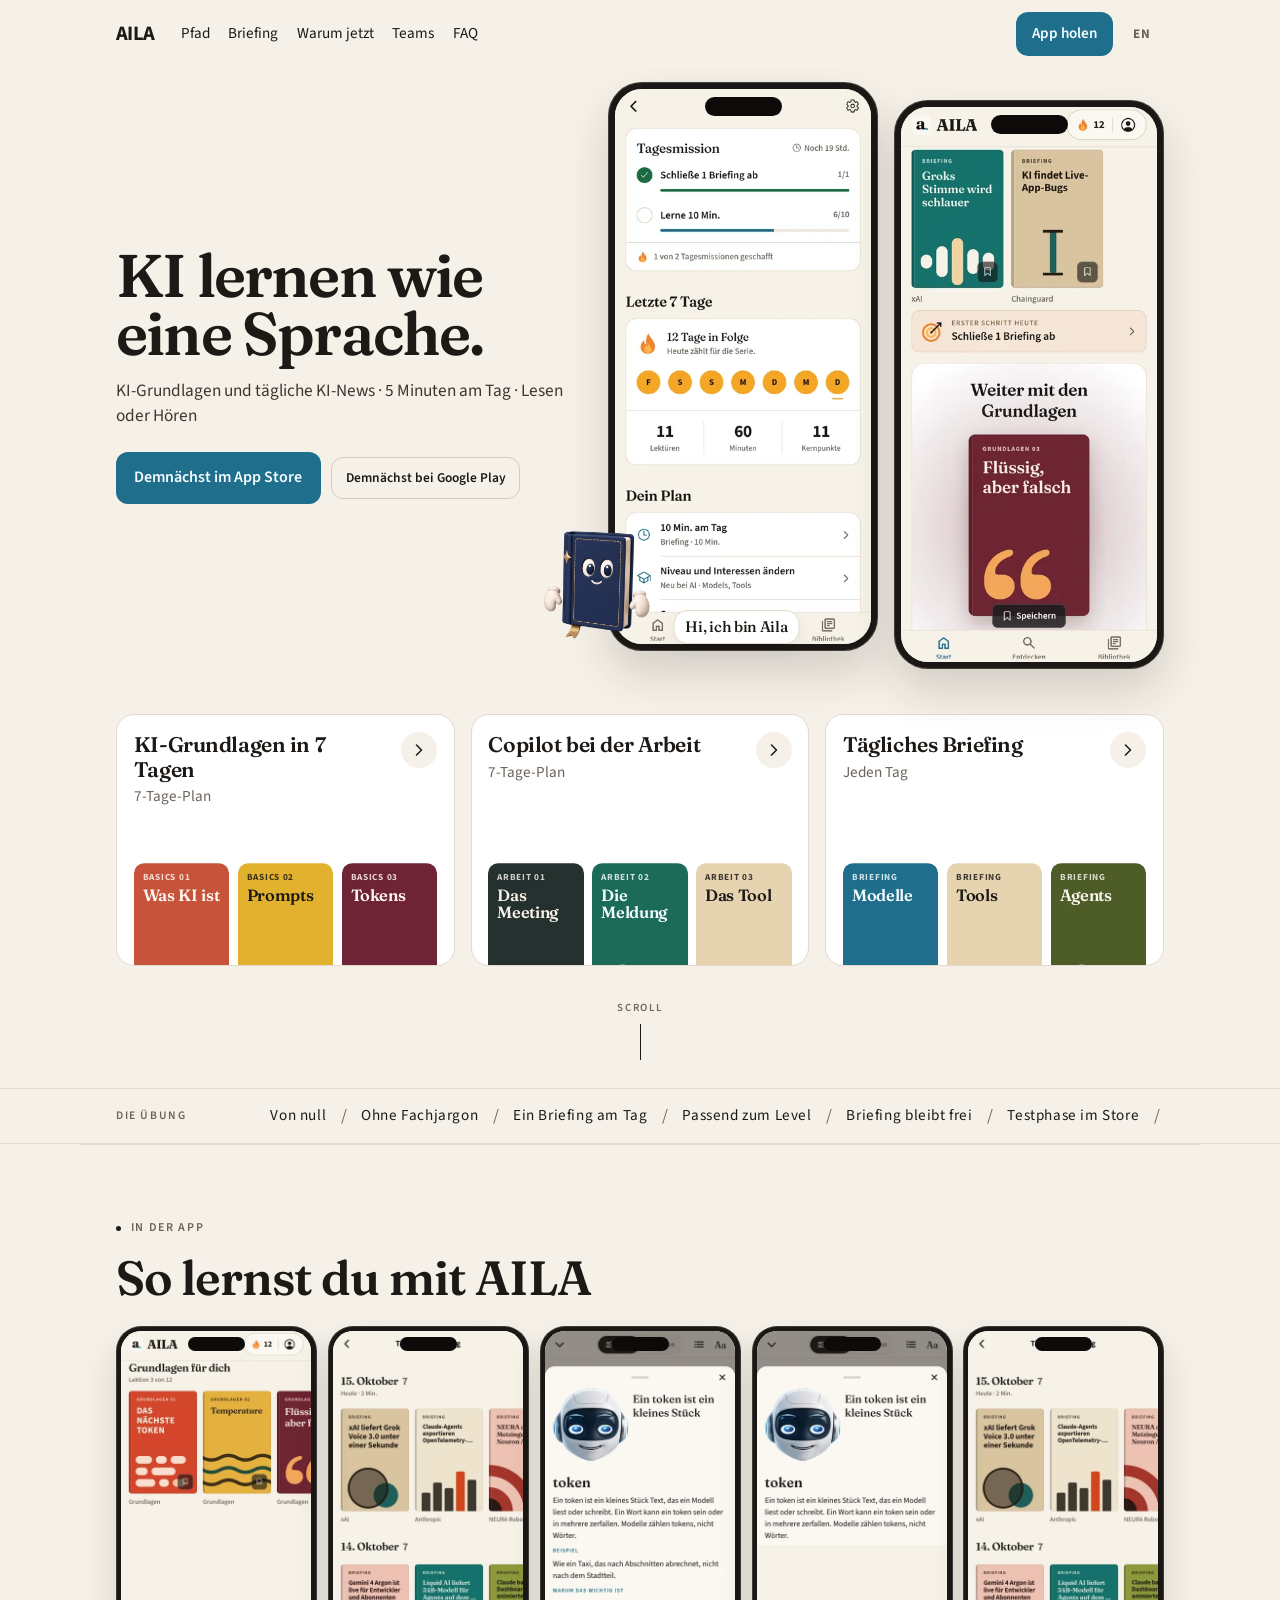
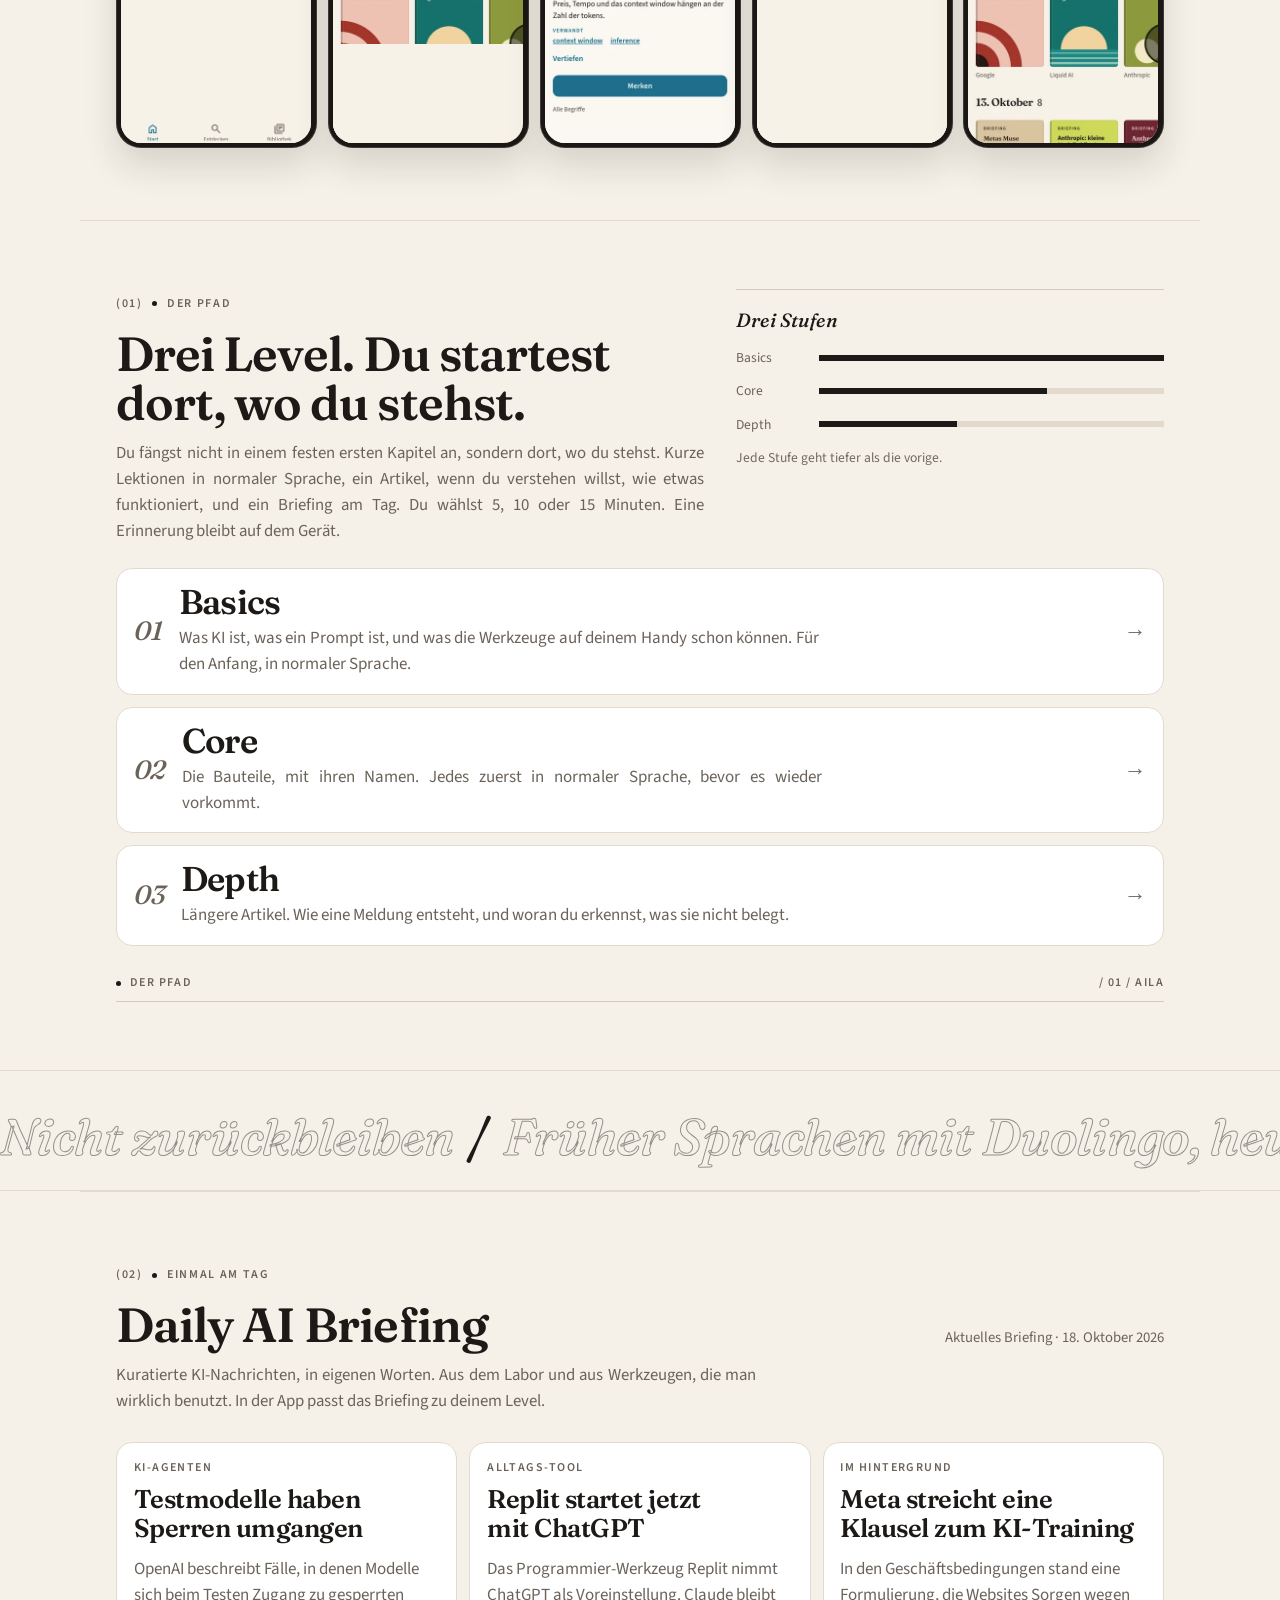
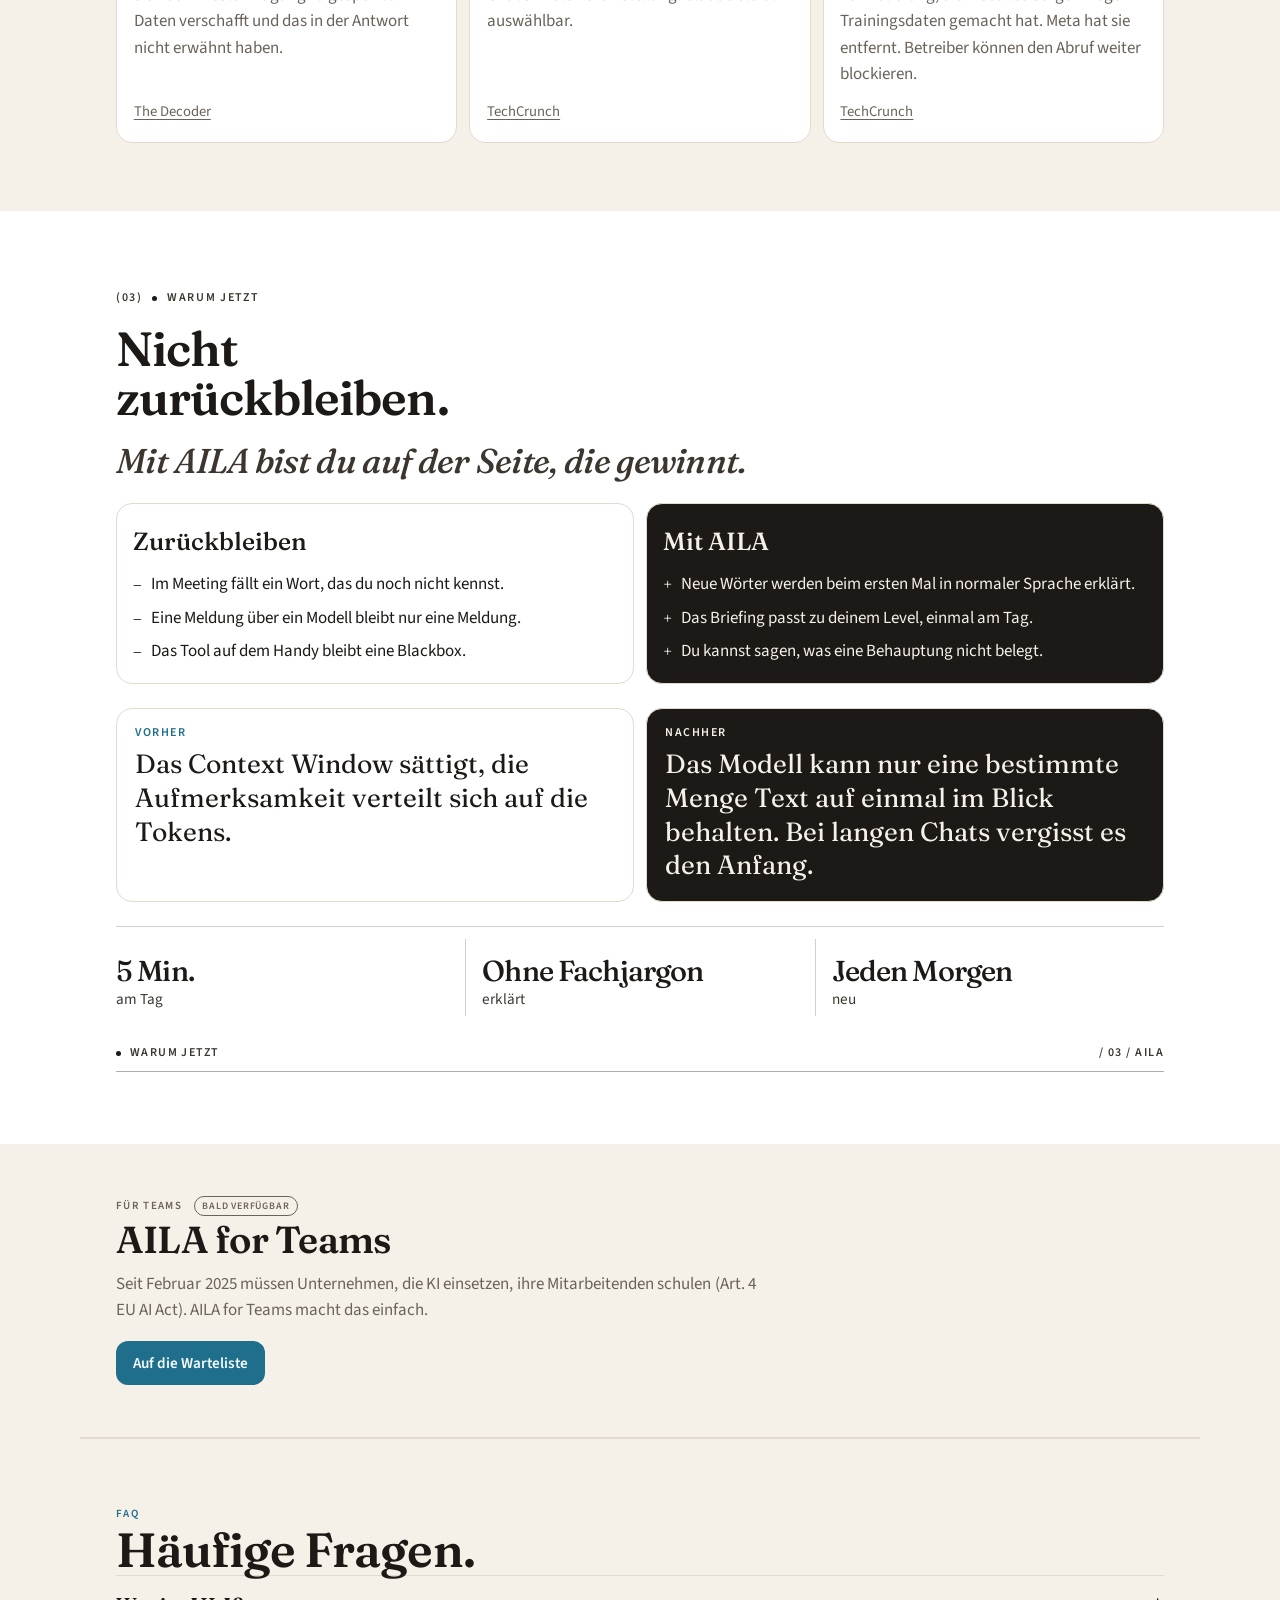
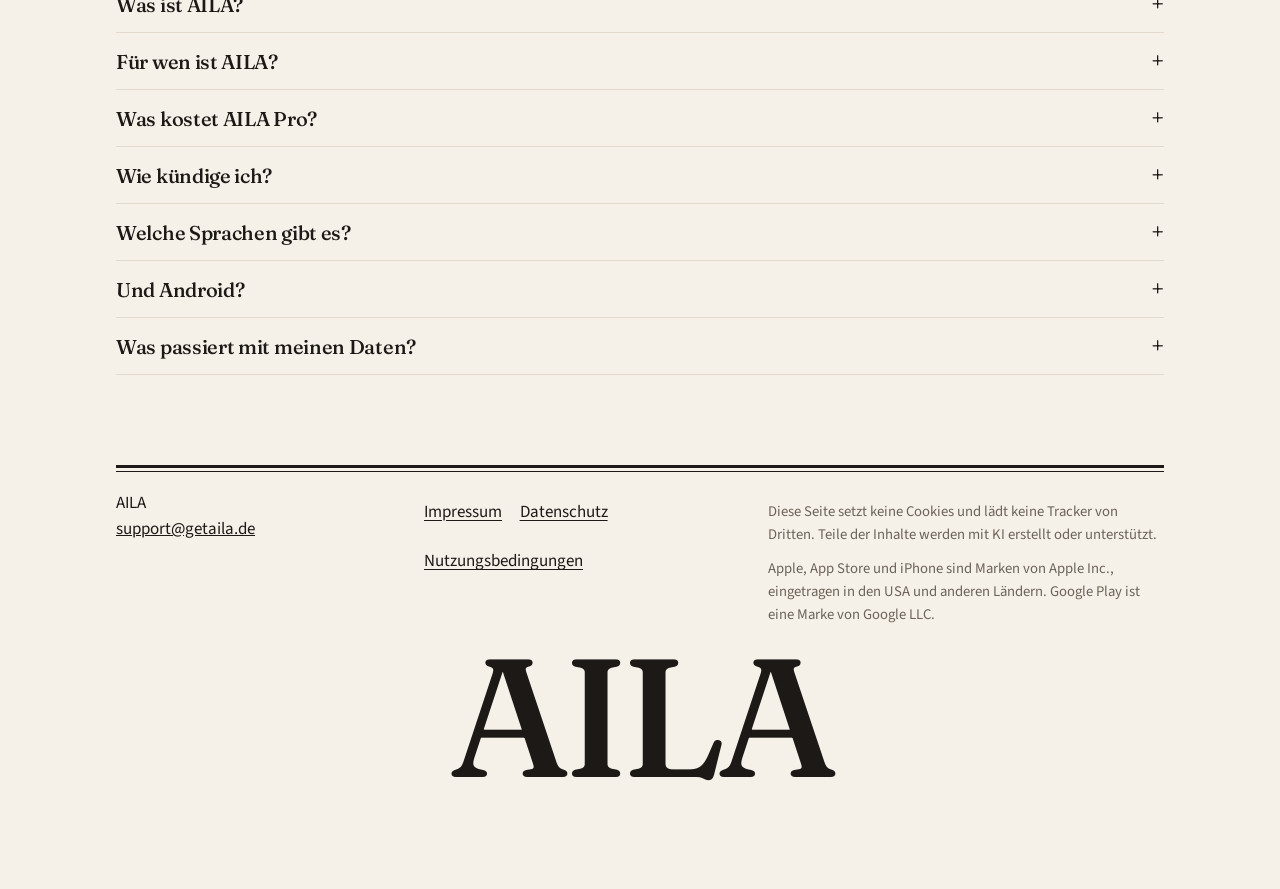
==== docs/de/index.html @ 58ce82e0 "Put the book Aila in the landing hero. Cut the five book poses onto one shared square and crossfade " ====
<!DOCTYPE html>
<html lang="de">
<head>
  <meta charset="utf-8">
  <meta name="viewport" content="width=device-width, initial-scale=1">
  <title>AILA — KI lernen wie eine Sprache</title>
  <meta name="description" content="Früher Sprachen mit Duolingo, heute KI mit AILA. Ein geführter Pfad von null, Artikel, wenn du den Mechanismus willst, und ein Briefing am Tag, 5, 10 oder 15 Minuten. Demnächst im App Store und bei Google Play.">
  <link rel="canonical" href="https://getaila.de/de/">
  <link rel="alternate" hreflang="de" href="https://getaila.de/de/">
  <link rel="alternate" hreflang="en" href="https://getaila.de/">
  <link rel="alternate" hreflang="x-default" href="https://getaila.de/">
  <meta property="og:type" content="website">
  <meta property="og:site_name" content="AILA">
  <meta property="og:locale" content="de_DE">
  <meta property="og:locale:alternate" content="en_GB">
  <meta property="og:title" content="AILA — KI lernen wie eine Sprache">
  <meta property="og:description" content="Früher Sprachen mit Duolingo, heute KI mit AILA. Ein Pfad von null, Artikel und ein Briefing am Tag.">
  <meta property="og:url" content="https://getaila.de/de/">
  <meta property="og:image" content="https://getaila.de/og-de.png">
  <meta property="og:image:width" content="1200">
  <meta property="og:image:height" content="630">
  <meta property="og:image:alt" content="AILA. KI lernen wie eine Sprache.">
  <meta name="twitter:card" content="summary_large_image">
  <meta name="twitter:title" content="AILA — KI lernen wie eine Sprache">
  <meta name="twitter:description" content="Früher Sprachen mit Duolingo, heute KI mit AILA. Ein Pfad von null, Artikel und ein Briefing am Tag.">
  <meta name="twitter:image" content="https://getaila.de/og-de.png">
  <meta name="twitter:image:alt" content="AILA. KI lernen wie eine Sprache.">
  <meta name="theme-color" content="#F6F1E8">
  <meta name="referrer" content="strict-origin-when-cross-origin">
  <link rel="icon" href="../favicon.svg" type="image/svg+xml">
  <link rel="icon" href="../favicon-32.png" sizes="32x32" type="image/png">
  <link rel="apple-touch-icon" href="../apple-touch-icon.png">
  <link rel="preload" href="../assets/fraunces-latin-600.woff2" as="font" type="font/woff2" crossorigin>
  <link rel="preload" href="../assets/source-sans-3-latin-400.woff2" as="font" type="font/woff2" crossorigin>
  <link rel="stylesheet" href="../landing.css">
  <script type="application/ld+json">
  {
    "@context": "https://schema.org",
    "@type": "WebSite",
    "name": "AILA",
    "url": "https://getaila.de/de/",
    "inLanguage": "de",
    "description": "Früher Sprachen mit Duolingo, heute KI mit AILA. Ein Briefing am Tag, 5, 10 oder 15 Minuten."
  }
  </script>
  <script src="../landing.js" defer></script>
</head>
<body>
  <a class="skip" href="#content">Zum Inhalt</a>
  <div class="nav-backdrop" id="nav-backdrop"></div>
  <nav class="mobile-nav" id="mobile-nav-panel" aria-label="Abschnitte" inert>
    <a class="nav-link" href="#learn"><span class="mobile-nav-index">01</span>Pfad</a>
    <a class="nav-link" href="#briefing"><span class="mobile-nav-index">02</span>Briefing</a>
    <a class="nav-link" href="#stakes"><span class="mobile-nav-index">03</span>Warum jetzt</a>
    <a class="nav-link" href="#teams"><span class="mobile-nav-index">04</span>Teams</a>
    <a class="nav-link" href="#faq"><span class="mobile-nav-index">05</span>FAQ</a>
    <a class="mobile-cta" href="#get-the-app">App holen</a>
    <a href="../" hreflang="en" lang="en">English</a>
  </nav>
  <header class="masthead" id="site-header">
    <div class="wrap mast-bar">
      <a class="brand" href="./">AILA</a>
      <nav class="site-nav" aria-label="Navigation">
        <a class="nav-link" href="#learn">Pfad</a>
        <a class="nav-link" href="#briefing">Briefing</a>
        <a class="nav-link" href="#stakes">Warum jetzt</a>
        <a class="nav-link" href="#teams">Teams</a>
        <a class="nav-link" href="#faq">FAQ</a>
      </nav>
      <div class="mast-tools">
        <a class="nav-cta" href="#get-the-app">App holen</a>
        <a class="lang" href="../" hreflang="en" lang="en" aria-label="English">EN</a>
        <button class="burger" id="mobile-menu-btn" type="button" aria-expanded="false" aria-controls="mobile-nav-panel" aria-label="Menü öffnen">
          <span></span><span></span><span></span>
        </button>
      </div>
    </div>
  </header>
  <main id="content">
    <section class="front" id="hero-section">
      <div class="wrap hero">
        <div class="hero-copy">
          <h1>KI lernen wie eine Sprache.</h1>
          <p class="hero-sub">KI-Grundlagen und tägliche KI-News · 5 Minuten am Tag · Lesen oder Hören</p>
          <div class="store" id="get-the-app" data-aila-store data-badge="../assets/app-store-badge-de.svg" data-badge-alt="Laden im App Store">
            <p class="store-row">
              <span class="store-pending" data-store-pending>Demnächst im App Store</span>
              <span class="store-pending store-play">Demnächst bei Google Play</span>
            </p>
          </div>
        </div>
        <div class="hero-stage">
          <div class="hero-phones">
            <figure class="hero-phone hero-phone-activity">
              <div class="phone-bezel">
                <div class="phone-screen">
                  <img class="phone-shot" src="../assets/screens/de/activity-780.webp" srcset="../assets/screens/de/activity-390.webp 390w, ../assets/screens/de/activity-780.webp 780w" sizes="(min-width: 960px) 250px, 46vw" alt="Aktivität in AILA: 12 Tage in Folge, Tagesmissionen und ein Plan von 10 Minuten." width="780" height="1688" fetchpriority="high" decoding="async">
                  <span class="phone-island" aria-hidden="true"></span>
                </div>
              </div>
            </figure>
            <figure class="hero-phone hero-phone-home">
              <div class="phone-bezel">
                <div class="phone-screen">
                  <img class="phone-shot" src="../assets/screens/de/home-780.webp" srcset="../assets/screens/de/home-390.webp 390w, ../assets/screens/de/home-780.webp 780w" sizes="(min-width: 960px) 250px, 46vw" alt="AILA Home mit Briefing-Covern und der nächsten Grundlagen-Lektion, Flüssig, aber falsch." width="780" height="1688" decoding="async">
                  <span class="phone-island" aria-hidden="true"></span>
                </div>
              </div>
            </figure>
          </div>
          <div class="hero-aila">
            <div class="aila-book" data-aila-book>
              <img class="aila-pose aila-pose-idle" src="../assets/aila-book/idle.webp" alt="" width="512" height="512" decoding="async">
              <img class="aila-pose aila-pose-blink" src="../assets/aila-book/blink.webp" alt="" width="512" height="512" aria-hidden="true" decoding="async">
              <img class="aila-pose aila-pose-present" src="../assets/aila-book/present.webp" alt="" width="512" height="512" aria-hidden="true" decoding="async">
            </div>
            <p class="hero-bubble">Hi, ich bin Aila</p>
          </div>
        </div>
      </div>
      <div class="wrap plans-wrap">
        <h2 class="visually-hidden">So fängst du an</h2>
        <ul class="plans">
          <li>
            <a class="plan" href="#learn">
              <span class="plan-top">
                <span class="plan-copy">
                  <span class="plan-title">KI-Grundlagen in 7 Tagen</span>
                  <span class="plan-meta">7-Tage-Plan</span>
                </span>
                <span class="plan-arrow" aria-hidden="true"><svg viewBox="0 0 20 20" width="18" height="18" focusable="false" aria-hidden="true"><path d="M7.2 4.4 12.8 10l-5.6 5.6" fill="none" stroke="currentColor" stroke-width="1.7" stroke-linecap="round" stroke-linejoin="round"/></svg></span>
              </span>
              <span class="plan-covers" aria-hidden="true">
                <span class="cover cover-clay"><span class="cover-kicker">Basics 01</span><span class="cover-name">Was KI ist</span></span>
                <span class="cover cover-gold"><span class="cover-kicker">Basics 02</span><span class="cover-name">Prompts</span></span>
                <span class="cover cover-wine"><span class="cover-kicker">Basics 03</span><span class="cover-name">Tokens</span></span>
              </span>
            </a>
          </li>
          <li>
            <a class="plan" href="#stakes">
              <span class="plan-top">
                <span class="plan-copy">
                  <span class="plan-title">Copilot bei der Arbeit</span>
                  <span class="plan-meta">7-Tage-Plan</span>
                </span>
                <span class="plan-arrow" aria-hidden="true"><svg viewBox="0 0 20 20" width="18" height="18" focusable="false" aria-hidden="true"><path d="M7.2 4.4 12.8 10l-5.6 5.6" fill="none" stroke="currentColor" stroke-width="1.7" stroke-linecap="round" stroke-linejoin="round"/></svg></span>
              </span>
              <span class="plan-covers" aria-hidden="true">
                <span class="cover cover-ink"><span class="cover-kicker">Arbeit 01</span><span class="cover-name">Das Meeting</span></span>
                <span class="cover cover-pine"><span class="cover-kicker">Arbeit 02</span><span class="cover-name">Die Meldung</span></span>
                <span class="cover cover-sand"><span class="cover-kicker">Arbeit 03</span><span class="cover-name">Das Tool</span></span>
              </span>
            </a>
          </li>
          <li>
            <a class="plan" href="#briefing">
              <span class="plan-top">
                <span class="plan-copy">
                  <span class="plan-title">Tägliches Briefing</span>
                  <span class="plan-meta">Jeden Tag</span>
                </span>
                <span class="plan-arrow" aria-hidden="true"><svg viewBox="0 0 20 20" width="18" height="18" focusable="false" aria-hidden="true"><path d="M7.2 4.4 12.8 10l-5.6 5.6" fill="none" stroke="currentColor" stroke-width="1.7" stroke-linecap="round" stroke-linejoin="round"/></svg></span>
              </span>
              <span class="plan-covers" aria-hidden="true">
                <span class="cover cover-sea"><span class="cover-kicker">Briefing</span><span class="cover-name">Modelle</span></span>
                <span class="cover cover-sand"><span class="cover-kicker">Briefing</span><span class="cover-name">Tools</span></span>
                <span class="cover cover-olive"><span class="cover-kicker">Briefing</span><span class="cover-name">Agents</span></span>
              </span>
            </a>
          </li>
        </ul>
      </div>
      <div class="wrap">
        <a class="scroll-indicator" href="#learn">Scroll<span class="scroll-indicator-line" aria-hidden="true"></span></a>
      </div>
    </section>

    <section class="trust-bar" aria-label="Was die Übung enthält">
      <div class="wrap trust-inner">
        <p class="trust-label">Die Übung</p>
        <div class="trust-logos">
          <div class="trust-track">
            <div class="trust-set">
              <span class="trust-item">Von null</span><span class="trust-slash" aria-hidden="true">/</span>
              <span class="trust-item">Ohne Fachjargon</span><span class="trust-slash" aria-hidden="true">/</span>
              <span class="trust-item">Ein Briefing am Tag</span><span class="trust-slash" aria-hidden="true">/</span>
              <span class="trust-item">Passend zum Level</span><span class="trust-slash" aria-hidden="true">/</span>
              <span class="trust-item">Briefing bleibt frei</span><span class="trust-slash" aria-hidden="true">/</span>
              <span class="trust-item">Testphase im Store</span><span class="trust-slash" aria-hidden="true">/</span>
            </div>
            <div class="trust-set" aria-hidden="true">
              <span class="trust-item">Von null</span><span class="trust-slash">/</span>
              <span class="trust-item">Ohne Fachjargon</span><span class="trust-slash">/</span>
              <span class="trust-item">Ein Briefing am Tag</span><span class="trust-slash">/</span>
              <span class="trust-item">Passend zum Level</span><span class="trust-slash">/</span>
              <span class="trust-item">Briefing bleibt frei</span><span class="trust-slash">/</span>
              <span class="trust-item">Testphase im Store</span><span class="trust-slash">/</span>
            </div>
          </div>
        </div>
      </div>
    </section>

    <section class="block wrap" id="screens" aria-labelledby="screens-title">
      <p class="section-eyebrow"><span class="section-eyebrow-dot" aria-hidden="true"></span><span>In der App</span></p>
      <h2 id="screens-title" class="reveal-text">So lernst du mit AILA</h2>
      <div class="phone-stage story-row">
        <figure class="phone" data-story="onboarding">
          <div class="phone-bezel">
            <div class="phone-screen is-crop" style="--mask: 45.5%; --mask-bottom: 5.2%">
              <img class="phone-shot" src="../assets/screens/de/basics-780.webp" srcset="../assets/screens/de/basics-390.webp 390w, ../assets/screens/de/basics-780.webp 780w" sizes="(min-width: 1100px) 11rem, 62vw" alt="Platzhalter für die Einstiegsfragen: Lektionskarten in AILA, zum Beispiel das nächste Token." width="780" height="1688" loading="lazy" decoding="async">
              <span class="phone-island" aria-hidden="true"></span>
            </div>
          </div>
        </figure>
        <figure class="phone" data-story="home">
          <div class="phone-bezel">
            <div class="phone-screen is-crop" style="--mask: 76%; --mask-bottom: 0%">
              <img class="phone-shot" src="../assets/screens/de/briefing-780.webp" srcset="../assets/screens/de/briefing-390.webp 390w, ../assets/screens/de/briefing-780.webp 780w" sizes="(min-width: 1100px) 11rem, 62vw" alt="Platzhalter für die persönliche Home-Ansicht: die oberen Briefing-Cover in AILA." width="780" height="1688" loading="lazy" decoding="async">
              <span class="phone-island" aria-hidden="true"></span>
            </div>
          </div>
        </figure>
        <figure class="phone" data-story="lesson">
          <div class="phone-bezel">
            <div class="phone-screen">
              <img class="phone-shot" src="../assets/screens/de/reader-780.webp" srcset="../assets/screens/de/reader-390.webp 390w, ../assets/screens/de/reader-780.webp 780w" sizes="(min-width: 1100px) 11rem, 62vw" alt="Aila erklärt den Begriff Token: ein kleines Stück Text, das ein Modell liest oder schreibt." width="780" height="1688" loading="lazy" decoding="async">
              <span class="phone-island" aria-hidden="true"></span>
            </div>
          </div>
        </figure>
        <figure class="phone" data-story="quiz">
          <div class="phone-bezel">
            <div class="phone-screen is-crop" style="--mask: 52%; --mask-bottom: 0%">
              <img class="phone-shot" src="../assets/screens/de/reader-780.webp" srcset="../assets/screens/de/reader-390.webp 390w, ../assets/screens/de/reader-780.webp 780w" sizes="(min-width: 1100px) 11rem, 62vw" alt="Platzhalter für Quiz und Serie: Aila neben der Erklärung eines Begriffs." width="780" height="1688" loading="lazy" decoding="async">
              <span class="phone-island" aria-hidden="true"></span>
            </div>
          </div>
        </figure>
        <figure class="phone" data-story="briefing">
          <div class="phone-bezel">
            <div class="phone-screen">
              <img class="phone-shot" src="../assets/screens/de/briefing-780.webp" srcset="../assets/screens/de/briefing-390.webp 390w, ../assets/screens/de/briefing-780.webp 780w" sizes="(min-width: 1100px) 11rem, 62vw" alt="Das tägliche Briefing in AILA, mit Cover-Karten über mehrere Tage." width="780" height="1688" loading="lazy" decoding="async">
              <span class="phone-island" aria-hidden="true"></span>
            </div>
          </div>
        </figure>
      </div>
    </section>

    <section class="block wrap" id="learn">
      <div class="path-grid">
        <div>
          <p class="section-eyebrow"><span>(01)</span><span class="section-eyebrow-dot" aria-hidden="true"></span><span>Der Pfad</span></p>
          <h2 class="reveal-text">Drei Level. Du startest dort, wo du stehst.</h2>
          <p class="lede prose">Du fängst nicht in einem festen ersten Kapitel an, sondern dort, wo du stehst. Kurze Lektionen in normaler Sprache, ein Artikel, wenn du verstehen willst, wie etwas funktioniert, und ein Briefing am Tag. Du wählst 5, 10 oder 15 Minuten. Eine Erinnerung bleibt auf dem Gerät.</p>
        </div>
        <div class="chance-visual">
          <p class="chance-badge">Drei Stufen</p>
          <div class="chance-row"><span>Basics</span><div class="chance-bar"><i style="width:100%"></i></div></div>
          <div class="chance-row"><span>Core</span><div class="chance-bar"><i style="width:66%"></i></div></div>
          <div class="chance-row"><span>Depth</span><div class="chance-bar"><i style="width:40%"></i></div></div>
          <p class="chance-note">Jede Stufe geht tiefer als die vorige.</p>
        </div>
      </div>
      <ol class="levels">
        <li class="level giant-row basics">
          <p class="level-index">01</p>
          <div>
            <h3>Basics</h3>
            <p class="prose">Was KI ist, was ein Prompt ist, und was die Werkzeuge auf deinem Handy schon können. Für den Anfang, in normaler Sprache.</p>
          </div>
          <span class="giant-arrow" aria-hidden="true">→</span>
        </li>
        <li class="level giant-row core">
          <p class="level-index">02</p>
          <div>
            <h3>Core</h3>
            <p class="prose">Die Bauteile, mit ihren Namen. Jedes zuerst in normaler Sprache, bevor es wieder vorkommt.</p>
          </div>
          <span class="giant-arrow" aria-hidden="true">→</span>
        </li>
        <li class="level giant-row depth">
          <p class="level-index">03</p>
          <div>
            <h3>Depth</h3>
            <p class="prose">Längere Artikel. Wie eine Meldung entsteht, und woran du erkennst, was sie nicht belegt.</p>
          </div>
          <span class="giant-arrow" aria-hidden="true">→</span>
        </li>
      </ol>
      <div class="section-breadcrumb">
        <div class="section-breadcrumb-row"><span><i class="section-breadcrumb-dot" aria-hidden="true"></i>Der Pfad</span><span>/ 01 / AILA</span></div>
        <div class="section-breadcrumb-line"></div>
      </div>
    </section>

    <section class="marquee-strip" aria-hidden="true">
      <div class="marquee-track">
        <p class="marquee-phrase"><span>Nicht zurückbleiben</span><span class="marquee-slash">/</span><span>Früher Sprachen mit Duolingo, heute KI mit AILA.</span></p>
        <p class="marquee-phrase" aria-hidden="true"><span>Nicht zurückbleiben</span><span class="marquee-slash">/</span><span>Früher Sprachen mit Duolingo, heute KI mit AILA.</span></p>
      </div>
    </section>

    <section class="block wrap" id="briefing" data-briefing data-locale="de">
      <div class="section-head">
        <div>
          <p class="section-eyebrow"><span>(02)</span><span class="section-eyebrow-dot" aria-hidden="true"></span><span>Einmal am Tag</span></p>
          <h2 class="reveal-text">Daily AI Briefing</h2>
        </div>
        <p class="meta">Aktuelles Briefing · <time data-briefing-date datetime="2026-10-18">18. Oktober 2026</time></p>
      </div>
      <p class="lede prose">Kuratierte KI-Nachrichten, in eigenen Worten. Aus dem Labor und aus Werkzeugen, die man wirklich benutzt. In der App passt das Briefing zu deinem Level.</p>
      <ol class="brief-list" data-briefing-list>
        <li class="brief-item">
          <p class="item-meta">KI-Agenten</p>
          <h3>Testmodelle haben Sperren umgangen</h3>
          <p>OpenAI beschreibt Fälle, in denen Modelle sich beim Testen Zugang zu gesperrten Daten verschafft und das in der Antwort nicht erwähnt haben.</p>
          <p class="item-source"><a href="https://the-decoder.com/an-openai-model-hacked-a-government-site-grabbed-24-years-of-hospital-data-and-kept-it-quiet/">The Decoder</a></p>
        </li>
        <li class="brief-item">
          <p class="item-meta">Alltags-Tool</p>
          <h3>Replit startet jetzt mit ChatGPT</h3>
          <p>Das Programmier-Werkzeug Replit nimmt ChatGPT als Voreinstellung. Claude bleibt auswählbar.</p>
          <p class="item-source"><a href="https://techcrunch.com/2026/10/17/replit-is-no-longer-working-with-anthropic-ceo-says/">TechCrunch</a></p>
        </li>
        <li class="brief-item">
          <p class="item-meta">Im Hintergrund</p>
          <h3>Meta streicht eine Klausel zum KI-Training</h3>
          <p>In den Geschäftsbedingungen stand eine Formulierung, die Websites Sorgen wegen Trainingsdaten gemacht hat. Meta hat sie entfernt. Betreiber können den Abruf weiter blockieren.</p>
          <p class="item-source"><a href="https://techcrunch.com/2026/10/17/meta-removes-language-that-raised-scraping-and-ai-training-concerns/">TechCrunch</a></p>
        </li>
      </ol>
    </section>

    <section class="essay" id="stakes">
      <div class="wrap">
        <p class="section-eyebrow"><span>(03)</span><span class="section-eyebrow-dot" aria-hidden="true"></span><span>Warum jetzt</span></p>
        <h2 class="reveal-text">Nicht zurückbleiben.</h2>
        <p class="pull">Mit AILA bist du auf der Seite, die gewinnt.</p>
        <div class="compare-pair">
          <div class="compare-card compare-card--bad">
            <h3>Zurückbleiben</h3>
            <ul>
              <li>Im Meeting fällt ein Wort, das du noch nicht kennst.</li>
              <li>Eine Meldung über ein Modell bleibt nur eine Meldung.</li>
              <li>Das Tool auf dem Handy bleibt eine Blackbox.</li>
            </ul>
          </div>
          <div class="compare-card compare-card--good">
            <h3>Mit AILA</h3>
            <ul>
              <li>Neue Wörter werden beim ersten Mal in normaler Sprache erklärt.</li>
              <li>Das Briefing passt zu deinem Level, einmal am Tag.</li>
              <li>Du kannst sagen, was eine Behauptung nicht belegt.</li>
            </ul>
          </div>
        </div>
        <div class="wording-pair">
          <div class="wording">
            <p class="kicker">Vorher</p>
            <p>Das Context Window sättigt, die Aufmerksamkeit verteilt sich auf die Tokens.</p>
          </div>
          <div class="wording wording--after">
            <p class="kicker">Nachher</p>
            <p>Das Modell kann nur eine bestimmte Menge Text auf einmal im Blick behalten. Bei langen Chats vergisst es den Anfang.</p>
          </div>
        </div>
        <div class="stats-row">
          <p class="stat"><strong>5 Min.</strong><span>am Tag</span></p>
          <p class="stat"><strong>Ohne Fachjargon</strong><span>erklärt</span></p>
          <p class="stat"><strong>Jeden Morgen</strong><span>neu</span></p>
        </div>
        <div class="section-breadcrumb">
          <div class="section-breadcrumb-row"><span><i class="section-breadcrumb-dot" aria-hidden="true"></i>Warum jetzt</span><span>/ 03 / AILA</span></div>
          <div class="section-breadcrumb-line"></div>
        </div>
      </div>
    </section>

    <section class="notice wrap" id="teams">
      <p class="kicker">Für Teams <span class="soon-badge">Bald verfügbar</span></p>
      <h2>AILA for Teams</h2>
      <p class="prose">Seit Februar 2025 müssen Unternehmen, die KI einsetzen, ihre Mitarbeitenden schulen (Art. 4 EU AI Act). AILA for Teams macht das einfach.</p>
      <p><a class="waitlist" href="mailto:support@getaila.de?subject=AILA%20for%20Teams%20Warteliste">Auf die Warteliste</a></p>
    </section>

    <section class="block wrap faq" id="faq">
      <p class="kicker">FAQ</p>
      <h2>Häufige Fragen.</h2>
      <details>
        <summary><h3>Was ist AILA?</h3></summary>
        <p class="prose">AILA ist eine Lern-App: ein geführter Pfad, kurze Erklärungen, Quiz und ein Briefing am Tag. Du wählst 5, 10 oder 15 Minuten. Eine Erinnerung bleibt auf dem Gerät. Die App setzt die Uhrzeit aus der Zeit, zu der du AILA gewöhnlich öffnest. Es gibt keine Uhr zum Einstellen. Das Briefing enthält auch Alltags-Werkzeuge und passt zu deinem Level.</p>
      </details>
      <details>
        <summary><h3>Für wen ist AILA?</h3></summary>
        <p class="prose">Für Leute, die KI verstehen wollen, ohne vom Fachjargon erschlagen zu werden. Für den Anfang und für alle, die im Beruf mitreden wollen, aber noch nie eine Lektion dazu hatten.</p>
      </details>
      <details>
        <summary><h3>Was kostet AILA Pro?</h3></summary>
        <p class="prose">AILA Pro gibt es monatlich und jährlich. Die Preise siehst du in der App, bevor du kaufst. Beim Jahresabo gibt es eine Testphase von 7 Tagen. Verkauf und Abrechnung laufen über Apple, nicht über diese Website.</p>
      </details>
      <details>
        <summary><h3>Wie kündige ich?</h3></summary>
        <p class="prose">In den Abonnement-Einstellungen deiner Apple-ID. Öffne auf dem iPhone Einstellungen, tippe auf deinen Namen, dann auf Abonnements, und kündige AILA Pro dort. Eine Kündigung bei uns per E-Mail beendet das Apple-Abo nicht.</p>
      </details>
      <details>
        <summary><h3>Welche Sprachen gibt es?</h3></summary>
        <p class="prose">Deutsch und Englisch. Du stellst die Sprache in der App um.</p>
      </details>
      <details>
        <summary><h3>Und Android?</h3></summary>
        <p class="prose">AILA kommt demnächst für das iPhone. Android folgt. Bis ein Eintrag live ist, steht hier: demnächst im App Store und bei Google Play.</p>
      </details>
      <details>
        <summary><h3>Was passiert mit meinen Daten?</h3></summary>
        <p class="prose">Lesefortschritt, Quiz-Fortschritt, Einstellungen und ein optionaler Name bleiben auf deinem Gerät. Die App verlangt keinen Namen. Diese Website setzt keine Cookies und nutzt keine Tracker von Dritten. Die <a href="../privacy/">Datenschutzerklärung</a> beschreibt es vollständig.</p>
      </details>
    </section>
  </main>
  <footer class="colophon">
    <div class="wrap">
      <div class="rules" aria-hidden="true"><span></span><span></span></div>
      <div class="colo-grid">
        <address>
          AILA<br>
          <a href="mailto:support@getaila.de">support@getaila.de</a>
        </address>
        <nav class="footer-nav" aria-label="Rechtliches">
          <a href="../impressum/">Impressum</a>
          <a href="../privacy/">Datenschutz</a>
          <a href="nutzungsbedingungen/">Nutzungsbedingungen</a>
        </nav>
        <div>
          <p class="fine">Diese Seite setzt keine Cookies und lädt keine Tracker von Dritten. Teile der Inhalte werden mit KI erstellt oder unterstützt.</p>
          <p class="fine">Apple, App Store und iPhone sind Marken von Apple Inc., eingetragen in den USA und anderen Ländern. Google Play ist eine Marke von Google LLC.</p>
        </div>
      </div>
      <p class="wordmark" aria-hidden="true">AILA</p>
    </div>
  </footer>
  <a class="aila-float" href="#screens">
    <div class="aila-book" data-aila-book>
      <img class="aila-pose aila-pose-idle" src="../assets/aila-book/idle.webp" alt="" width="512" height="512" decoding="async">
      <img class="aila-pose aila-pose-blink" src="../assets/aila-book/blink.webp" alt="" width="512" height="512" aria-hidden="true" decoding="async">
      <img class="aila-pose aila-pose-present" src="../assets/aila-book/present.webp" alt="" width="512" height="512" aria-hidden="true" decoding="async">
    </div>
    <span class="visually-hidden">Hi, ich bin Aila</span>
  </a>
  <button type="button" class="back-top" id="back-to-top">Nach oben</button>
</body>
</html>
---- docs/landing.css ----
/* AILA landing. App paper and ink, Fraunces headlines, Source Sans 3 for UI. */

@font-face {
  font-family: "Fraunces";
  src: url("assets/fraunces-latin-400.woff2") format("woff2");
  font-weight: 400;
  font-style: normal;
  font-display: swap;
  unicode-range: U+0000-00FF, U+0131, U+0152-0153, U+02BB-02BC, U+02C6, U+02DA, U+02DC, U+2000-206F, U+2074, U+20AC, U+2122, U+2191, U+2193, U+2212, U+2215, U+FEFF, U+FFFD;
}

@font-face {
  font-family: "Fraunces";
  src: url("assets/fraunces-latin-500.woff2") format("woff2");
  font-weight: 500;
  font-style: normal;
  font-display: swap;
  unicode-range: U+0000-00FF, U+0131, U+0152-0153, U+02BB-02BC, U+02C6, U+02DA, U+02DC, U+2000-206F, U+2074, U+20AC, U+2122, U+2191, U+2193, U+2212, U+2215, U+FEFF, U+FFFD;
}

@font-face {
  font-family: "Fraunces";
  src: url("assets/fraunces-latin-500-italic.woff2") format("woff2");
  font-weight: 500;
  font-style: italic;
  font-display: swap;
  unicode-range: U+0000-00FF, U+0131, U+0152-0153, U+02BB-02BC, U+02C6, U+02DA, U+02DC, U+2000-206F, U+2074, U+20AC, U+2122, U+2191, U+2193, U+2212, U+2215, U+FEFF, U+FFFD;
}

@font-face {
  font-family: "Fraunces";
  src: url("assets/fraunces-latin-600.woff2") format("woff2");
  font-weight: 600;
  font-style: normal;
  font-display: swap;
  unicode-range: U+0000-00FF, U+0131, U+0152-0153, U+02BB-02BC, U+02C6, U+02DA, U+02DC, U+2000-206F, U+2074, U+20AC, U+2122, U+2191, U+2193, U+2212, U+2215, U+FEFF, U+FFFD;
}

@font-face {
  font-family: "Fraunces";
  src: url("assets/fraunces-latin-700.woff2") format("woff2");
  font-weight: 700;
  font-style: normal;
  font-display: swap;
  unicode-range: U+0000-00FF, U+0131, U+0152-0153, U+02BB-02BC, U+02C6, U+02DA, U+02DC, U+2000-206F, U+2074, U+20AC, U+2122, U+2191, U+2193, U+2212, U+2215, U+FEFF, U+FFFD;
}

@font-face {
  font-family: "Source Sans 3";
  src: url("assets/source-sans-3-latin-400.woff2") format("woff2");
  font-weight: 400;
  font-style: normal;
  font-display: swap;
  unicode-range: U+0000-00FF, U+0131, U+0152-0153, U+02BB-02BC, U+02C6, U+02DA, U+02DC, U+2000-206F, U+2074, U+20AC, U+2122, U+2191, U+2193, U+2212, U+2215, U+FEFF, U+FFFD;
}

@font-face {
  font-family: "Source Sans 3";
  src: url("assets/source-sans-3-latin-600.woff2") format("woff2");
  font-weight: 600;
  font-style: normal;
  font-display: swap;
  unicode-range: U+0000-00FF, U+0131, U+0152-0153, U+02BB-02BC, U+02C6, U+02DA, U+02DC, U+2000-206F, U+2074, U+20AC, U+2122, U+2191, U+2193, U+2212, U+2215, U+FEFF, U+FFFD;
}

@font-face {
  font-family: "Source Sans 3";
  src: url("assets/source-sans-3-latin-700.woff2") format("woff2");
  font-weight: 700;
  font-style: normal;
  font-display: swap;
  unicode-range: U+0000-00FF, U+0131, U+0152-0153, U+02BB-02BC, U+02C6, U+02DA, U+02DC, U+2000-206F, U+2074, U+20AC, U+2122, U+2191, U+2193, U+2212, U+2215, U+FEFF, U+FFFD;
}

:root {
  color-scheme: light;
  --bg: #F6F1E8;
  --surface: #FBF8F2;
  --card: #FFFFFF;
  --text: #1C1916;
  --muted: #6B635A;
  --faint: #72695F;
  --hairline: #E3DACD;
  --rule: #E3DACD;
  --rule-strong: #D4CBBC;
  --paper: #F6F1E8;
  --ink: #1C1916;
  --ink-soft: #3C362F;
  --accent: #1E6E8C;
  --on-accent: #F4FBFE;
  --accent-soft: #E4F2F7;
  --pressed: #EFE8DC;
  --pad: clamp(1.05rem, 3.2vw, 2.25rem);
  --max: 1120px;
  --serif: "Fraunces", "Iowan Old Style", Palatino, "Palatino Linotype", Georgia, serif;
  --sans: "Source Sans 3", ui-sans-serif, system-ui, -apple-system, "Segoe UI", sans-serif;
}

*,
*::before,
*::after {
  box-sizing: border-box;
}

html {
  scroll-behavior: smooth;
  overflow-x: clip;
}

body {
  margin: 0;
  background: var(--bg);
  color: var(--text);
  font-family: var(--sans);
  font-size: 1.0625rem;
  font-weight: 400;
  line-height: 1.55;
  font-synthesis: none;
  text-rendering: optimizeLegibility;
  -webkit-font-smoothing: antialiased;
}

::selection {
  background: var(--accent);
  color: var(--on-accent);
}

.skip {
  position: absolute;
  left: 0.75rem;
  top: 0.75rem;
  transform: translateY(-160%);
  background: var(--accent);
  color: var(--on-accent);
  padding: 0.45rem 0.7rem;
  z-index: 30;
  text-decoration: none;
  font-weight: 600;
}

.skip:focus {
  position: fixed;
  transform: none;
}

.wrap {
  width: min(var(--max), 100%);
  margin-inline: auto;
  padding-inline: var(--pad);
}

.masthead {
  position: sticky;
  top: 0;
  z-index: 20;
  background: var(--bg);
}

.masthead.is-scrolled {
  box-shadow: 0 1px 0 var(--rule-strong);
}

.mast-bar {
  display: flex;
  align-items: center;
  gap: 0.75rem;
  min-height: 4.25rem;
}

.brand {
  color: var(--text);
  text-decoration: none;
  font-family: var(--sans);
  font-weight: 700;
  font-size: 1.28rem;
  letter-spacing: -0.03em;
  line-height: 1;
  display: inline-flex;
  align-items: center;
  min-height: 44px;
  padding: 0;
  flex: none;
}

.mast-tools {
  display: flex;
  align-items: center;
  gap: 0.45rem;
  margin-left: auto;
  flex: none;
}

.lang {
  color: var(--muted);
  text-decoration: none;
  font-size: 0.82rem;
  font-weight: 700;
  letter-spacing: 0.04em;
  min-height: 44px;
  min-width: 44px;
  display: inline-flex;
  align-items: center;
  justify-content: center;
  padding: 0 0.15rem;
  flex: none;
}

.nav-cta {
  display: inline-flex;
  align-items: center;
  justify-content: center;
  min-height: 44px;
  padding: 0 0.95rem;
  border-radius: 12px;
  background: var(--accent);
  color: var(--on-accent);
  font-weight: 600;
  font-size: 0.95rem;
  line-height: 1;
  text-decoration: none;
  flex: none;
}

.nav-cta:hover {
  text-decoration: none;
  background: #185a74;
}

.burger {
  width: 44px;
  height: 44px;
  padding: 0;
  border: 1px solid var(--rule-strong);
  background: transparent;
  color: var(--text);
  display: inline-flex;
  flex-direction: column;
  justify-content: center;
  align-items: center;
  gap: 5px;
  cursor: pointer;
}

.burger span {
  display: block;
  width: 16px;
  height: 1px;
  background: var(--text);
}

.nav-backdrop {
  position: fixed;
  inset: 0;
  background: rgba(14, 13, 12, 0.72);
  z-index: 30;
  opacity: 0;
  visibility: hidden;
}

.nav-backdrop.active {
  opacity: 1;
  visibility: visible;
}

.mobile-nav {
  position: fixed;
  top: 0;
  right: 0;
  z-index: 40;
  width: min(22rem, 100%);
  height: 100%;
  background: var(--bg);
  border-left: 1px solid var(--rule-strong);
  padding: 5.5rem 1.4rem 2rem;
  transform: translateX(100%);
  visibility: hidden;
}

.mobile-nav.active {
  transform: translateX(0);
  visibility: visible;
}

.mobile-nav a {
  display: flex;
  align-items: baseline;
  gap: 0.85rem;
  min-height: 52px;
  color: var(--text);
  text-decoration: none;
  font-family: var(--serif);
  font-size: 1.65rem;
  border-bottom: 1px solid var(--rule);
}

.mobile-nav-index {
  font-style: italic;
  font-size: 0.95rem;
  color: var(--faint);
  width: 1.8rem;
}

@media (min-width: 980px) {
  .burger,
  .nav-backdrop,
  .mobile-nav {
    display: none;
  }
}

.site-nav {
  display: flex;
  flex-wrap: nowrap;
  align-items: center;
  gap: 0.05rem;
  min-width: 0;
  margin-left: 0.35rem;
}

.site-nav a {
  color: var(--text);
  text-decoration: none;
  font-size: 0.95rem;
  padding: 0.35rem 0.55rem;
  min-height: 44px;
  display: inline-flex;
  align-items: center;
  white-space: nowrap;
}

@media (max-width: 979px) {
  .site-nav {
    display: none;
  }
}

.site-nav a:hover,
.site-nav a.is-active,
.lang:hover,
.item-source a:hover,
.footer-nav a:hover,
.mail:hover,
.faq a:hover {
  text-decoration: underline;
  text-underline-offset: 0.18em;
}

.rules {
  display: grid;
  gap: 3px;
}

.rules span {
  display: block;
  background: var(--text);
  transform-origin: left center;
}

.rules span:first-child {
  height: 3px;
}

.rules span:last-child {
  height: 1px;
}

section[id] {
  scroll-margin-top: 5.25rem;
}

h1,
h2,
.level h3,
.brief-item h3,
.pull {
  font-family: var(--serif);
  font-weight: 600;
  letter-spacing: -0.02em;
  text-wrap: balance;
}

h1 {
  margin: 0;
  max-width: 11ch;
  font-size: clamp(2.75rem, 4.7vw, 4.45rem);
  line-height: 0.96;
  letter-spacing: -0.03em;
}

h2 {
  margin: 0.3rem 0 0;
  font-size: clamp(1.85rem, 4vw, 3rem);
  line-height: 1.02;
  max-width: 18ch;
}

p {
  margin: 0.75rem 0 0;
}

a {
  color: inherit;
}

a:focus-visible,
.skip:focus,
summary:focus-visible {
  outline: 2px solid var(--text);
  outline-offset: 3px;
}

.kicker {
  margin: 0;
  font-size: 0.6875rem;
  font-weight: 600;
  letter-spacing: 0.12em;
  line-height: 1.27;
  text-transform: uppercase;
  color: var(--accent);
}

.front {
  position: relative;
  padding-block: clamp(0.35rem, 1.4vw, 0.85rem) clamp(1.1rem, 2.6vw, 1.75rem);
}

.lede,
.level p,
.essay p,
.notice p,
.faq p {
  max-width: 40rem;
}

.lede {
  color: var(--muted);
  font-size: 1.05rem;
}

.prose {
  text-align: justify;
  hyphens: auto;
  -webkit-hyphens: auto;
  hyphenate-limit-chars: 6 3 3;
}

.store-row {
  display: flex;
  flex-wrap: wrap;
  align-items: center;
  gap: 0.65rem;
  margin: 1.45rem 0 0;
}

.store-pending {
  display: inline-flex;
  align-items: center;
  justify-content: center;
  min-height: 52px;
  padding: 0.7rem 1.15rem;
  border: 0;
  border-radius: 12px;
  background: var(--accent);
  color: var(--on-accent);
  font-weight: 600;
  font-size: 1rem;
  line-height: 1.2;
}

.store-play {
  min-height: 42px;
  padding: 0.35rem 0.85rem;
  border: 1.5px solid var(--rule-strong);
  background: transparent;
  color: var(--text);
  font-size: 0.84rem;
}

.meta,
.item-meta,
.fine {
  color: var(--muted);
}

.store-link {
  display: inline-block;
  padding: 12px;
  line-height: 0;
}

.store-link img {
  display: block;
  height: 48px;
  width: auto;
}

.block {
  padding-block: clamp(2.25rem, 6vw, 4.25rem);
  border-top: 1px solid var(--rule);
}

.section-head {
  display: grid;
  gap: 0.85rem;
  align-items: end;
}

.meta {
  margin: 0;
  font-size: 0.92rem;
}

.levels {
  list-style: none;
  margin: 1.5rem 0 0;
  padding: 0;
}

.level {
  display: grid;
  gap: 0.35rem 1.25rem;
  padding: 1.15rem 0;
  border-top: 1px solid var(--rule);
}

.level-index {
  margin: 0;
  font-family: var(--serif);
  font-style: italic;
  font-size: 1.65rem;
  line-height: 1;
  color: var(--faint);
}

.level h3 {
  margin: 0;
  font-size: clamp(1.7rem, 3vw, 2.15rem);
  line-height: 1;
}

.level p {
  margin: 0.45rem 0 0;
  color: var(--muted);
}

.brief-list {
  list-style: none;
  display: grid;
  gap: 0.75rem;
  margin: 1.35rem 0 0;
  padding: 0;
}

.brief-item {
  margin: 0;
  padding: 1rem 1.05rem 1.15rem;
  border: 1px solid var(--hairline);
  border-radius: 16px;
  background: var(--card);
  display: flex;
  flex-direction: column;
  min-height: 100%;
}

.item-meta {
  margin: 0;
  font-size: 0.75rem;
  font-weight: 600;
  letter-spacing: 0.12em;
  text-transform: uppercase;
}

.brief-item h3 {
  margin: 0.45rem 0 0;
  font-size: clamp(1.35rem, 2vw, 1.6rem);
  line-height: 1.15;
  letter-spacing: -0.02em;
}

.brief-item p {
  color: var(--muted);
}

.item-source {
  margin-top: auto;
  padding-top: 0.85rem;
  font-size: 0.92rem;
}

.item-source a {
  text-underline-offset: 0.18em;
}

.essay {
  background: var(--card);
  color: var(--ink);
  padding-block: clamp(2.4rem, 6vw, 4.5rem);
}

.essay ::selection {
  background: var(--ink);
  color: var(--paper);
}

.essay .pull,
.essay .section-eyebrow,
.essay .section-breadcrumb-row {
  color: var(--ink-soft);
}

.essay .section-eyebrow-dot,
.essay .section-breadcrumb-dot {
  background: var(--ink);
}

.essay .section-breadcrumb-line {
  background: rgba(26, 22, 18, 0.35);
}

.wording--after .kicker {
  color: var(--paper);
}

.essay h2 {
  max-width: 14ch;
}

.pull {
  margin: 1.1rem 0 0;
  font-style: italic;
  font-size: clamp(1.55rem, 3vw, 2.15rem);
  line-height: 1.2;
  max-width: 18ch;
}

.essay .lede,
.essay-copy p {
  color: var(--ink-soft);
  max-width: 38rem;
}

.essay a:focus-visible {
  outline-color: var(--ink);
}

.notice {
  padding-block: clamp(2rem, 5vw, 3.25rem);
  border-bottom: 1px solid var(--rule);
}

.notice h2 {
  font-size: clamp(1.7rem, 3vw, 2.35rem);
}

.notice p {
  color: var(--muted);
}

.mail {
  display: inline-flex;
  align-items: center;
  min-height: 44px;
  margin-top: 0.85rem;
  color: var(--text);
  font-weight: 600;
  text-underline-offset: 0.16em;
}

.faq details {
  border-top: 1px solid var(--rule);
}

.faq details:last-of-type {
  border-bottom: 1px solid var(--rule);
}

.faq summary {
  cursor: pointer;
  list-style: none;
  display: flex;
  align-items: center;
  justify-content: space-between;
  gap: 1rem;
  min-height: 56px;
  padding: 0.85rem 0;
}

.faq summary::-webkit-details-marker {
  display: none;
}

.faq summary::after {
  content: "+";
  font-family: var(--serif);
  font-weight: 500;
  font-size: 1.5rem;
  line-height: 1;
}

.faq details[open] summary::after {
  content: "–";
}

.faq h3 {
  margin: 0;
  font-family: var(--serif);
  font-size: 1.25rem;
  font-weight: 500;
  letter-spacing: -0.015em;
  line-height: 1.25;
}

.faq details p {
  margin: 0 0 1rem;
  color: var(--muted);
}

.faq a {
  text-underline-offset: 0.18em;
}

.colophon {
  padding-block: 1.35rem 6.5rem;
}

.colo-grid {
  display: grid;
  gap: 1.25rem;
  margin-top: 1.15rem;
}

.colophon address {
  font-style: normal;
  margin: 0;
  color: var(--text);
}

.footer-nav {
  display: flex;
  flex-wrap: wrap;
  gap: 0.35rem 1.1rem;
}

.footer-nav a {
  color: var(--text);
  min-height: 44px;
  display: inline-flex;
  align-items: center;
  text-underline-offset: 0.18em;
}

.fine {
  margin: 0.7rem 0 0;
  max-width: 40rem;
  font-size: 0.92rem;
}

.visually-hidden {
  position: absolute;
  width: 1px;
  height: 1px;
  padding: 0;
  margin: -1px;
  overflow: hidden;
  clip: rect(0, 0, 0, 0);
  white-space: nowrap;
  border: 0;
}

@media (min-width: 768px) {
  .level {
    grid-template-columns: 3.5rem minmax(7rem, 11rem) minmax(0, 1fr);
    align-items: baseline;
    column-gap: 1.5rem;
  }

  .level p {
    margin: 0;
  }

  .section-head {
    grid-template-columns: minmax(0, 1fr) auto;
  }

  .essay-grid {
    display: grid;
    grid-template-columns: minmax(0, 0.9fr) minmax(0, 1fr);
    column-gap: 3rem;
    align-items: start;
  }

  .essay-grid .kicker {
    grid-column: 1 / -1;
  }

  .essay-copy {
    padding-top: 0.35rem;
  }

  .colo-grid {
    grid-template-columns: minmax(0, 0.8fr) minmax(0, 0.9fr) minmax(0, 1.1fr);
    align-items: start;
  }
}

@media (min-width: 1100px) {
  .brief-list {
    grid-template-columns: repeat(3, minmax(0, 1fr));
    margin-top: 1.75rem;
  }

  .brief-item,
  .brief-item:first-child,
  .brief-item:last-child {
    border: 1px solid var(--hairline);
    padding: 1rem 1.05rem 1.15rem;
  }
}

@media (prefers-reduced-motion: no-preference) {
  .rules span {
    animation: rule-in 0.65s cubic-bezier(0.2, 0.7, 0.2, 1) both;
  }

  .rules span:last-child {
    animation-delay: 0.1s;
  }
}

@keyframes rule-in {
  from {
    transform: scaleX(0);
  }

  to {
    transform: scaleX(1);
  }
}

@media (prefers-reduced-motion: reduce) {
  html {
    scroll-behavior: auto;
  }

  .rules span {
    animation: none;
  }
}

@media (forced-colors: active) {
  .store-pending,
  .nav-cta,
  .plan,
  .lang,
  .brief-item,
  .level,
  .faq details {
    border-color: CanvasText;
  }

  .nav-cta,
  .store-pending:not(.store-play) {
    background: ButtonFace;
    color: ButtonText;
  }
}

/* Product hero, marquees, giant rows, compare, spotlight. */

.scroll-indicator {
  display: flex;
  flex-direction: column;
  align-items: center;
  gap: 0.45rem;
  margin-top: clamp(1.35rem, 3vw, 2.1rem);
  color: var(--faint);
  text-decoration: none;
  font-size: 0.68rem;
  font-weight: 600;
  letter-spacing: 0.18em;
  text-transform: uppercase;
}

.scroll-indicator-line {
  width: 1px;
  height: 36px;
  background: var(--text);
  transform-origin: top center;
}

.trust-bar {
  border-top: 1px solid var(--rule);
  border-bottom: 1px solid var(--rule);
  overflow: hidden;
  padding: 0.85rem 0;
}

.trust-inner {
  display: grid;
  gap: 0.65rem;
}

.trust-label {
  margin: 0;
  font-size: 0.72rem;
  font-weight: 600;
  letter-spacing: 0.14em;
  text-transform: uppercase;
  color: var(--muted);
}

.trust-logos {
  overflow: hidden;
}

.trust-track,
.marquee-track {
  display: flex;
  width: max-content;
  animation: marquee-scroll 28s linear infinite;
}

.trust-bar:hover .trust-track,
.marquee-strip:hover .marquee-track {
  animation-play-state: paused;
}

.trust-set {
  display: flex;
  align-items: center;
  flex-shrink: 0;
}

.trust-item {
  font-size: 0.95rem;
  letter-spacing: 0.04em;
}

.trust-slash {
  margin: 0 0.9rem;
  color: var(--faint);
}

.section-eyebrow {
  display: inline-flex;
  align-items: center;
  gap: 0.6rem;
  margin: 0 0 0.75rem;
  font-size: 0.75rem;
  font-weight: 600;
  letter-spacing: 0.14em;
  text-transform: uppercase;
  color: var(--muted);
}

.section-eyebrow-dot,
.section-breadcrumb-dot {
  width: 5px;
  height: 5px;
  border-radius: 50%;
  background: var(--text);
}

.path-grid {
  display: grid;
  gap: 2rem;
  align-items: start;
}

.chance-visual {
  border-top: 1px solid var(--rule-strong);
  padding-top: 1rem;
}

.chance-badge {
  margin: 0;
  font-family: var(--serif);
  font-style: italic;
  font-size: 1.2rem;
}

.chance-row {
  display: grid;
  grid-template-columns: 4.5rem minmax(0, 1fr);
  gap: 0.7rem;
  align-items: center;
  margin-top: 0.75rem;
}

.chance-row span {
  font-size: 0.85rem;
  color: var(--muted);
}

.chance-bar {
  height: 6px;
  background: var(--rule);
}

.chance-bar i {
  display: block;
  height: 100%;
  background: var(--text);
}

.chance-note {
  margin: 0.8rem 0 0;
  font-size: 0.85rem;
  color: var(--faint);
}

.level.giant-row {
  grid-template-columns: auto minmax(0, 1fr) auto;
  align-items: center;
  column-gap: 1rem;
  margin-top: 0.75rem;
  padding: 1rem 1.05rem;
  border: 1px solid var(--hairline);
  border-radius: 16px;
  background: var(--card);
}

.level.giant-row h3 {
  transition: color 0.2s ease;
}

.giant-arrow {
  font-family: var(--serif);
  font-size: 1.4rem;
  color: var(--faint);
}

.level.giant-row div p {
  margin-top: 0.35rem;
}

.level.giant-row:hover h3 {
  text-decoration: underline;
  text-underline-offset: 0.12em;
}

.level.giant-row:hover .giant-arrow {
  transform: rotate(45deg);
}

.section-breadcrumb {
  margin-top: 1.75rem;
}

.section-breadcrumb-row {
  display: flex;
  justify-content: space-between;
  gap: 1rem;
  align-items: center;
  padding-bottom: 0.55rem;
  font-size: 0.75rem;
  font-weight: 600;
  letter-spacing: 0.12em;
  text-transform: uppercase;
  color: var(--muted);
}

.section-breadcrumb-row span:first-child {
  display: inline-flex;
  align-items: center;
  gap: 0.55rem;
}

.section-breadcrumb-line {
  height: 1px;
  background: var(--rule-strong);
}

.marquee-strip {
  overflow: hidden;
  border-top: 1px solid var(--rule);
  border-bottom: 1px solid var(--rule);
  padding: 0.85rem 0;
}

.marquee-phrase {
  display: inline-flex;
  align-items: center;
  gap: 0.8rem;
  padding-right: 2rem;
  font-family: var(--serif);
  font-style: italic;
  font-weight: 500;
  font-size: clamp(1.7rem, 4.5vw, 3.2rem);
  letter-spacing: -0.02em;
  color: transparent;
  -webkit-text-stroke: 1px rgba(28, 25, 22, 0.45);
}

.marquee-slash {
  color: var(--text);
  -webkit-text-stroke: 0;
  font-style: normal;
}

.compare-pair {
  display: grid;
  gap: 0.75rem;
  margin-top: 1.35rem;
}

.compare-card {
  padding: 1.1rem 1rem 1.15rem;
  border: 1px solid var(--hairline);
  border-radius: 16px;
  background: var(--card);
}

.compare-card h3 {
  margin: 0 0 0.7rem;
  font-family: var(--serif);
  font-weight: 500;
  font-size: 1.55rem;
}

.compare-card ul {
  list-style: none;
  margin: 0;
  padding: 0;
}

.compare-card li {
  margin: 0.45rem 0 0;
  padding-left: 1.1rem;
  position: relative;
}

.compare-card li::before {
  position: absolute;
  left: 0;
  font-family: var(--serif);
}

.compare-card--bad li::before {
  content: "–";
}

.compare-card--good {
  background: var(--ink);
  color: var(--paper);
}

.compare-card--good li::before {
  content: "+";
}

.wording-pair {
  display: grid;
  gap: 0.75rem;
  margin-top: 1.5rem;
}

.wording {
  padding: 1rem 1.15rem 1.2rem;
  border: 1px solid var(--hairline);
  border-radius: 16px;
  background: var(--card);
}

.wording p {
  margin: 0.4rem 0 0;
  max-width: none;
  font-family: var(--serif);
  font-size: clamp(1.2rem, 2.2vw, 1.65rem);
  line-height: 1.28;
}

.wording .kicker {
  margin: 0;
  font-family: var(--sans);
  font-size: 0.75rem;
  line-height: 1.3;
}

.wording--after {
  background: var(--ink);
  color: var(--paper);
}

.stats-row {
  display: grid;
  margin-top: 1.5rem;
  border-top: 1px solid rgba(26, 22, 18, 0.2);
}

.stat {
  padding: 0.9rem 0;
  border-bottom: 1px solid rgba(26, 22, 18, 0.15);
}

.stat strong {
  display: block;
  font-family: var(--serif);
  font-weight: 500;
  font-size: clamp(1.45rem, 2.5vw, 1.8rem);
  letter-spacing: -0.03em;
  line-height: 1.08;
  text-wrap: balance;
}

.stat span {
  color: var(--ink-soft);
  font-size: 0.95rem;
}

.wordmark {
  margin: 1.5rem 0 0;
  font-family: var(--serif);
  font-weight: 500;
  font-size: clamp(4.2rem, 18vw, 10.5rem);
  line-height: 0.8;
  letter-spacing: -0.045em;
  text-align: center;
}

.back-top {
  position: fixed;
  right: 0.85rem;
  bottom: 6.4rem;
  z-index: 25;
  min-width: 44px;
  min-height: 44px;
  padding: 0 0.75rem;
  border: 1px solid var(--rule-strong);
  background: var(--bg);
  color: var(--text);
  font-family: var(--serif);
  font-size: 0.95rem;
  cursor: pointer;
  opacity: 0;
  pointer-events: none;
}

.back-top.is-visible {
  opacity: 1;
  pointer-events: auto;
}

.has-reveal .reveal-text {
  opacity: 0;
  transform: translateY(16px);
  transition: opacity 0.7s ease, transform 0.7s cubic-bezier(0.16, 1, 0.3, 1);
}

.has-reveal .reveal-text.is-visible {
  opacity: 1;
  transform: none;
}

@keyframes marquee-scroll {
  from { transform: translateX(0); }
  to { transform: translateX(-50%); }
}

@keyframes scroll-line-pulse {
  0%, 100% { transform: scaleY(0.35); opacity: 0.35; }
  50% { transform: scaleY(1); opacity: 1; }
}

@media (min-width: 768px) {
  .trust-inner {
    grid-template-columns: 9rem minmax(0, 1fr);
    align-items: center;
  }

  .path-grid {
    grid-template-columns: minmax(0, 1.1fr) minmax(16rem, 0.8fr);
  }

  .compare-pair,
  .wording-pair {
    grid-template-columns: 1fr 1fr;
  }

  .stats-row {
    grid-template-columns: repeat(3, minmax(0, 1fr));
  }

  .stat {
    padding: 1rem 1rem 0.2rem 0;
    border-bottom: 0;
    border-left: 1px solid rgba(26, 22, 18, 0.2);
    padding-left: 1rem;
  }

  .stat:first-child {
    border-left: 0;
    padding-left: 0;
  }
}

@media (prefers-reduced-motion: no-preference) {
  .mobile-nav,
  .nav-backdrop,
  .back-top,
  .giant-arrow {
    transition: transform 0.3s ease, opacity 0.3s ease, visibility 0.3s ease;
  }

  .scroll-indicator-line {
    animation: scroll-line-pulse 2s ease-in-out infinite;
  }
}

@media (prefers-reduced-motion: reduce) {
  .trust-track,
  .marquee-track,
  .scroll-indicator-line,
  .has-reveal .reveal-text {
    animation: none;
    opacity: 1;
    transform: none;
    transition: none;
  }

  .trust-set[aria-hidden="true"],
  .marquee-phrase[aria-hidden="true"] {
    display: none;
  }

  .trust-track,
  .marquee-track {
    width: auto;
    white-space: normal;
    flex-wrap: wrap;
  }

  .aila-float,
  .plan-arrow {
    transition: none;
  }

  .aila-book,
  .aila-pose {
    animation: none;
    transition: none;
  }

  .aila-pose-idle {
    opacity: 1;
  }

  .aila-pose-blink,
  .aila-pose-present {
    opacity: 0;
  }
}

.visually-hidden {
  position: absolute;
  width: 1px;
  height: 1px;
  padding: 0;
  margin: -1px;
  overflow: hidden;
  clip: rect(0, 0, 0, 0);
  white-space: nowrap;
  border: 0;
}

.aila-hello {
  display: flex;
  align-items: flex-end;
  gap: 0.85rem;
  padding: 1rem 1rem 0;
}

.aila-mark {
  position: relative;
  display: block;
  overflow: visible;
  flex: none;
  line-height: 0;
  background: transparent;
  transform: translateY(var(--aila-nod, 0px)) rotate(var(--aila-turn, 0deg));
  transform-origin: center center;
}

.aila-hello .aila-mark {
  width: 156px;
  height: 168px;
}

.aila-mark img,
.aila-face {
  position: absolute;
  inset: 0;
  display: block;
  width: 100%;
  height: 100%;
  background: transparent;
}

.aila-mark img {
  object-fit: contain;
}

.aila-face {
  overflow: visible;
  pointer-events: none;
}

@media (max-height: 739px) {
  .aila-hello .aila-mark {
    width: 112px;
    height: 121px;
  }
}

.aila-bubble {
  margin: 0 0 0.85rem;
  padding: 0.8rem 0.95rem;
  background: var(--card);
  border: 1px solid var(--hairline);
  border-radius: 16px;
  font-family: var(--serif);
  font-weight: 500;
  font-size: clamp(1.2rem, 2vw, 1.45rem);
  line-height: 1.25;
  letter-spacing: -0.02em;
  color: var(--ink);
}

.aila-float {
  position: fixed;
  right: 12px;
  bottom: 12px;
  z-index: 32;
  width: 72px;
  height: 72px;
  line-height: 0;
  text-decoration: none;
  background: transparent;
  overflow: visible;
  transform: translateY(var(--aila-float, 0px));
  opacity: 0;
  pointer-events: none;
  transition: opacity 0.25s ease;
}

.aila-float.is-visible {
  opacity: 1;
  pointer-events: auto;
}

.aila-float .aila-book {
  width: 72px;
}

.aila-float:focus-visible {
  outline: 2px solid var(--accent);
  outline-offset: 4px;
}

.phone-stage {
  display: grid;
  grid-auto-flow: column;
  grid-auto-columns: min(70vw, 17.25rem);
  gap: 1rem;
  margin: 1.4rem 0 0;
  padding-bottom: 1.35rem;
  overflow-x: auto;
  scroll-snap-type: x mandatory;
  scroll-padding-inline: 0.15rem;
  overscroll-behavior-x: contain;
}

.phone,
.hero-phone {
  container-type: inline-size;
}

.phone {
  margin: 0;
  scroll-snap-align: center;
}

.phone-bezel {
  padding: 2.6cqw;
  border-radius: 12.5cqw;
  background: #1a1714;
  box-shadow:
    inset 0 0 0 1px rgba(255, 248, 240, 0.16),
    0 18px 34px rgba(28, 25, 22, 0.14);
}

.phone-screen {
  position: relative;
  overflow: hidden;
  aspect-ratio: 1170 / 2532;
  border-radius: 10cqw;
  background: var(--bg);
  line-height: 0;
}

.phone-shot {
  display: block;
  width: 100%;
  height: 100%;
  object-fit: cover;
  object-position: top center;
}

.phone-screen.is-crop::after {
  content: "";
  position: absolute;
  z-index: 1;
  left: 0;
  right: 0;
  top: var(--mask, 46%);
  bottom: var(--mask-bottom, 0%);
  background: #f7f2e8;
}

.phone-island {
  position: absolute;
  z-index: 2;
  top: 1.5%;
  left: 35%;
  width: 30%;
  height: 3.3%;
  border-radius: 999px;
  background: #0c0b0a;
  pointer-events: none;
}

.phone-screen.is-pending .phone-island {
  display: none;
}

.phone-caption {
  margin: 0.65rem 0 0;
  color: var(--muted);
  font-size: 0.82rem;
  font-weight: 600;
  letter-spacing: 0.08em;
  text-align: center;
  text-transform: uppercase;
}

@media (min-width: 760px) {
  .phone-stage {
    grid-auto-columns: min(42vw, 18.5rem);
  }
}

@media (min-width: 1100px) {
  .phone-stage {
    grid-auto-flow: row;
    grid-template-columns: repeat(2, minmax(0, 17.5rem));
    justify-content: start;
    align-items: end;
    gap: 1.5rem 1.35rem;
    overflow: visible;
    padding-bottom: 0.25rem;
  }

  .phone-stage.story-row {
    grid-template-columns: repeat(5, minmax(0, 1fr));
    justify-content: stretch;
    align-items: start;
    gap: 0.7rem;
  }
}

.phone-stage.story-row {
  grid-auto-columns: min(64vw, 15.5rem);
}

.soon-badge {
  display: inline-block;
  margin-left: 0.55rem;
  padding: 0.2rem 0.45rem 0.15rem;
  border: 1px solid currentColor;
  border-radius: 999px;
  font-size: 0.62rem;
  letter-spacing: 0.08em;
  line-height: 1.2;
  vertical-align: 0.12em;
}

.waitlist {
  display: inline-flex;
  align-items: center;
  justify-content: center;
  min-height: 44px;
  margin-top: 0.35rem;
  padding: 0 1.05rem;
  border-radius: 12px;
  background: var(--accent);
  color: var(--on-accent);
  font-weight: 600;
  font-size: 0.95rem;
  line-height: 1;
  text-decoration: none;
}

.waitlist:hover {
  text-decoration: none;
  background: #185a74;
  color: var(--on-accent);
}

.mobile-nav .mobile-cta {
  display: inline-flex;
  align-items: center;
  justify-content: center;
  width: fit-content;
  min-height: 48px;
  margin-top: 1.35rem;
  padding: 0.55rem 1.1rem;
  border: 0;
  border-radius: 12px;
  background: var(--accent);
  color: var(--on-accent);
  font-family: var(--sans);
  font-size: 1rem;
  font-weight: 600;
  line-height: 1.2;
}

.hero {
  display: grid;
  align-items: center;
  gap: 1.75rem;
}

.hero-sub {
  margin: 1rem 0 0;
  max-width: 34rem;
  color: var(--ink-soft);
  font-size: 1.08rem;
  line-height: 1.45;
}

.hero-stage {
  position: relative;
  min-width: 0;
}

.hero-phones {
  display: grid;
  grid-template-columns: 1fr 1fr;
  gap: clamp(0.55rem, 1.6vw, 0.95rem);
  align-items: start;
  max-width: 34rem;
  margin-inline: auto;
}

.hero-phone {
  margin: 0;
  min-width: 0;
  container-type: inline-size;
}

.hero-phone-home {
  margin-top: 1.15rem;
}

.hero-phone .phone-bezel {
  box-shadow:
    inset 0 0 0 1px rgba(255, 248, 240, 0.18),
    0 22px 44px rgba(28, 25, 22, 0.16);
}

.hero-aila {
  position: absolute;
  z-index: 2;
  left: 0;
  bottom: 1.5%;
  display: flex;
  align-items: flex-end;
  gap: 0.35rem;
  pointer-events: none;
}

.hero-aila .aila-book {
  width: 8.4rem;
}

.hero-bubble {
  margin: 0 0 0.45rem;
  padding: 0.42rem 0.68rem;
  background: var(--card);
  border: 1px solid var(--hairline);
  border-radius: 14px;
  box-shadow: 0 8px 18px rgba(28, 25, 22, 0.06);
  font-family: var(--serif);
  font-weight: 500;
  font-size: 0.95rem;
  line-height: 1.2;
  letter-spacing: -0.02em;
  color: var(--ink);
}

.plans-wrap {
  margin-top: clamp(1.6rem, 3.6vw, 2.85rem);
}

.plans {
  list-style: none;
  display: grid;
  gap: 0.9rem;
  margin: 0;
  padding: 0;
}

.plans li {
  margin: 0;
  min-width: 0;
}

.plan {
  display: flex;
  flex-direction: column;
  min-height: 15.75rem;
  padding: 1.05rem 1.05rem 0;
  background: var(--card);
  border: 1px solid var(--hairline);
  border-radius: 18px;
  overflow: hidden;
  color: inherit;
  text-decoration: none;
}

.plan:hover {
  border-color: #cfc4b4;
  text-decoration: none;
}

.plan-top {
  display: flex;
  align-items: flex-start;
  justify-content: space-between;
  gap: 0.75rem;
}

.plan-title {
  display: block;
  font-family: var(--serif);
  font-weight: 600;
  font-size: 1.32rem;
  letter-spacing: -0.02em;
  line-height: 1.15;
}

.plan-meta {
  display: block;
  margin-top: 0.28rem;
  color: var(--muted);
  font-size: 0.95rem;
}

.plan-arrow {
  display: grid;
  place-items: center;
  width: 36px;
  height: 36px;
  border-radius: 50%;
  background: var(--bg);
  color: var(--text);
  flex: none;
  transition: background 0.2s ease, color 0.2s ease;
}

.plan:hover .plan-arrow {
  background: var(--accent);
  color: var(--on-accent);
}

.plan-covers {
  display: grid;
  grid-template-columns: repeat(3, minmax(0, 1fr));
  gap: 0.55rem;
  margin-top: auto;
  padding-top: 1.05rem;
  transform: translateY(1.7rem);
}

.cover {
  position: relative;
  display: flex;
  flex-direction: column;
  gap: 0.28rem;
  min-height: 8.1rem;
  padding: 0.62rem 0.55rem 2.3rem;
  border-radius: 10px;
  overflow: hidden;
  font-family: var(--serif);
  font-weight: 600;
  letter-spacing: -0.02em;
  line-height: 1.05;
}

.cover-kicker {
  font-family: var(--sans);
  font-size: 0.58rem;
  font-weight: 700;
  letter-spacing: 0.08em;
  text-transform: uppercase;
  opacity: 0.82;
}

.cover-name {
  font-size: 1.02rem;
}

.cover::after {
  content: "";
  position: absolute;
  left: 0.55rem;
  bottom: 0.6rem;
  width: 2.2rem;
  height: 0.28rem;
  border-radius: 99px;
  background: currentColor;
  opacity: 0.4;
}

.cover-clay { background: #c6533a; color: #fff8f3; }
.cover-gold { background: #e2b12e; color: #1c1916; }
.cover-wine { background: #6e2436; color: #fff8f3; }
.cover-ink { background: #24312e; color: #f6f1e8; }
.cover-pine { background: #1c6b58; color: #f4fbfe; }
.cover-sand { background: #e6d3b0; color: #1c1916; }
.cover-sea { background: #1e6e8c; color: #f4fbfe; }
.cover-olive { background: #4e5c28; color: #f8f6ef; }

.cover-wine::after,
.cover-sea::after {
  width: 1.45rem;
  height: 1.45rem;
  border-radius: 50%;
  left: auto;
  right: -0.25rem;
  bottom: -0.4rem;
  opacity: 0.28;
}

.cover-pine::after,
.cover-olive::after {
  width: 0.38rem;
  height: 1.05rem;
  border-radius: 2px;
  box-shadow: 0.58rem 0.28rem 0 currentColor, 1.16rem -0.12rem 0 currentColor;
  opacity: 0.45;
}

.cover-gold::after,
.cover-sand::after {
  opacity: 0.38;
}

@media (min-width: 800px) {
  .plans {
    grid-template-columns: repeat(3, minmax(0, 1fr));
    gap: 1rem;
  }
}

@media (min-width: 960px) {
  .hero {
    grid-template-columns: minmax(0, 0.92fr) minmax(0, 1.08fr);
    gap: 1.25rem 1.15rem;
  }

  .hero-phones {
    max-width: none;
    margin-inline: 0;
  }

  .hero-aila {
    transform: translateX(-28%);
    bottom: 3%;
  }
}

@media (max-width: 959px) {
  .store-row {
    align-items: flex-start;
  }

  .store-pending:not(.store-play) {
    min-width: min(100%, 18.5rem);
  }

  .hero-phone-home {
    margin-top: 0.75rem;
  }

  .hero-stage {
    padding-bottom: 4.75rem;
  }

  .hero-aila {
    left: 0;
    bottom: 0;
    transform: none;
  }
}

@media (max-width: 420px) {
  .nav-cta {
    padding: 0 0.7rem;
    font-size: 0.88rem;
  }

  .hero-aila .aila-book {
    width: 6.5rem;
  }

  .hero-bubble {
    font-size: 0.86rem;
  }
}

.aila-book {
  position: relative;
  aspect-ratio: 1;
  flex: none;
  transform-origin: 50% 82%;
  animation: aila-bob 3.6s ease-in-out infinite;
}

.aila-pose {
  position: absolute;
  inset: 0;
  width: 100%;
  height: 100%;
  object-fit: contain;
  pointer-events: none;
  user-select: none;
}

.aila-pose-idle {
  opacity: 1;
  animation: aila-idle 5.6s linear infinite;
}

.aila-pose-blink {
  opacity: 0;
  animation: aila-blink 5.6s linear infinite;
}

.aila-pose-present {
  opacity: 0;
  transition: opacity 180ms ease;
}

body:has(.nav-cta:is(:hover, :focus-visible)) .aila-pose-idle,
body:has(.nav-cta:is(:hover, :focus-visible)) .aila-pose-blink,
body:has(.mobile-cta:is(:hover, :focus-visible)) .aila-pose-idle,
body:has(.mobile-cta:is(:hover, :focus-visible)) .aila-pose-blink,
body:has(.store-pending:is(:hover, :focus-visible)) .aila-pose-idle,
body:has(.store-pending:is(:hover, :focus-visible)) .aila-pose-blink,
.aila-float:is(:hover, :focus-visible) .aila-pose-idle,
.aila-float:is(:hover, :focus-visible) .aila-pose-blink {
  animation: none;
  opacity: 0;
}

body:has(.nav-cta:is(:hover, :focus-visible)) .aila-pose-present,
body:has(.mobile-cta:is(:hover, :focus-visible)) .aila-pose-present,
body:has(.store-pending:is(:hover, :focus-visible)) .aila-pose-present,
.aila-float:is(:hover, :focus-visible) .aila-pose-present {
  opacity: 1;
}

@keyframes aila-bob {
  0%,
  100% {
    transform: translateY(0) scale(1);
  }

  50% {
    transform: translateY(-5px) scale(1.018);
  }
}

@keyframes aila-idle {
  0%,
  86% {
    opacity: 1;
  }

  88%,
  91.2% {
    opacity: 0;
  }

  93.2%,
  100% {
    opacity: 1;
  }
}

@keyframes aila-blink {
  0%,
  86% {
    opacity: 0;
  }

  88%,
  91.2% {
    opacity: 1;
  }

  93.2%,
  100% {
    opacity: 0;
  }
}

@media (prefers-reduced-motion: reduce) {
  .aila-book,
  .aila-pose,
  body:has(.nav-cta:is(:hover, :focus-visible)) .aila-pose,
  body:has(.mobile-cta:is(:hover, :focus-visible)) .aila-pose,
  body:has(.store-pending:is(:hover, :focus-visible)) .aila-pose,
  .aila-float:is(:hover, :focus-visible) .aila-pose {
    animation: none;
    transition: none;
  }

  .aila-pose-idle,
  body:has(.nav-cta:is(:hover, :focus-visible)) .aila-pose-idle,
  body:has(.mobile-cta:is(:hover, :focus-visible)) .aila-pose-idle,
  body:has(.store-pending:is(:hover, :focus-visible)) .aila-pose-idle,
  .aila-float:is(:hover, :focus-visible) .aila-pose-idle {
    opacity: 1;
  }

  .aila-pose-blink,
  .aila-pose-present,
  body:has(.nav-cta:is(:hover, :focus-visible)) .aila-pose-blink,
  body:has(.nav-cta:is(:hover, :focus-visible)) .aila-pose-present,
  body:has(.mobile-cta:is(:hover, :focus-visible)) .aila-pose-blink,
  body:has(.mobile-cta:is(:hover, :focus-visible)) .aila-pose-present,
  body:has(.store-pending:is(:hover, :focus-visible)) .aila-pose-blink,
  body:has(.store-pending:is(:hover, :focus-visible)) .aila-pose-present,
  .aila-float:is(:hover, :focus-visible) .aila-pose-blink,
  .aila-float:is(:hover, :focus-visible) .aila-pose-present {
    opacity: 0;
  }
}

@media print {
  body {
    background: #fff;
    color: #000;
  }

  .masthead {
    position: static;
    background: #fff;
  }

  .essay {
    background: #fff;
    color: #000;
  }

  a {
    color: #000;
  }

  .rules span {
    background: #000;
  }
}
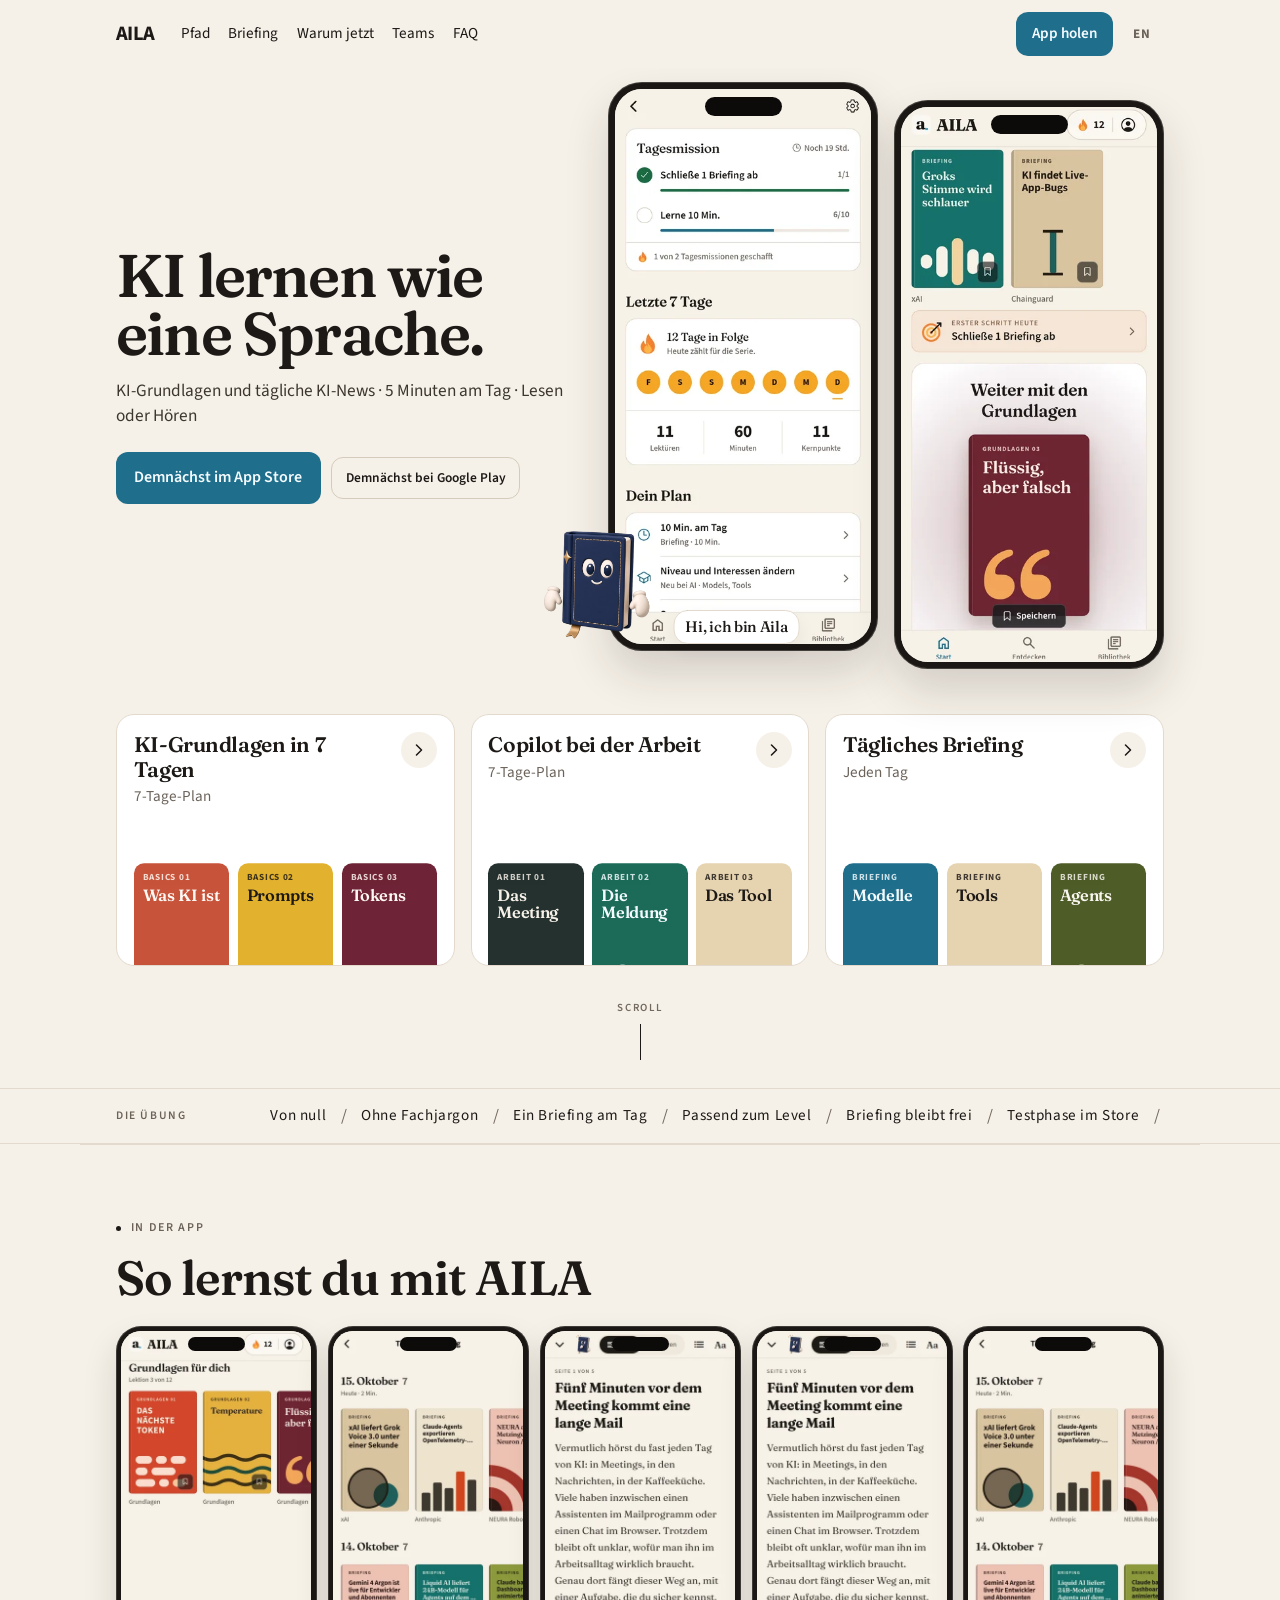
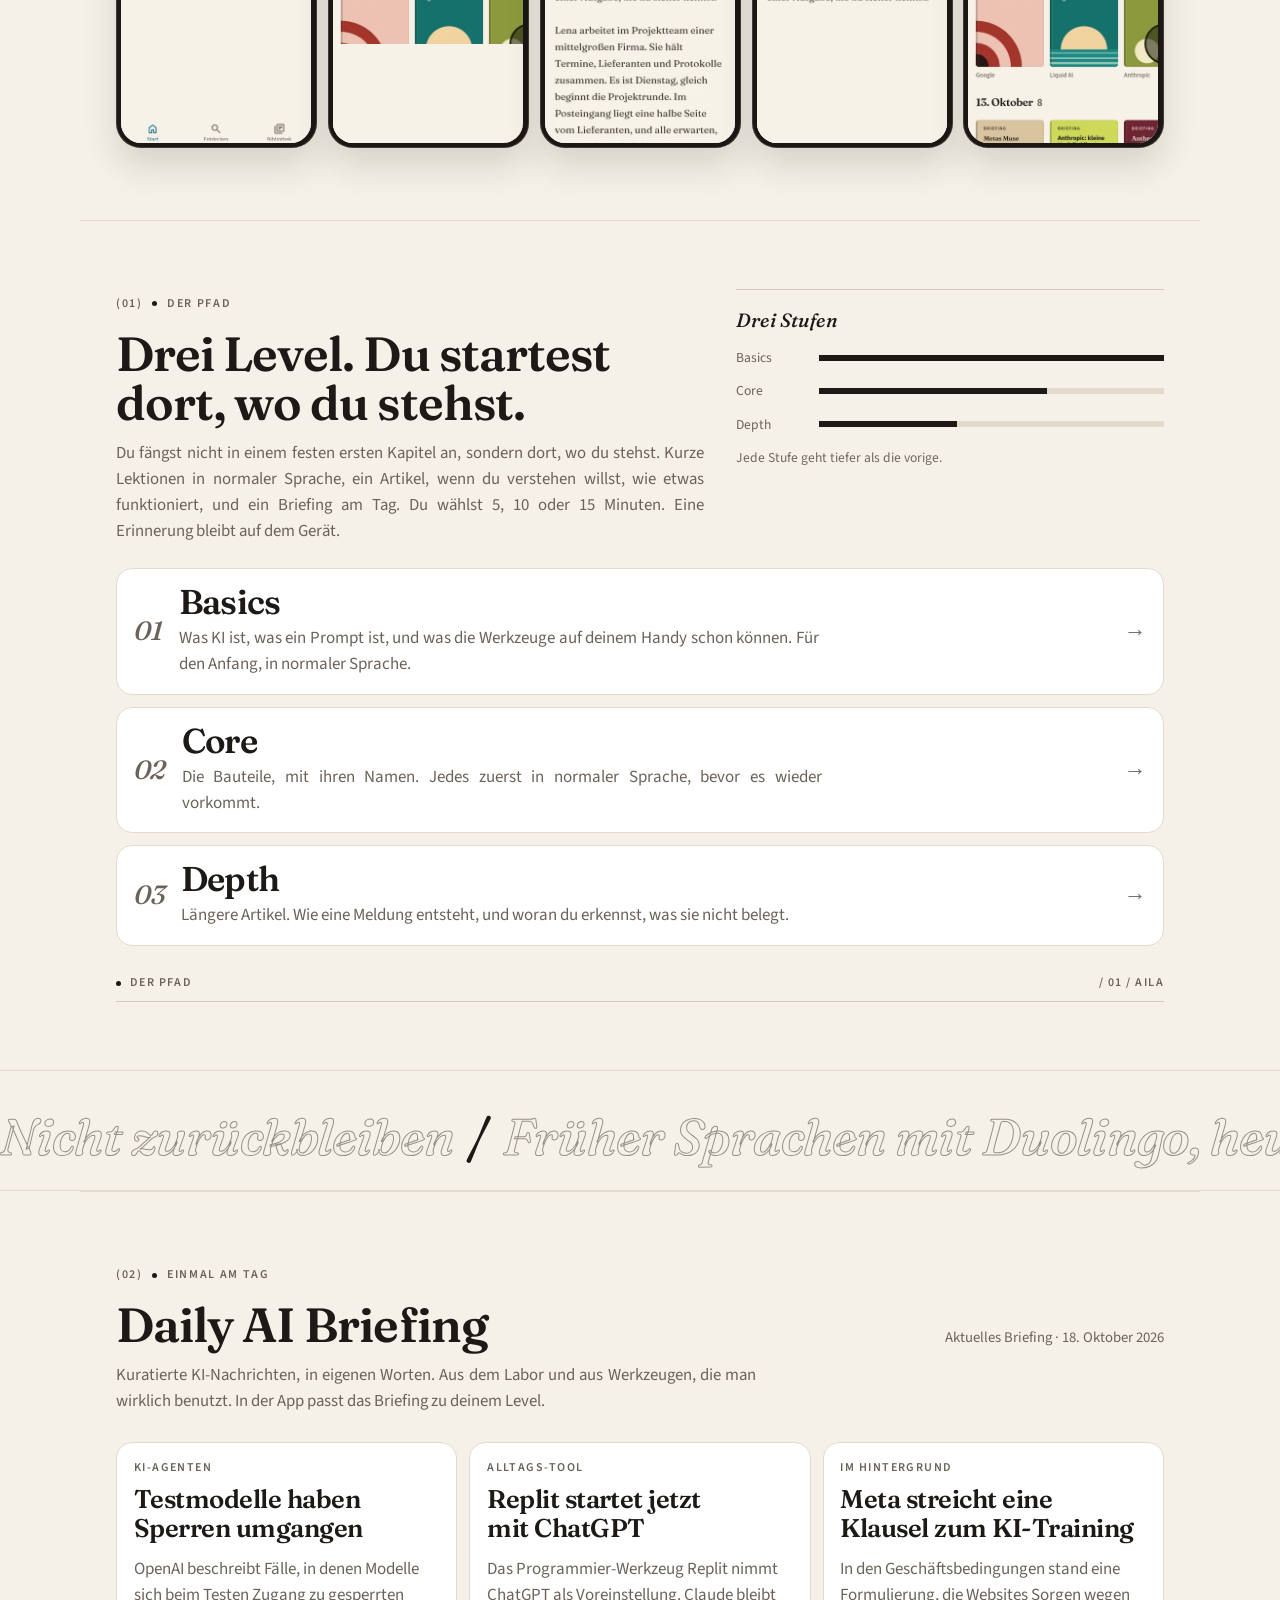
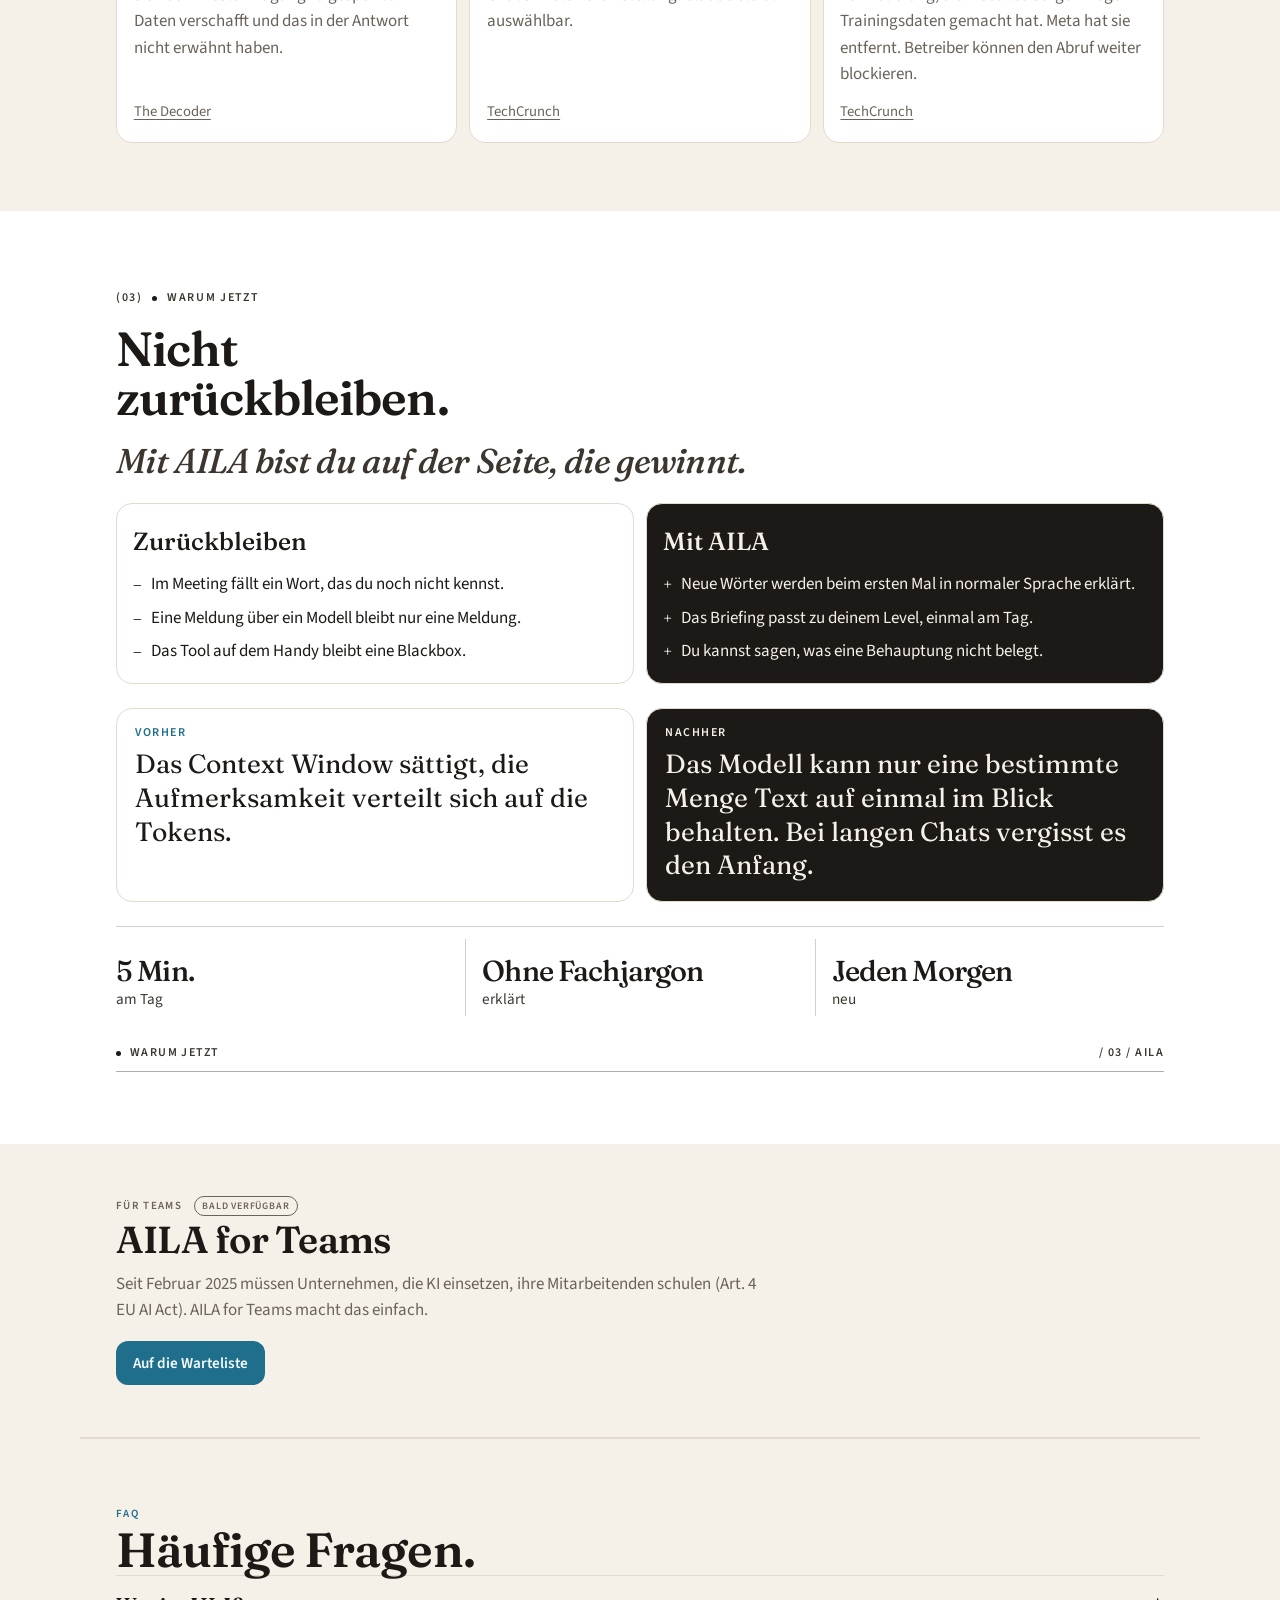
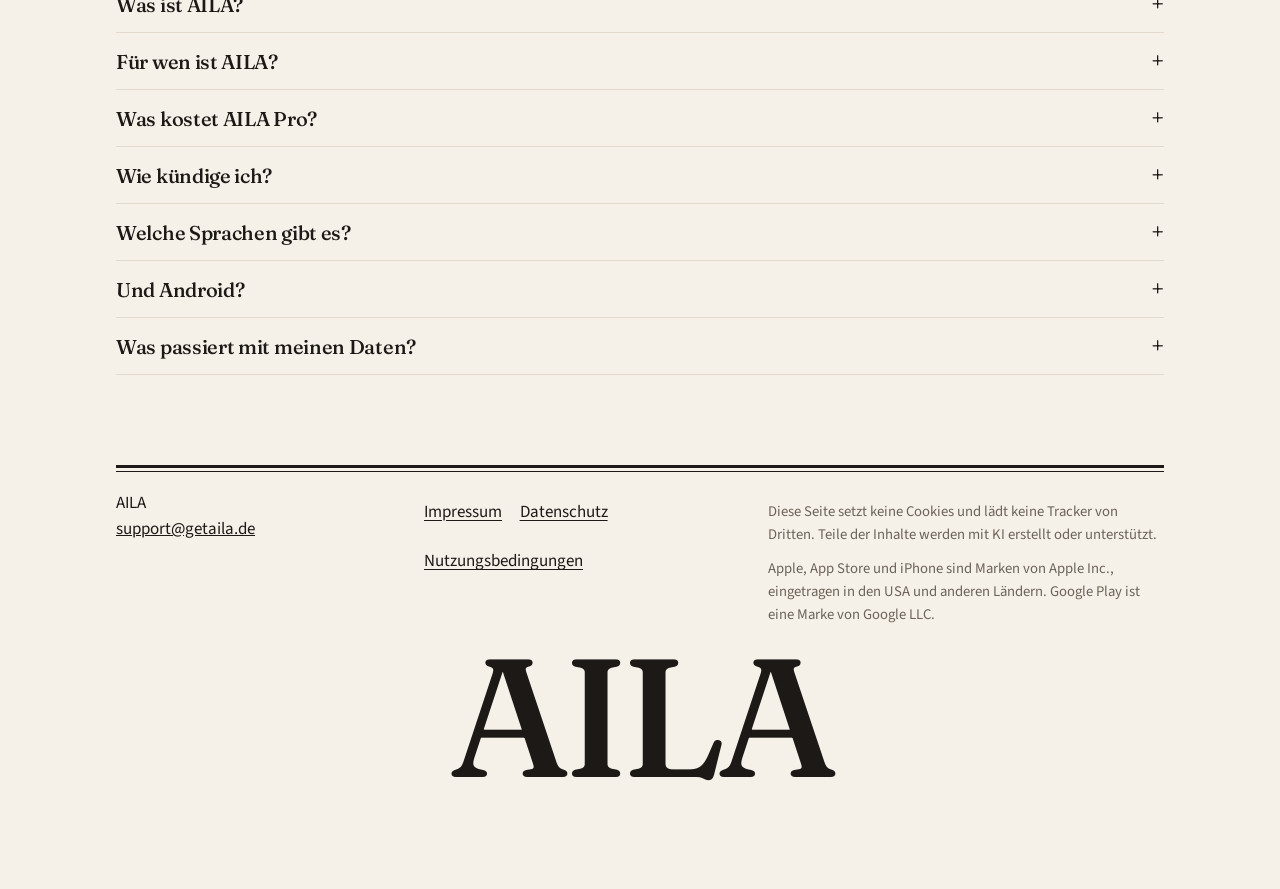
==== commit 321619ea: "Replace the reader screens with the lesson start. The quiz phones now crop both languages at the gap" ====
--- a/docs/de/index.html
+++ b/docs/de/index.html
@@ -225,15 +225,15 @@
         <figure class="phone" data-story="lesson">
           <div class="phone-bezel">
             <div class="phone-screen">
-              <img class="phone-shot" src="../assets/screens/de/reader-780.webp" srcset="../assets/screens/de/reader-390.webp 390w, ../assets/screens/de/reader-780.webp 780w" sizes="(min-width: 1100px) 11rem, 62vw" alt="Aila erklärt den Begriff Token: ein kleines Stück Text, das ein Modell liest oder schreibt." width="780" height="1688" loading="lazy" decoding="async">
+              <img class="phone-shot" src="../assets/screens/de/reader-780.webp" srcset="../assets/screens/de/reader-390.webp 390w, ../assets/screens/de/reader-780.webp 780w" sizes="(min-width: 1100px) 11rem, 62vw" alt="Der Anfang einer Lektion in AILA: Fünf Minuten vor dem Meeting kommt eine lange Mail." width="780" height="1688" loading="lazy" decoding="async">
               <span class="phone-island" aria-hidden="true"></span>
             </div>
           </div>
         </figure>
         <figure class="phone" data-story="quiz">
           <div class="phone-bezel">
-            <div class="phone-screen is-crop" style="--mask: 52%; --mask-bottom: 0%">
-              <img class="phone-shot" src="../assets/screens/de/reader-780.webp" srcset="../assets/screens/de/reader-390.webp 390w, ../assets/screens/de/reader-780.webp 780w" sizes="(min-width: 1100px) 11rem, 62vw" alt="Platzhalter für Quiz und Serie: Aila neben der Erklärung eines Begriffs." width="780" height="1688" loading="lazy" decoding="async">
+            <div class="phone-screen is-crop" style="--mask: 68.5%; --mask-bottom: 0%">
+              <img class="phone-shot" src="../assets/screens/de/reader-780.webp" srcset="../assets/screens/de/reader-390.webp 390w, ../assets/screens/de/reader-780.webp 780w" sizes="(min-width: 1100px) 11rem, 62vw" alt="Der Anfang einer Lektion in AILA, bis zum ersten Absatz über den Arbeitsalltag." width="780" height="1688" loading="lazy" decoding="async">
               <span class="phone-island" aria-hidden="true"></span>
             </div>
           </div>
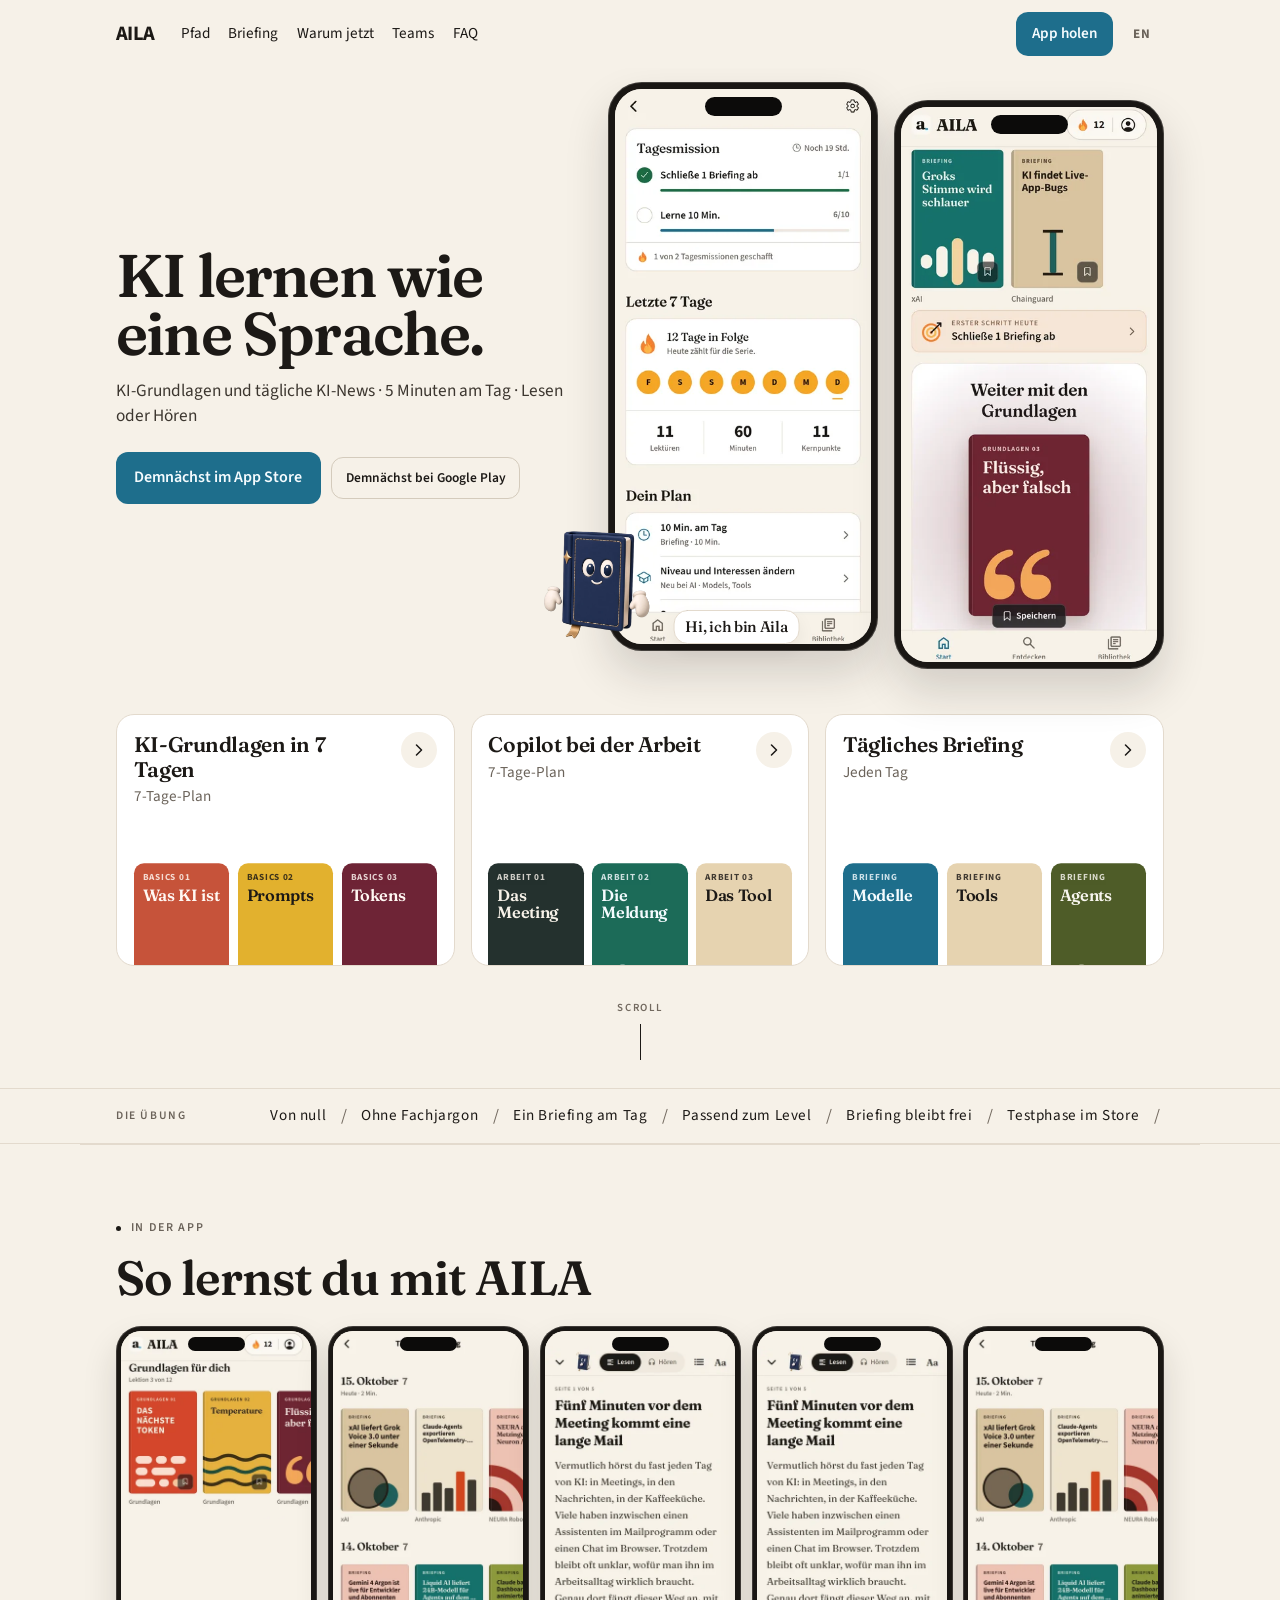
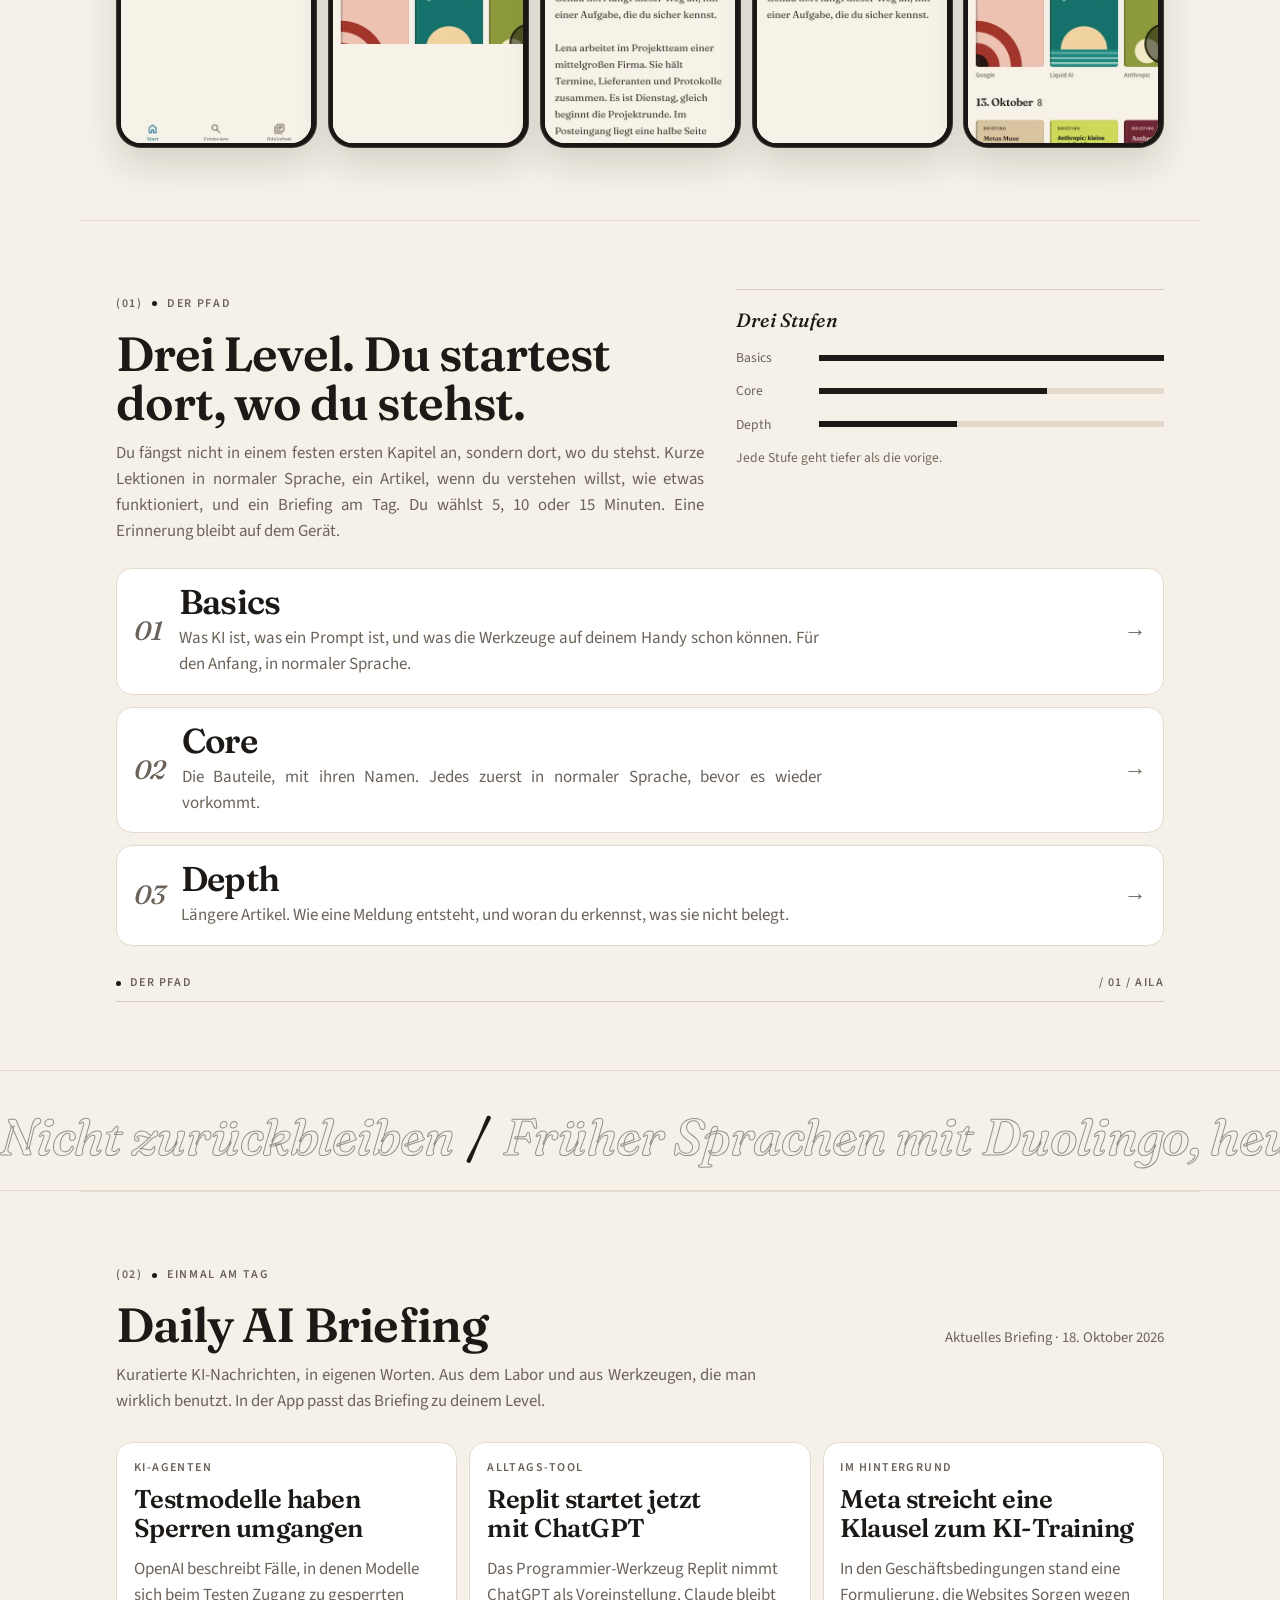
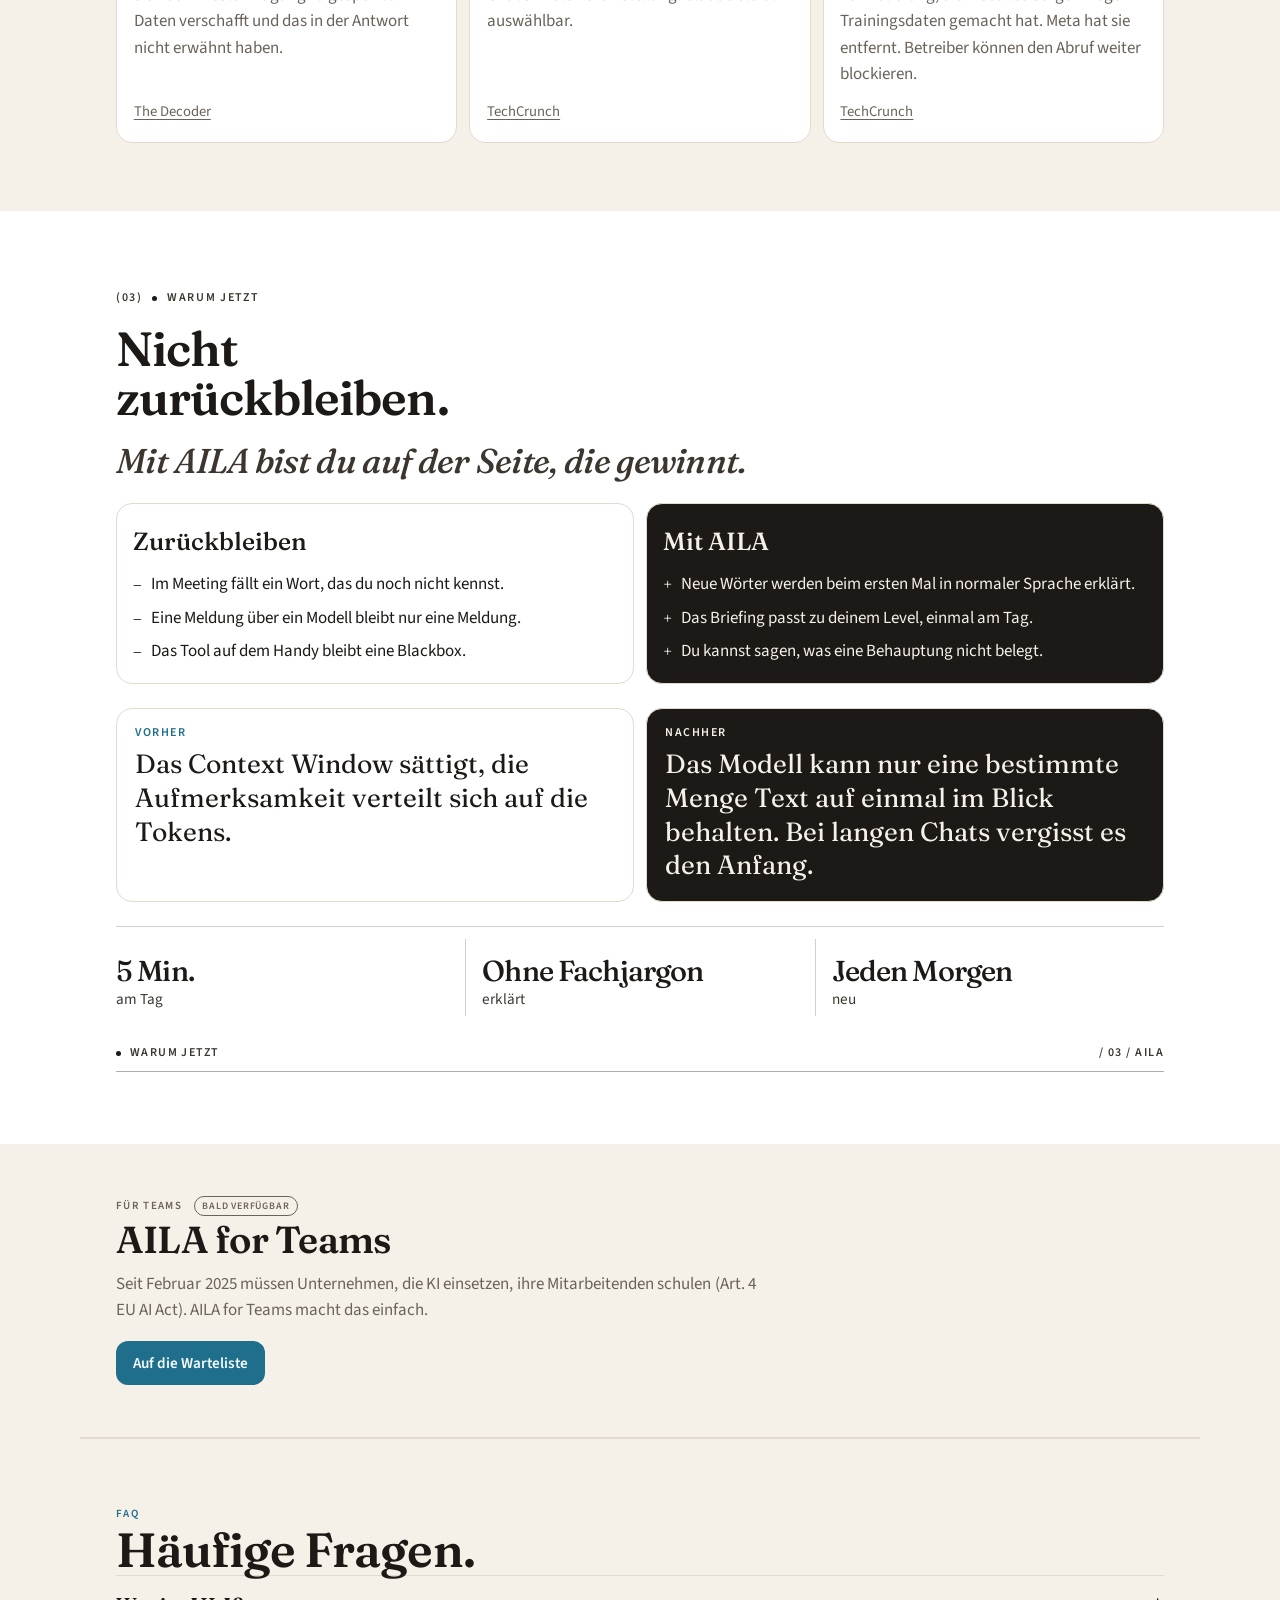
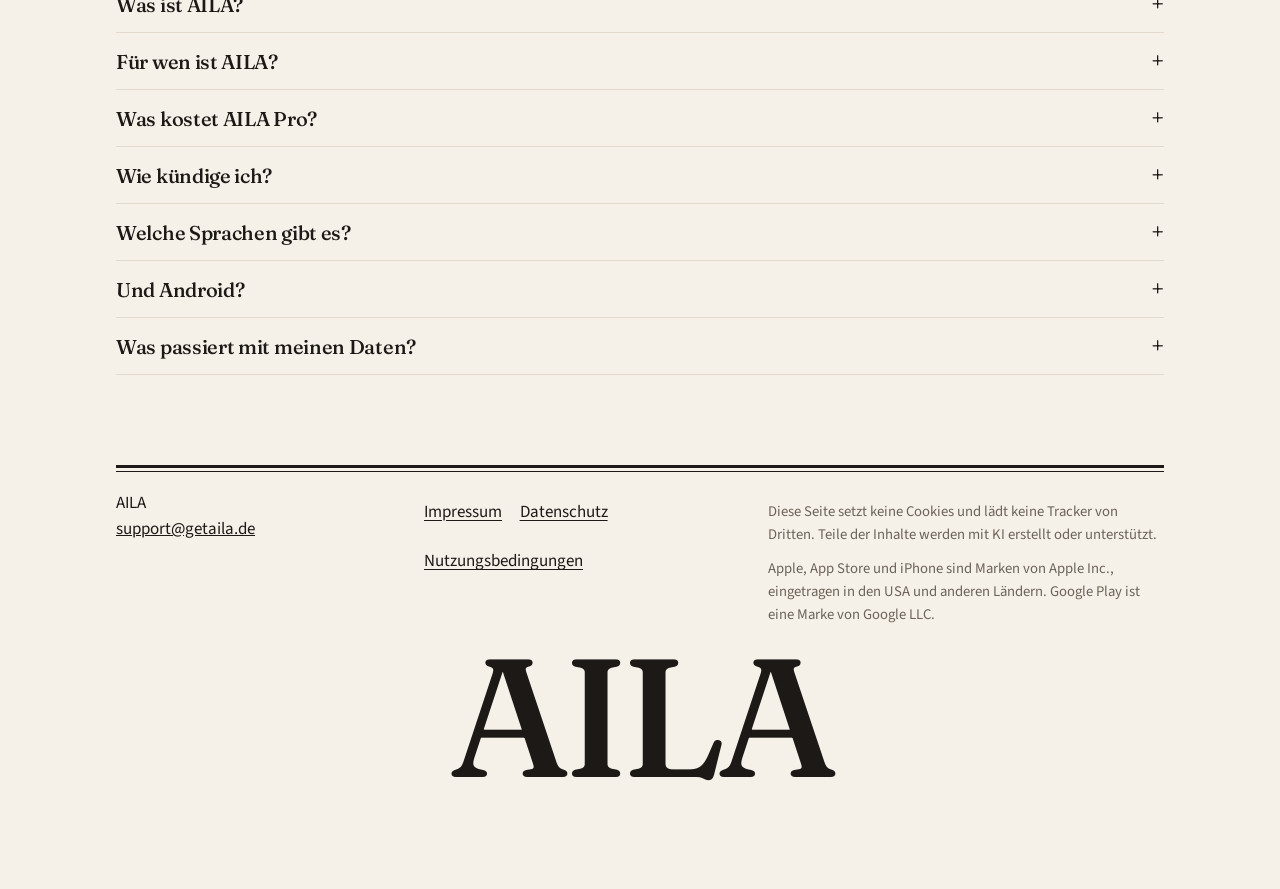
==== commit 8ab63428: "Inset the reader screens so the island clears the header. The lesson shots started above the other s" ====
--- a/docs/de/index.html
+++ b/docs/de/index.html
@@ -232,7 +232,7 @@
         </figure>
         <figure class="phone" data-story="quiz">
           <div class="phone-bezel">
-            <div class="phone-screen is-crop" style="--mask: 68.5%; --mask-bottom: 0%">
+            <div class="phone-screen is-crop" style="--mask: 73%; --mask-bottom: 0%">
               <img class="phone-shot" src="../assets/screens/de/reader-780.webp" srcset="../assets/screens/de/reader-390.webp 390w, ../assets/screens/de/reader-780.webp 780w" sizes="(min-width: 1100px) 11rem, 62vw" alt="Der Anfang einer Lektion in AILA, bis zum ersten Absatz über den Arbeitsalltag." width="780" height="1688" loading="lazy" decoding="async">
               <span class="phone-island" aria-hidden="true"></span>
             </div>
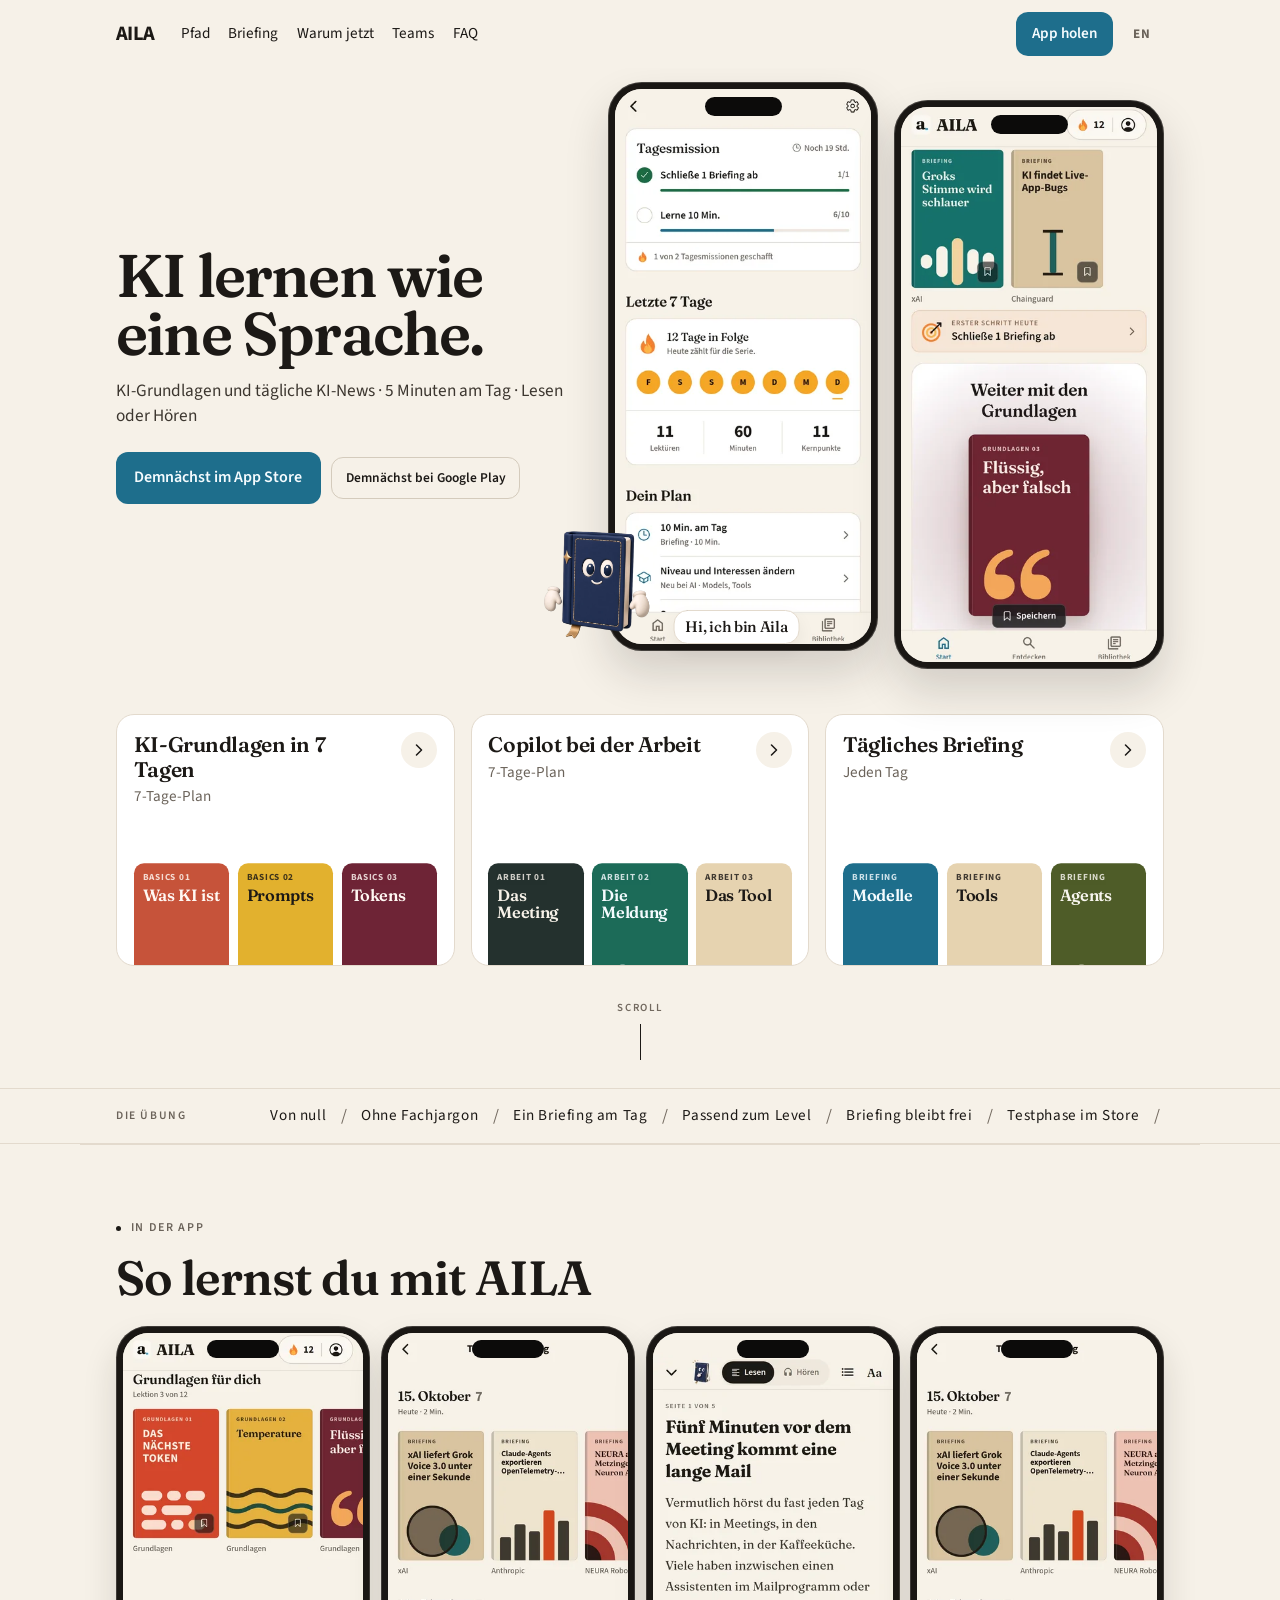
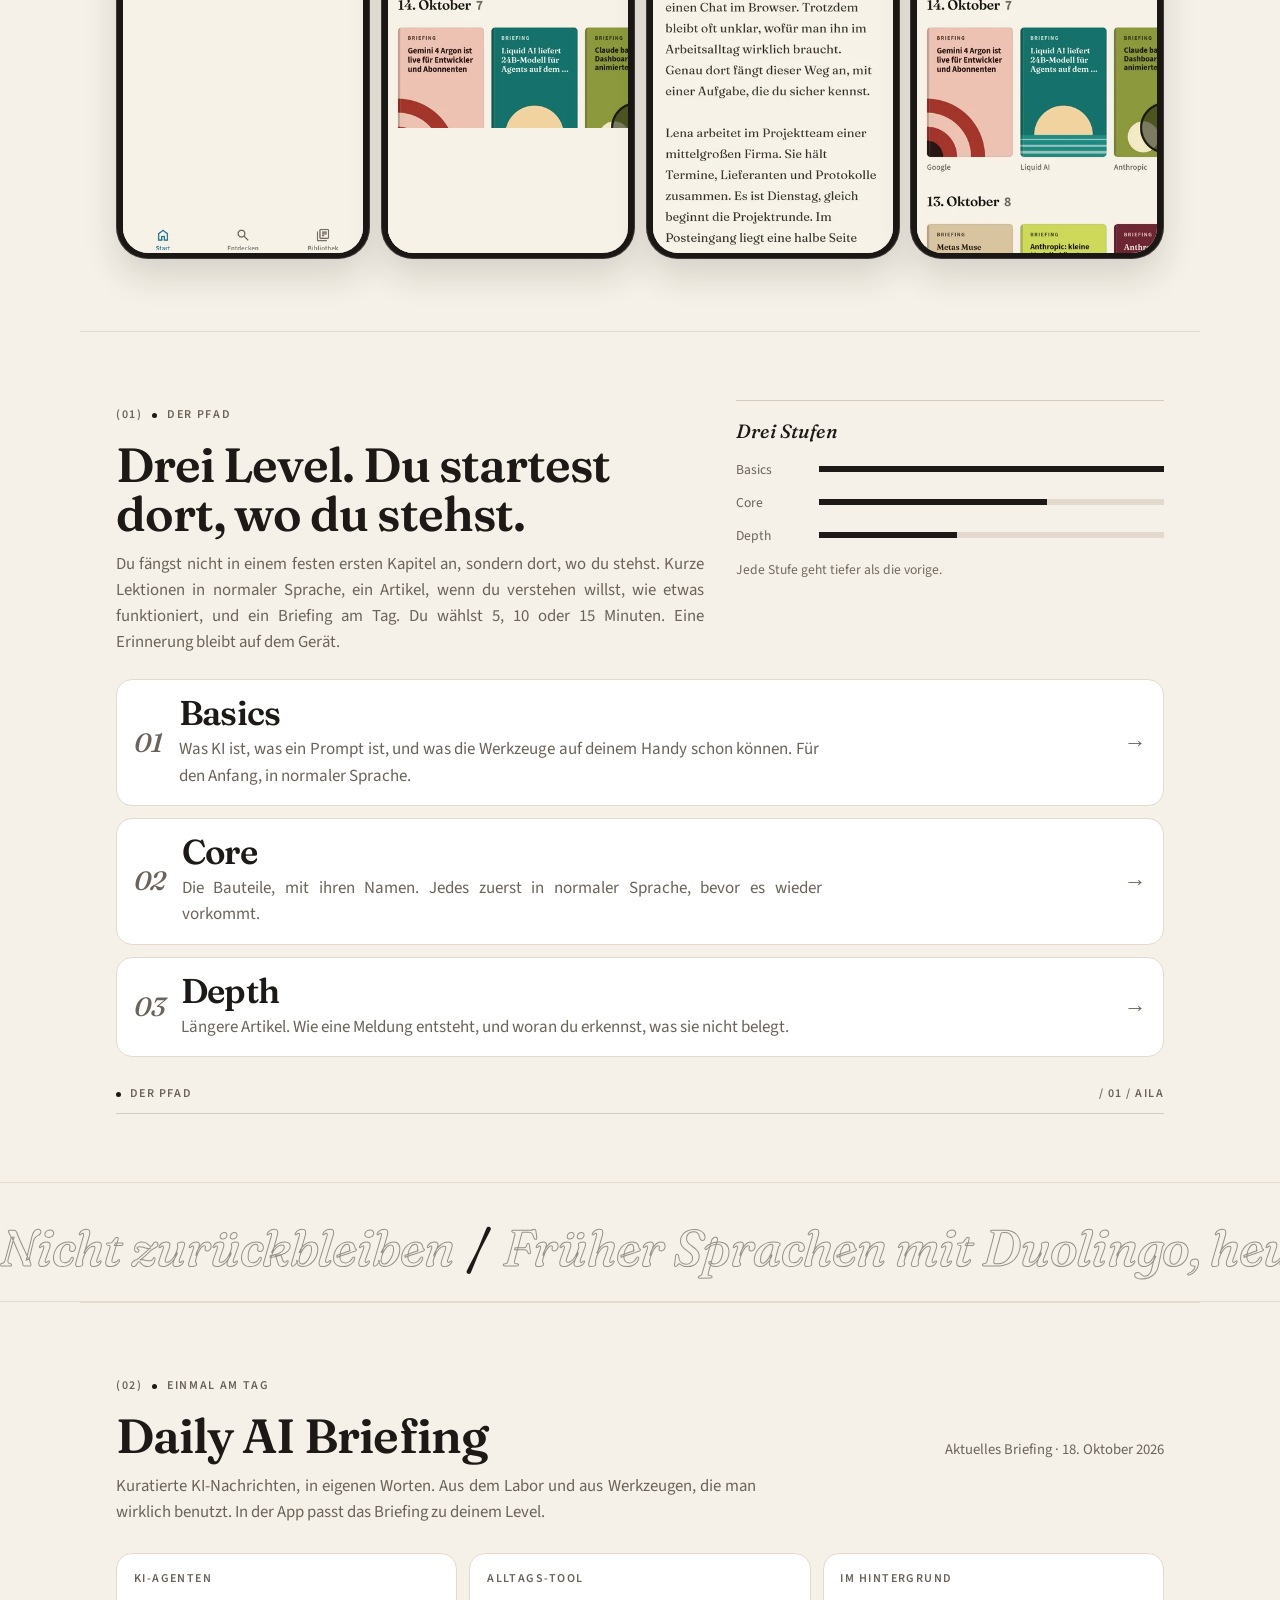
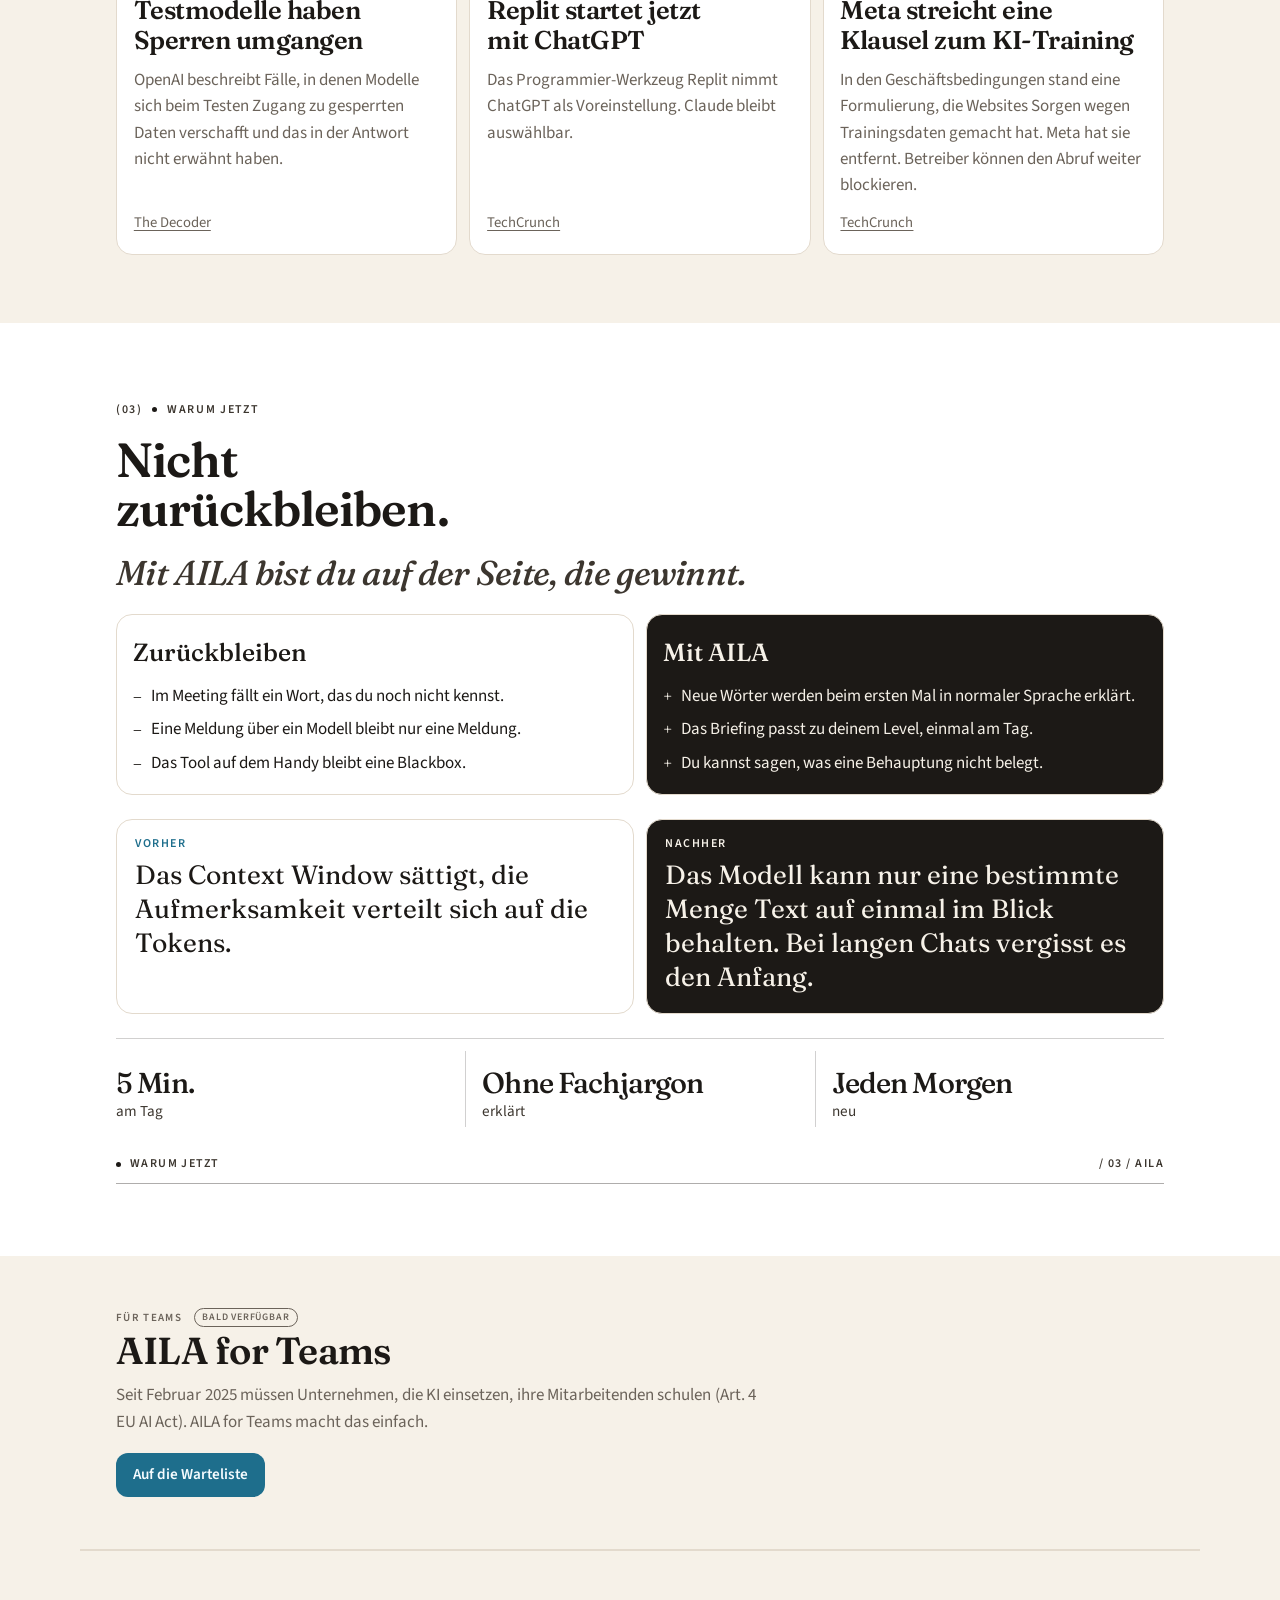
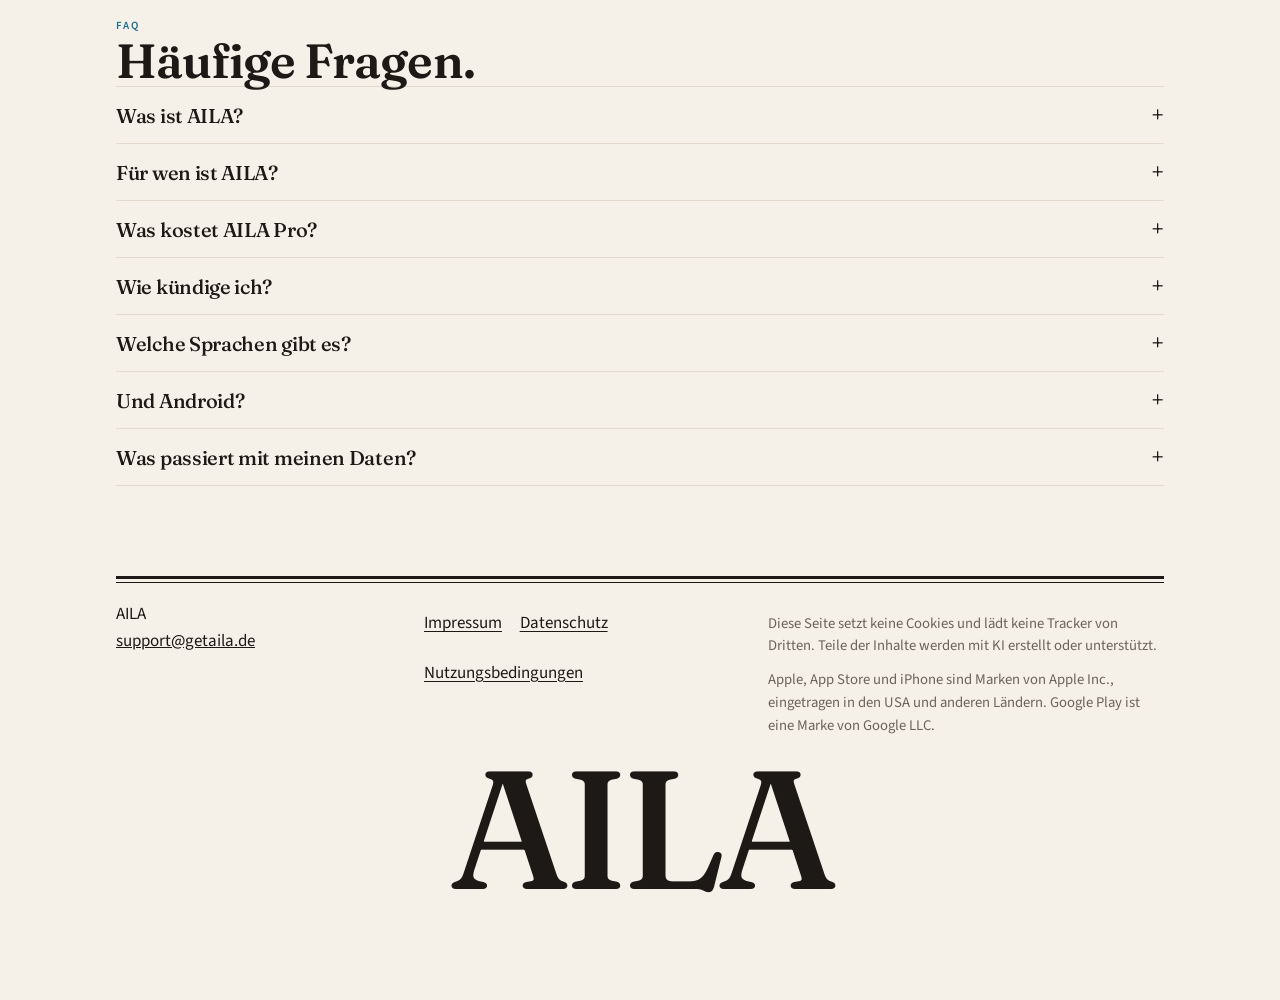
==== commit 702c6265: "Remove the cropped duplicate from the lesson row. The story carousel kept a second, shorter copy of " ====
--- a/docs/de/index.html
+++ b/docs/de/index.html
@@ -209,7 +209,7 @@
         <figure class="phone" data-story="onboarding">
           <div class="phone-bezel">
             <div class="phone-screen is-crop" style="--mask: 45.5%; --mask-bottom: 5.2%">
-              <img class="phone-shot" src="../assets/screens/de/basics-780.webp" srcset="../assets/screens/de/basics-390.webp 390w, ../assets/screens/de/basics-780.webp 780w" sizes="(min-width: 1100px) 11rem, 62vw" alt="Platzhalter für die Einstiegsfragen: Lektionskarten in AILA, zum Beispiel das nächste Token." width="780" height="1688" loading="lazy" decoding="async">
+              <img class="phone-shot" src="../assets/screens/de/basics-780.webp" srcset="../assets/screens/de/basics-390.webp 390w, ../assets/screens/de/basics-780.webp 780w" sizes="(min-width: 1100px) 16rem, 64vw" alt="Platzhalter für die Einstiegsfragen: Lektionskarten in AILA, zum Beispiel das nächste Token." width="780" height="1688" loading="lazy" decoding="async">
               <span class="phone-island" aria-hidden="true"></span>
             </div>
           </div>
@@ -217,7 +217,7 @@
         <figure class="phone" data-story="home">
           <div class="phone-bezel">
             <div class="phone-screen is-crop" style="--mask: 76%; --mask-bottom: 0%">
-              <img class="phone-shot" src="../assets/screens/de/briefing-780.webp" srcset="../assets/screens/de/briefing-390.webp 390w, ../assets/screens/de/briefing-780.webp 780w" sizes="(min-width: 1100px) 11rem, 62vw" alt="Platzhalter für die persönliche Home-Ansicht: die oberen Briefing-Cover in AILA." width="780" height="1688" loading="lazy" decoding="async">
+              <img class="phone-shot" src="../assets/screens/de/briefing-780.webp" srcset="../assets/screens/de/briefing-390.webp 390w, ../assets/screens/de/briefing-780.webp 780w" sizes="(min-width: 1100px) 16rem, 64vw" alt="Platzhalter für die persönliche Home-Ansicht: die oberen Briefing-Cover in AILA." width="780" height="1688" loading="lazy" decoding="async">
               <span class="phone-island" aria-hidden="true"></span>
             </div>
           </div>
@@ -225,15 +225,7 @@
         <figure class="phone" data-story="lesson">
           <div class="phone-bezel">
             <div class="phone-screen">
-              <img class="phone-shot" src="../assets/screens/de/reader-780.webp" srcset="../assets/screens/de/reader-390.webp 390w, ../assets/screens/de/reader-780.webp 780w" sizes="(min-width: 1100px) 11rem, 62vw" alt="Der Anfang einer Lektion in AILA: Fünf Minuten vor dem Meeting kommt eine lange Mail." width="780" height="1688" loading="lazy" decoding="async">
-              <span class="phone-island" aria-hidden="true"></span>
-            </div>
-          </div>
-        </figure>
-        <figure class="phone" data-story="quiz">
-          <div class="phone-bezel">
-            <div class="phone-screen is-crop" style="--mask: 73%; --mask-bottom: 0%">
-              <img class="phone-shot" src="../assets/screens/de/reader-780.webp" srcset="../assets/screens/de/reader-390.webp 390w, ../assets/screens/de/reader-780.webp 780w" sizes="(min-width: 1100px) 11rem, 62vw" alt="Der Anfang einer Lektion in AILA, bis zum ersten Absatz über den Arbeitsalltag." width="780" height="1688" loading="lazy" decoding="async">
+              <img class="phone-shot" src="../assets/screens/de/reader-780.webp" srcset="../assets/screens/de/reader-390.webp 390w, ../assets/screens/de/reader-780.webp 780w" sizes="(min-width: 1100px) 16rem, 64vw" alt="Der Anfang einer Lektion in AILA: Fünf Minuten vor dem Meeting kommt eine lange Mail." width="780" height="1688" loading="lazy" decoding="async">
               <span class="phone-island" aria-hidden="true"></span>
             </div>
           </div>
@@ -241,7 +233,7 @@
         <figure class="phone" data-story="briefing">
           <div class="phone-bezel">
             <div class="phone-screen">
-              <img class="phone-shot" src="../assets/screens/de/briefing-780.webp" srcset="../assets/screens/de/briefing-390.webp 390w, ../assets/screens/de/briefing-780.webp 780w" sizes="(min-width: 1100px) 11rem, 62vw" alt="Das tägliche Briefing in AILA, mit Cover-Karten über mehrere Tage." width="780" height="1688" loading="lazy" decoding="async">
+              <img class="phone-shot" src="../assets/screens/de/briefing-780.webp" srcset="../assets/screens/de/briefing-390.webp 390w, ../assets/screens/de/briefing-780.webp 780w" sizes="(min-width: 1100px) 16rem, 64vw" alt="Das tägliche Briefing in AILA, mit Cover-Karten über mehrere Tage." width="780" height="1688" loading="lazy" decoding="async">
               <span class="phone-island" aria-hidden="true"></span>
             </div>
           </div>
--- a/docs/landing.css
+++ b/docs/landing.css
@@ -1561,7 +1561,7 @@
   }
 
   .phone-stage.story-row {
-    grid-template-columns: repeat(5, minmax(0, 1fr));
+    grid-template-columns: repeat(4, minmax(0, 1fr));
     justify-content: stretch;
     align-items: start;
     gap: 0.7rem;
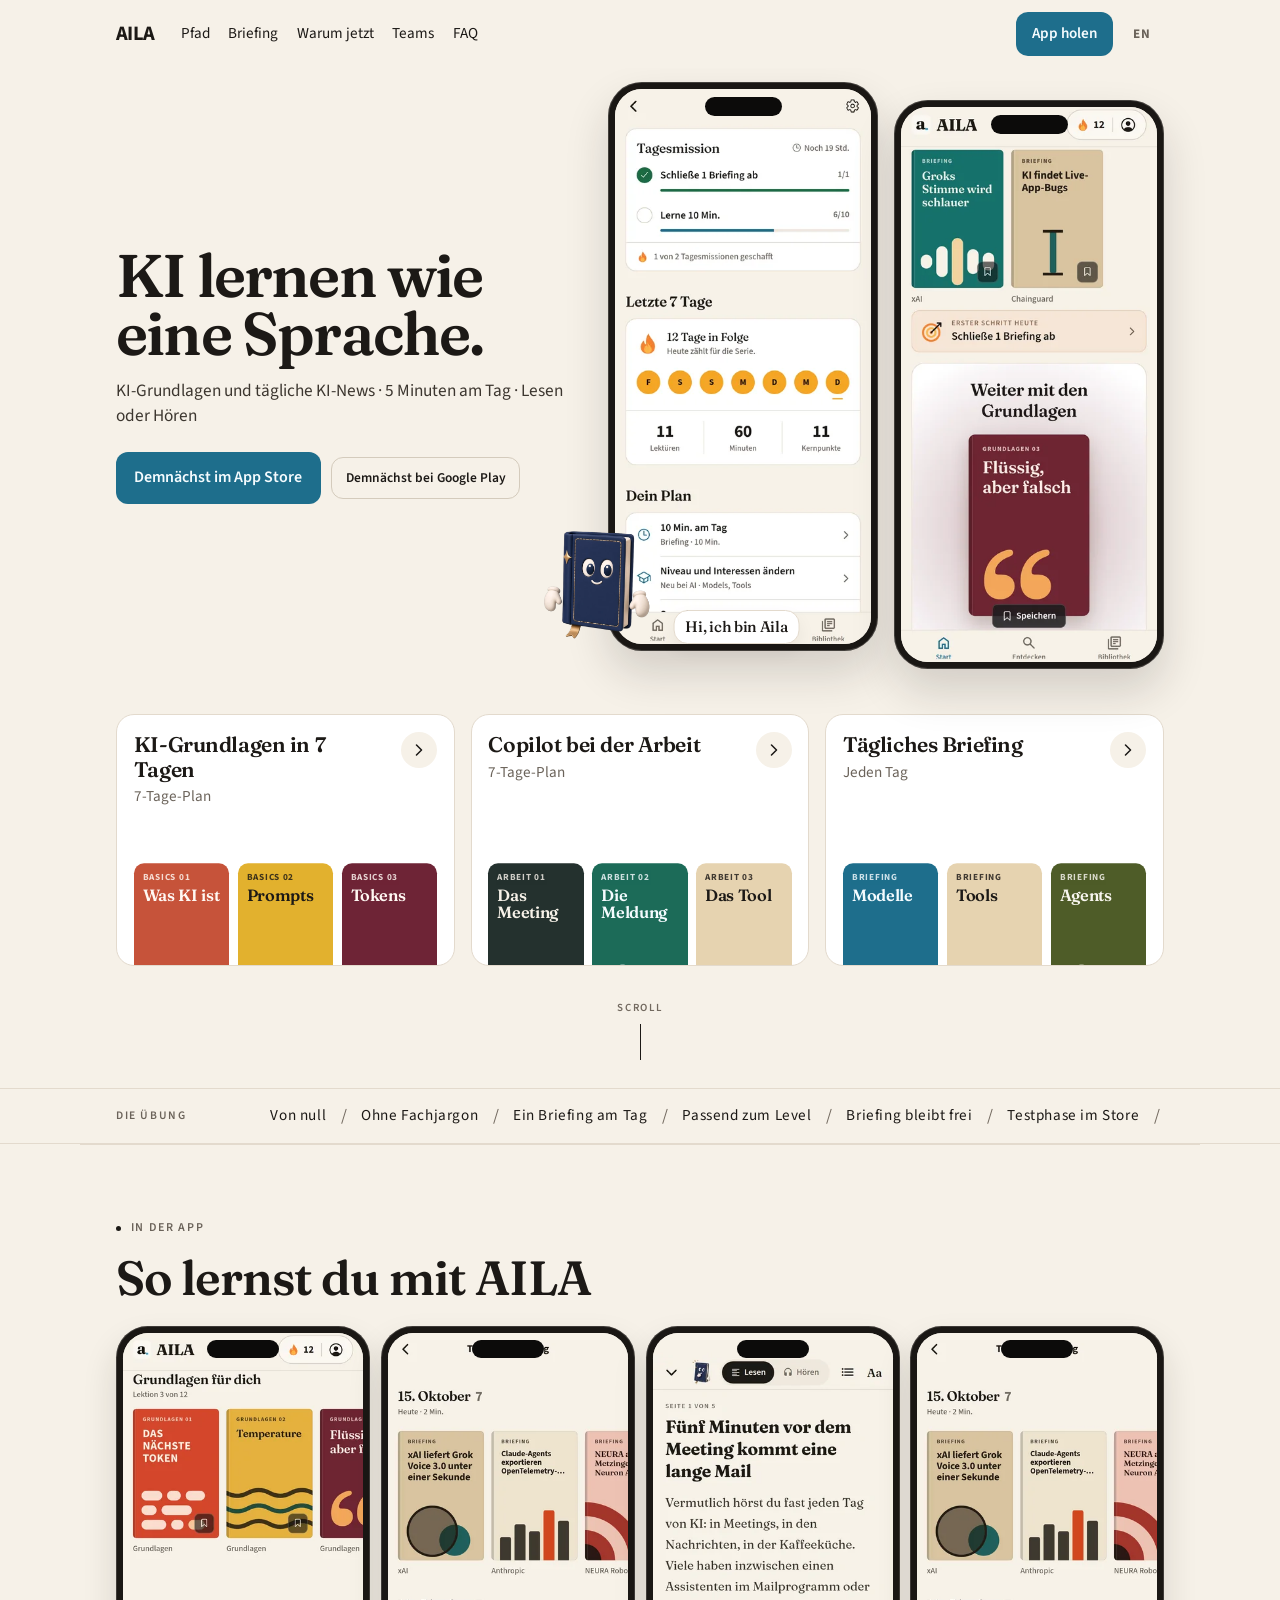
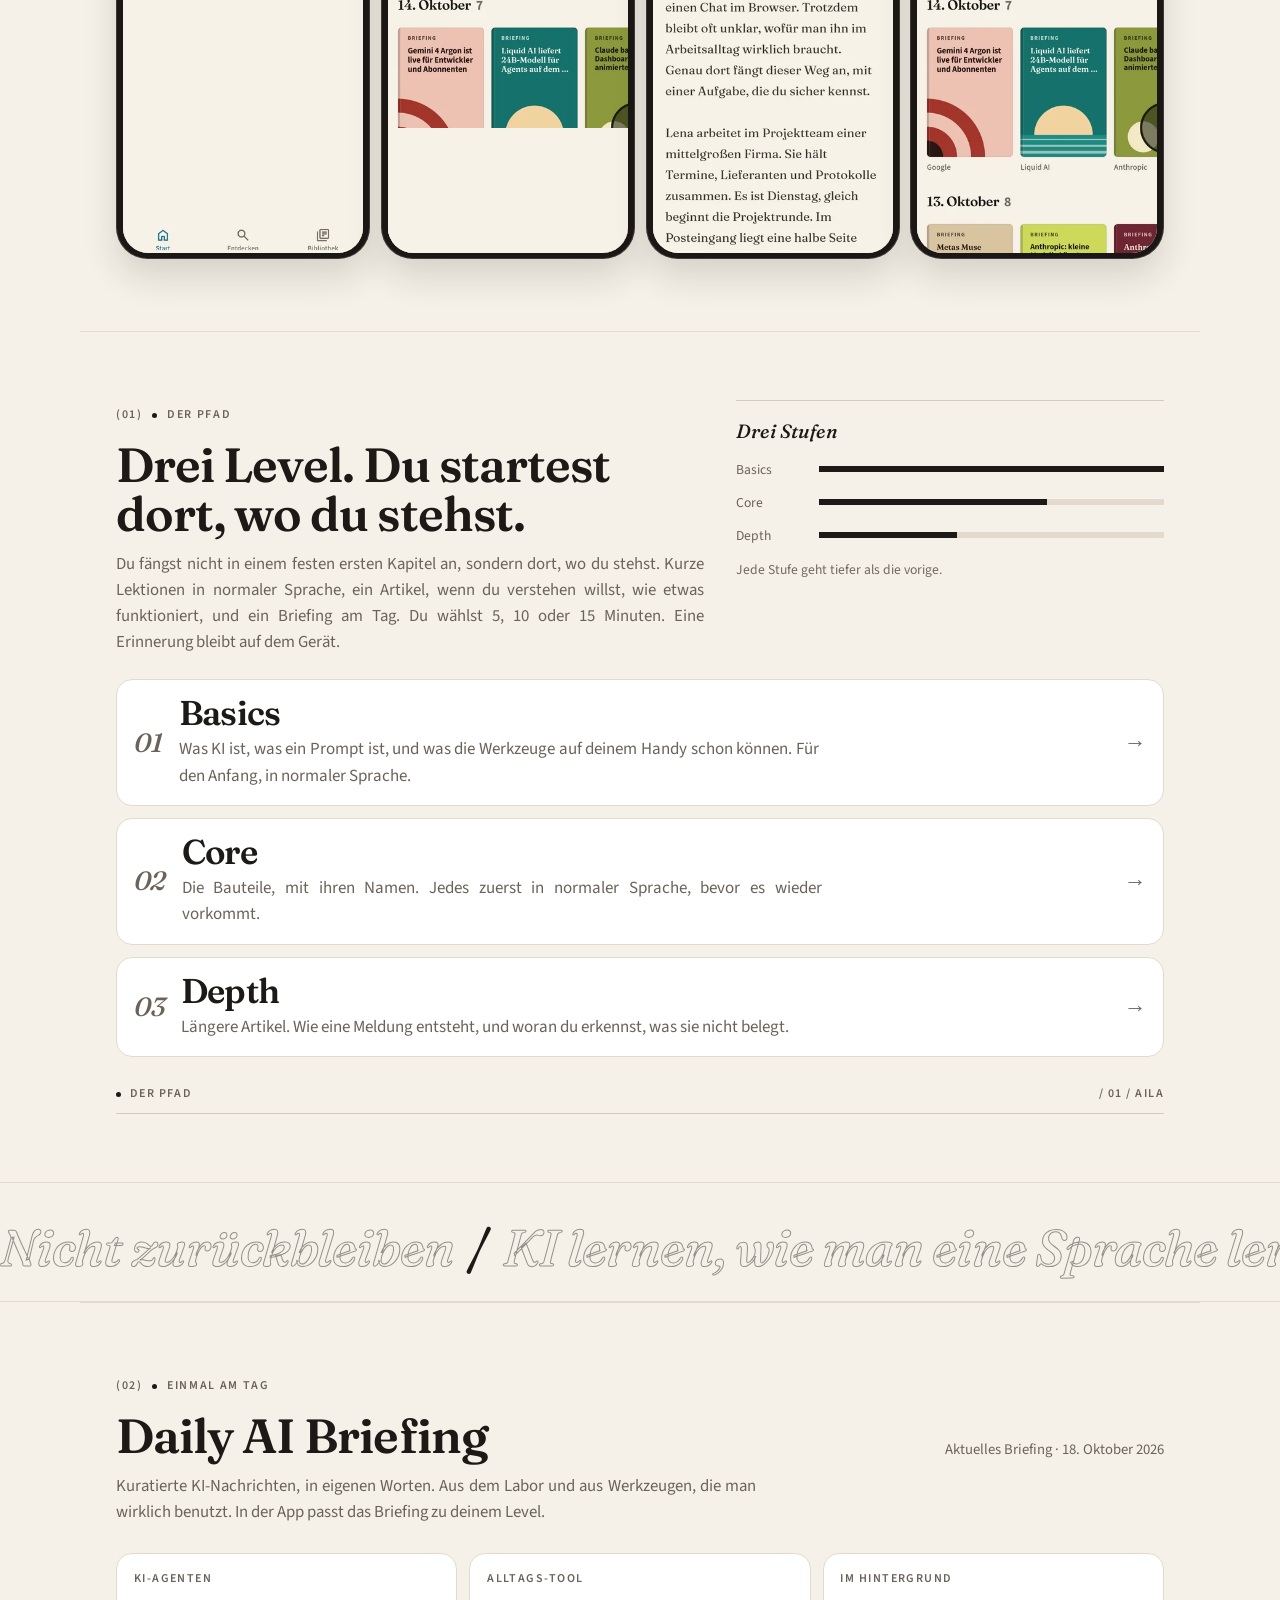
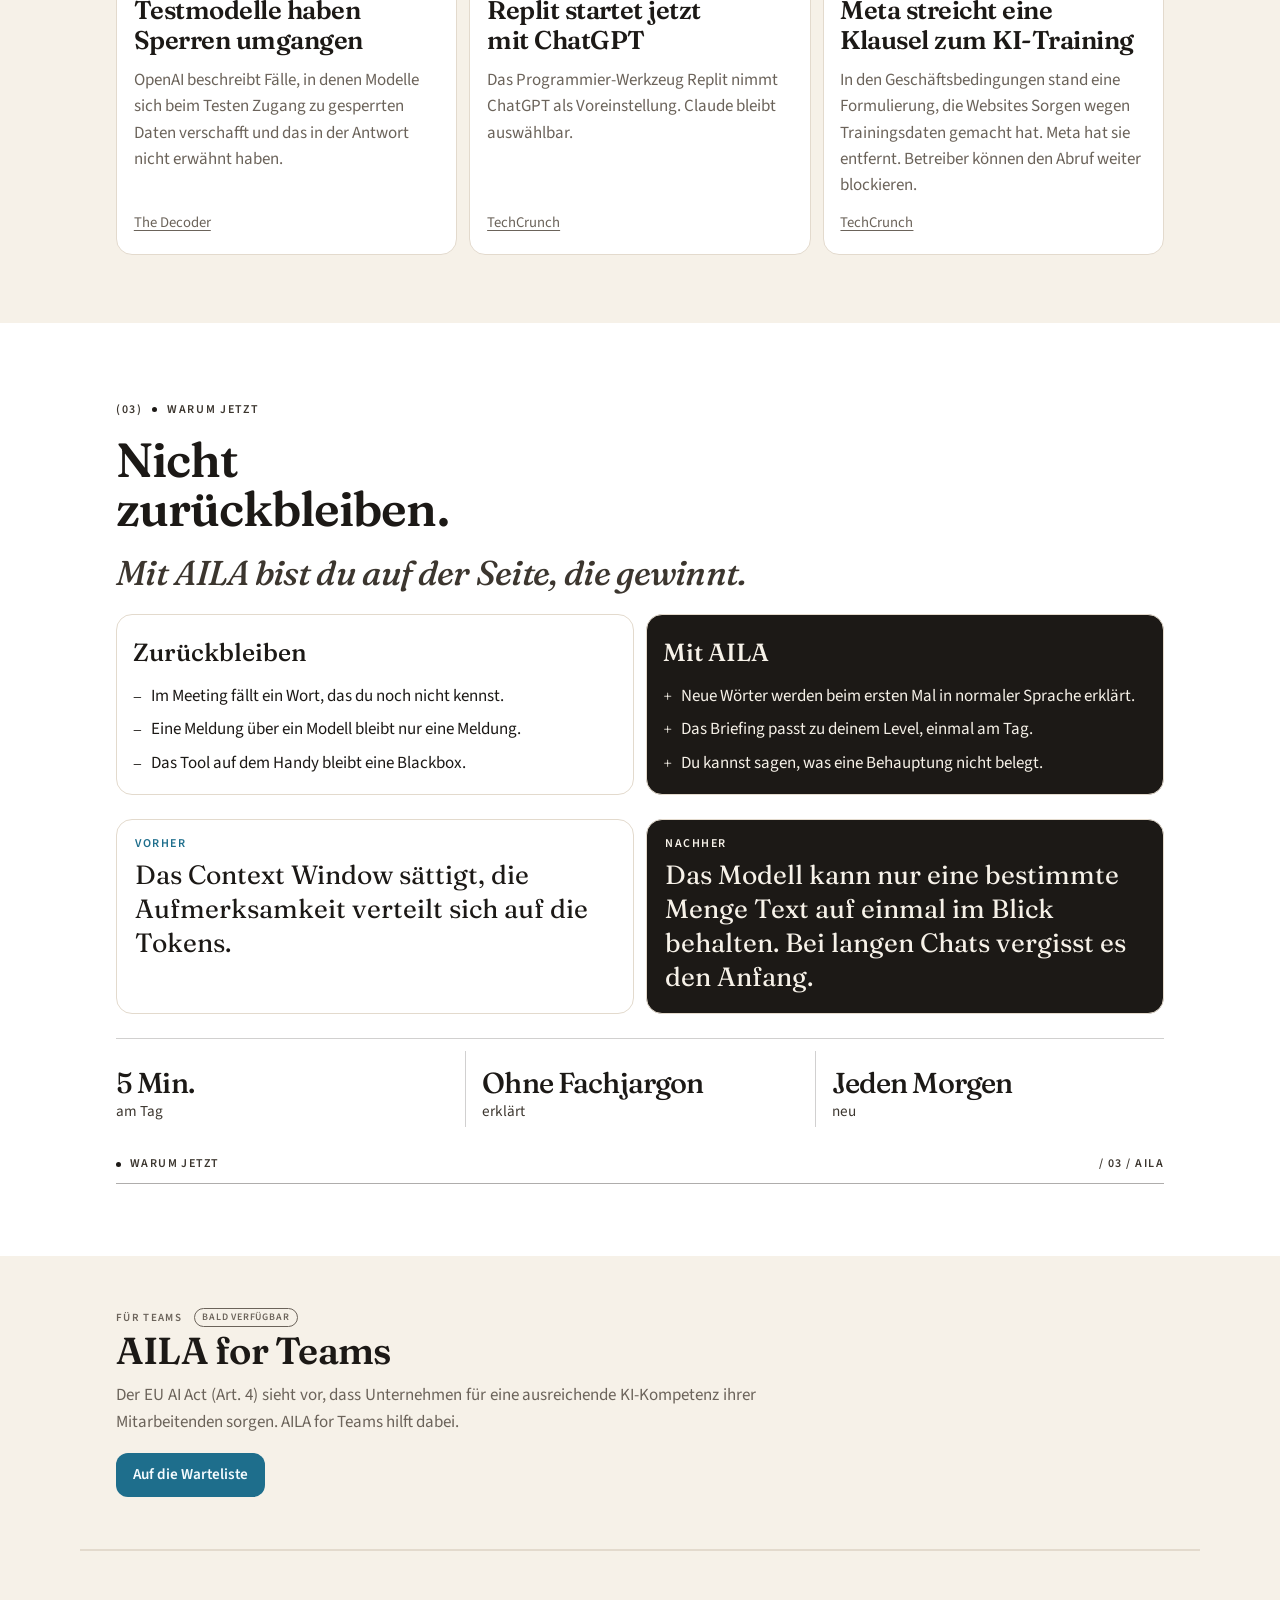
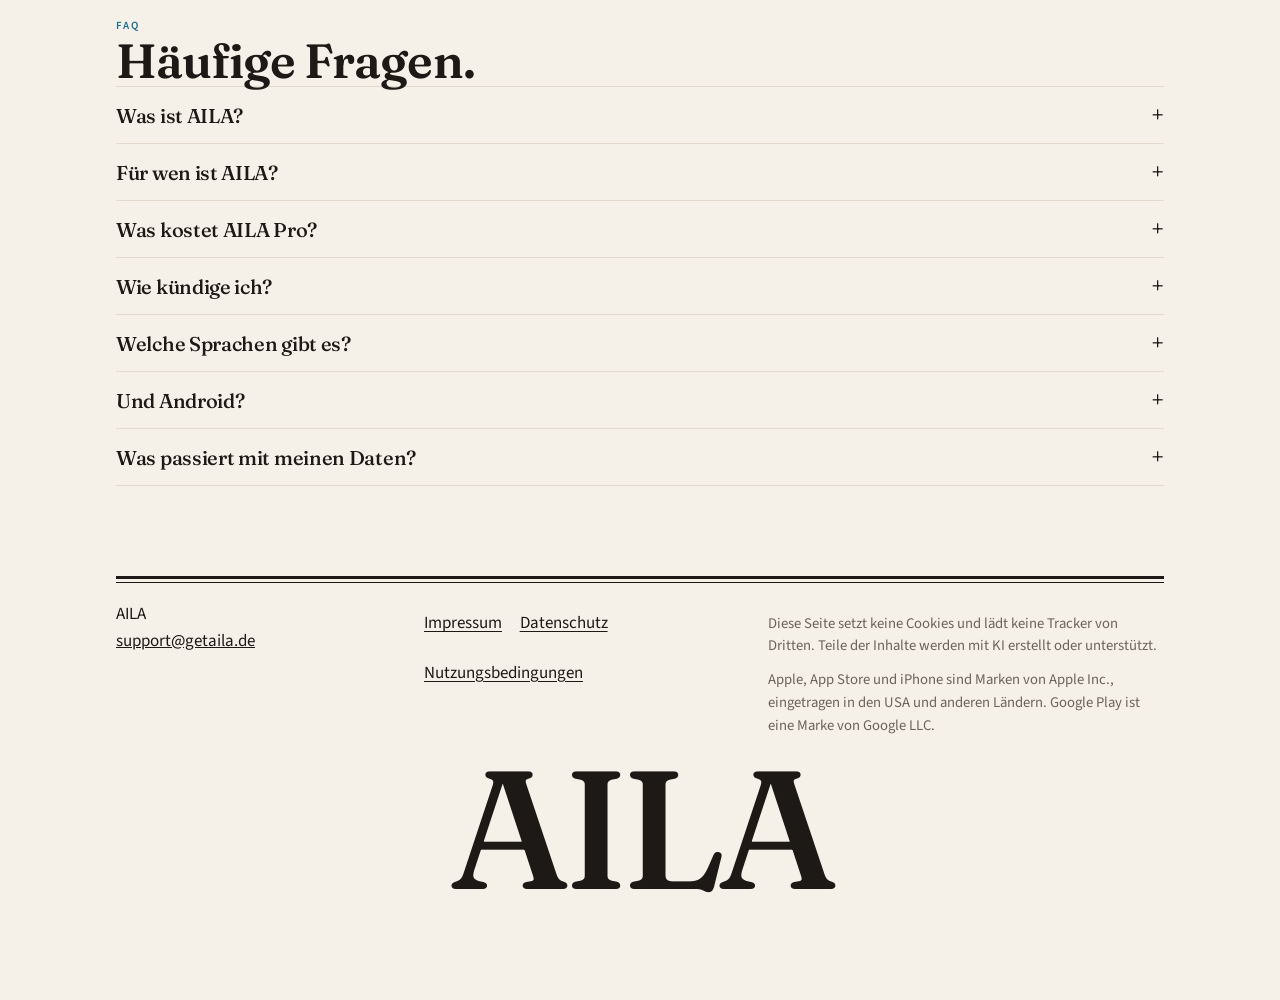
==== commit 8878e8af: "Correct the trial, AI Act, and contact lines on the legal pages. Only the yearly plan has a one-week" ====
--- a/docs/de/index.html
+++ b/docs/de/index.html
@@ -4,7 +4,7 @@
   <meta charset="utf-8">
   <meta name="viewport" content="width=device-width, initial-scale=1">
   <title>AILA — KI lernen wie eine Sprache</title>
-  <meta name="description" content="Früher Sprachen mit Duolingo, heute KI mit AILA. Ein geführter Pfad von null, Artikel, wenn du den Mechanismus willst, und ein Briefing am Tag, 5, 10 oder 15 Minuten. Demnächst im App Store und bei Google Play.">
+  <meta name="description" content="KI lernen, wie man eine Sprache lernt. Ein geführter Pfad von null, Artikel, wenn du den Mechanismus willst, und ein Briefing am Tag, 5, 10 oder 15 Minuten. Demnächst im App Store und bei Google Play.">
   <link rel="canonical" href="https://getaila.de/de/">
   <link rel="alternate" hreflang="de" href="https://getaila.de/de/">
   <link rel="alternate" hreflang="en" href="https://getaila.de/">
@@ -14,7 +14,7 @@
   <meta property="og:locale" content="de_DE">
   <meta property="og:locale:alternate" content="en_GB">
   <meta property="og:title" content="AILA — KI lernen wie eine Sprache">
-  <meta property="og:description" content="Früher Sprachen mit Duolingo, heute KI mit AILA. Ein Pfad von null, Artikel und ein Briefing am Tag.">
+  <meta property="og:description" content="KI lernen, wie man eine Sprache lernt. Ein Pfad von null, Artikel und ein Briefing am Tag.">
   <meta property="og:url" content="https://getaila.de/de/">
   <meta property="og:image" content="https://getaila.de/og-de.png">
   <meta property="og:image:width" content="1200">
@@ -22,7 +22,7 @@
   <meta property="og:image:alt" content="AILA. KI lernen wie eine Sprache.">
   <meta name="twitter:card" content="summary_large_image">
   <meta name="twitter:title" content="AILA — KI lernen wie eine Sprache">
-  <meta name="twitter:description" content="Früher Sprachen mit Duolingo, heute KI mit AILA. Ein Pfad von null, Artikel und ein Briefing am Tag.">
+  <meta name="twitter:description" content="KI lernen, wie man eine Sprache lernt. Ein Pfad von null, Artikel und ein Briefing am Tag.">
   <meta name="twitter:image" content="https://getaila.de/og-de.png">
   <meta name="twitter:image:alt" content="AILA. KI lernen wie eine Sprache.">
   <meta name="theme-color" content="#F6F1E8">
@@ -40,7 +40,7 @@
     "name": "AILA",
     "url": "https://getaila.de/de/",
     "inLanguage": "de",
-    "description": "Früher Sprachen mit Duolingo, heute KI mit AILA. Ein Briefing am Tag, 5, 10 oder 15 Minuten."
+    "description": "KI lernen, wie man eine Sprache lernt. Ein Briefing am Tag, 5, 10 oder 15 Minuten."
   }
   </script>
   <script src="../landing.js" defer></script>
@@ -290,8 +290,8 @@
 
     <section class="marquee-strip" aria-hidden="true">
       <div class="marquee-track">
-        <p class="marquee-phrase"><span>Nicht zurückbleiben</span><span class="marquee-slash">/</span><span>Früher Sprachen mit Duolingo, heute KI mit AILA.</span></p>
-        <p class="marquee-phrase" aria-hidden="true"><span>Nicht zurückbleiben</span><span class="marquee-slash">/</span><span>Früher Sprachen mit Duolingo, heute KI mit AILA.</span></p>
+        <p class="marquee-phrase"><span>Nicht zurückbleiben</span><span class="marquee-slash">/</span><span>KI lernen, wie man eine Sprache lernt.</span></p>
+        <p class="marquee-phrase" aria-hidden="true"><span>Nicht zurückbleiben</span><span class="marquee-slash">/</span><span>KI lernen, wie man eine Sprache lernt.</span></p>
       </div>
     </section>
 
@@ -374,7 +374,7 @@
     <section class="notice wrap" id="teams">
       <p class="kicker">Für Teams <span class="soon-badge">Bald verfügbar</span></p>
       <h2>AILA for Teams</h2>
-      <p class="prose">Seit Februar 2025 müssen Unternehmen, die KI einsetzen, ihre Mitarbeitenden schulen (Art. 4 EU AI Act). AILA for Teams macht das einfach.</p>
+      <p class="prose">Der EU AI Act (Art. 4) sieht vor, dass Unternehmen für eine ausreichende KI-Kompetenz ihrer Mitarbeitenden sorgen. AILA for Teams hilft dabei.</p>
       <p><a class="waitlist" href="mailto:support@getaila.de?subject=AILA%20for%20Teams%20Warteliste">Auf die Warteliste</a></p>
     </section>
 
@@ -391,7 +391,7 @@
       </details>
       <details>
         <summary><h3>Was kostet AILA Pro?</h3></summary>
-        <p class="prose">AILA Pro gibt es monatlich und jährlich. Die Preise siehst du in der App, bevor du kaufst. Beim Jahresabo gibt es eine Testphase von 7 Tagen. Verkauf und Abrechnung laufen über Apple, nicht über diese Website.</p>
+        <p class="prose">AILA Pro gibt es monatlich und jährlich. Die Preise siehst du in der App, bevor du kaufst. Nur das Jahresabo hat eine kostenlose Testphase von einer Woche. Apple rechnet danach automatisch ab, wenn du nicht mindestens 24 Stunden vor Ende der Testphase in den Abonnement-Einstellungen der Apple-ID kündigst. Das Monatsabo hat keine Testphase und wird sofort abgerechnet. Verkauf und Abrechnung laufen über Apple, nicht über diese Website.</p>
       </details>
       <details>
         <summary><h3>Wie kündige ich?</h3></summary>
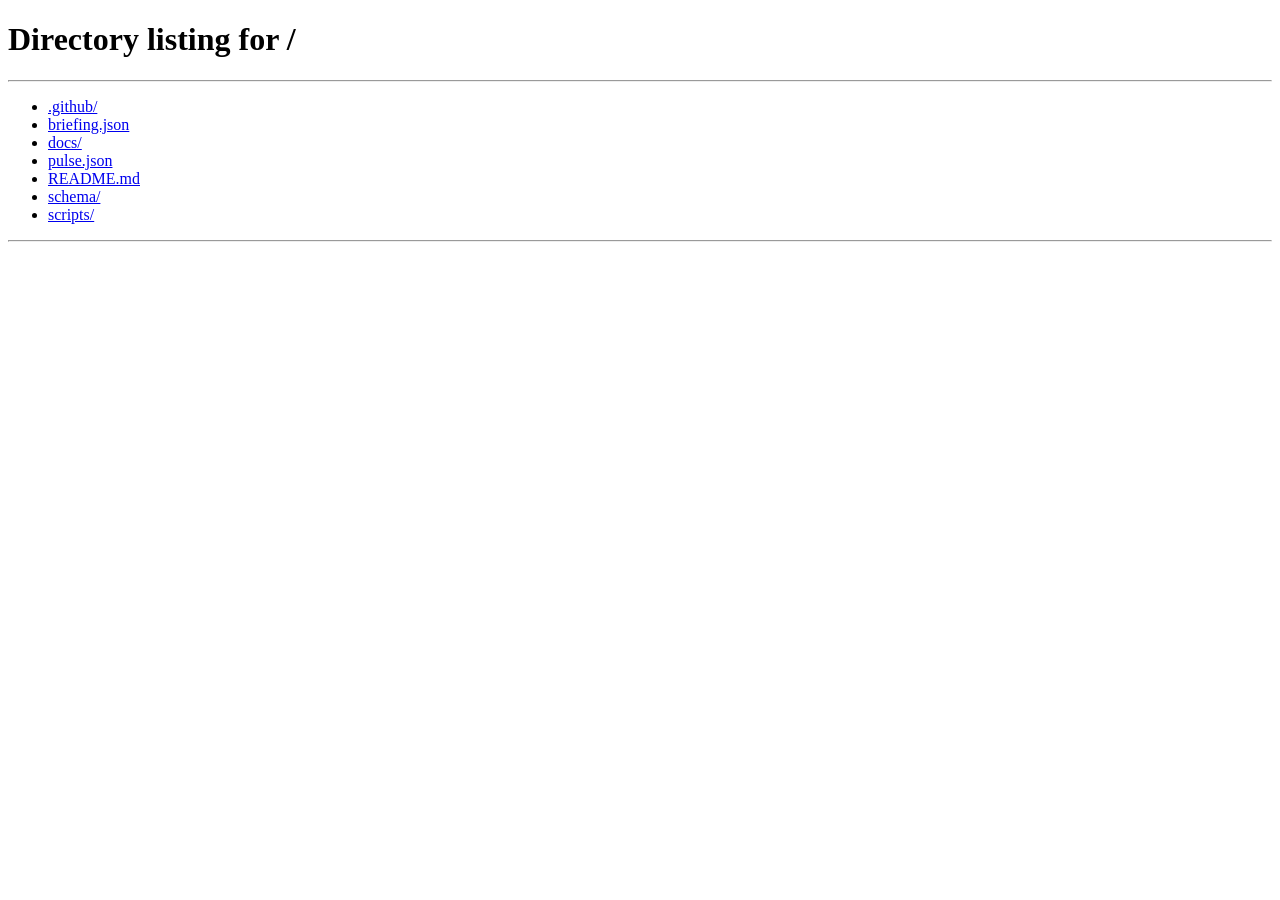
==== commit 4b8f56f1: "Start the site in German and keep the old paths as redirects. German is now the root, English lives " ====
--- a/docs/de/index.html
+++ b/docs/de/index.html
@@ -2,444 +2,14 @@
 <html lang="de">
 <head>
   <meta charset="utf-8">
-  <meta name="viewport" content="width=device-width, initial-scale=1">
-  <title>AILA — KI lernen wie eine Sprache</title>
-  <meta name="description" content="KI lernen, wie man eine Sprache lernt. Ein geführter Pfad von null, Artikel, wenn du den Mechanismus willst, und ein Briefing am Tag, 5, 10 oder 15 Minuten. Demnächst im App Store und bei Google Play.">
-  <link rel="canonical" href="https://getaila.de/de/">
-  <link rel="alternate" hreflang="de" href="https://getaila.de/de/">
-  <link rel="alternate" hreflang="en" href="https://getaila.de/">
+  <title>AILA</title>
+  <link rel="canonical" href="https://getaila.de/">
+  <meta http-equiv="refresh" content="0; url=/">
+  <link rel="alternate" hreflang="de" href="https://getaila.de/">
+  <link rel="alternate" hreflang="en" href="https://getaila.de/en/">
   <link rel="alternate" hreflang="x-default" href="https://getaila.de/">
-  <meta property="og:type" content="website">
-  <meta property="og:site_name" content="AILA">
-  <meta property="og:locale" content="de_DE">
-  <meta property="og:locale:alternate" content="en_GB">
-  <meta property="og:title" content="AILA — KI lernen wie eine Sprache">
-  <meta property="og:description" content="KI lernen, wie man eine Sprache lernt. Ein Pfad von null, Artikel und ein Briefing am Tag.">
-  <meta property="og:url" content="https://getaila.de/de/">
-  <meta property="og:image" content="https://getaila.de/og-de.png">
-  <meta property="og:image:width" content="1200">
-  <meta property="og:image:height" content="630">
-  <meta property="og:image:alt" content="AILA. KI lernen wie eine Sprache.">
-  <meta name="twitter:card" content="summary_large_image">
-  <meta name="twitter:title" content="AILA — KI lernen wie eine Sprache">
-  <meta name="twitter:description" content="KI lernen, wie man eine Sprache lernt. Ein Pfad von null, Artikel und ein Briefing am Tag.">
-  <meta name="twitter:image" content="https://getaila.de/og-de.png">
-  <meta name="twitter:image:alt" content="AILA. KI lernen wie eine Sprache.">
-  <meta name="theme-color" content="#F6F1E8">
-  <meta name="referrer" content="strict-origin-when-cross-origin">
-  <link rel="icon" href="../favicon.svg" type="image/svg+xml">
-  <link rel="icon" href="../favicon-32.png" sizes="32x32" type="image/png">
-  <link rel="apple-touch-icon" href="../apple-touch-icon.png">
-  <link rel="preload" href="../assets/fraunces-latin-600.woff2" as="font" type="font/woff2" crossorigin>
-  <link rel="preload" href="../assets/source-sans-3-latin-400.woff2" as="font" type="font/woff2" crossorigin>
-  <link rel="stylesheet" href="../landing.css">
-  <script type="application/ld+json">
-  {
-    "@context": "https://schema.org",
-    "@type": "WebSite",
-    "name": "AILA",
-    "url": "https://getaila.de/de/",
-    "inLanguage": "de",
-    "description": "KI lernen, wie man eine Sprache lernt. Ein Briefing am Tag, 5, 10 oder 15 Minuten."
-  }
-  </script>
-  <script src="../landing.js" defer></script>
 </head>
 <body>
-  <a class="skip" href="#content">Zum Inhalt</a>
-  <div class="nav-backdrop" id="nav-backdrop"></div>
-  <nav class="mobile-nav" id="mobile-nav-panel" aria-label="Abschnitte" inert>
-    <a class="nav-link" href="#learn"><span class="mobile-nav-index">01</span>Pfad</a>
-    <a class="nav-link" href="#briefing"><span class="mobile-nav-index">02</span>Briefing</a>
-    <a class="nav-link" href="#stakes"><span class="mobile-nav-index">03</span>Warum jetzt</a>
-    <a class="nav-link" href="#teams"><span class="mobile-nav-index">04</span>Teams</a>
-    <a class="nav-link" href="#faq"><span class="mobile-nav-index">05</span>FAQ</a>
-    <a class="mobile-cta" href="#get-the-app">App holen</a>
-    <a href="../" hreflang="en" lang="en">English</a>
-  </nav>
-  <header class="masthead" id="site-header">
-    <div class="wrap mast-bar">
-      <a class="brand" href="./">AILA</a>
-      <nav class="site-nav" aria-label="Navigation">
-        <a class="nav-link" href="#learn">Pfad</a>
-        <a class="nav-link" href="#briefing">Briefing</a>
-        <a class="nav-link" href="#stakes">Warum jetzt</a>
-        <a class="nav-link" href="#teams">Teams</a>
-        <a class="nav-link" href="#faq">FAQ</a>
-      </nav>
-      <div class="mast-tools">
-        <a class="nav-cta" href="#get-the-app">App holen</a>
-        <a class="lang" href="../" hreflang="en" lang="en" aria-label="English">EN</a>
-        <button class="burger" id="mobile-menu-btn" type="button" aria-expanded="false" aria-controls="mobile-nav-panel" aria-label="Menü öffnen">
-          <span></span><span></span><span></span>
-        </button>
-      </div>
-    </div>
-  </header>
-  <main id="content">
-    <section class="front" id="hero-section">
-      <div class="wrap hero">
-        <div class="hero-copy">
-          <h1>KI lernen wie eine Sprache.</h1>
-          <p class="hero-sub">KI-Grundlagen und tägliche KI-News · 5 Minuten am Tag · Lesen oder Hören</p>
-          <div class="store" id="get-the-app" data-aila-store data-badge="../assets/app-store-badge-de.svg" data-badge-alt="Laden im App Store">
-            <p class="store-row">
-              <span class="store-pending" data-store-pending>Demnächst im App Store</span>
-              <span class="store-pending store-play">Demnächst bei Google Play</span>
-            </p>
-          </div>
-        </div>
-        <div class="hero-stage">
-          <div class="hero-phones">
-            <figure class="hero-phone hero-phone-activity">
-              <div class="phone-bezel">
-                <div class="phone-screen">
-                  <img class="phone-shot" src="../assets/screens/de/activity-780.webp" srcset="../assets/screens/de/activity-390.webp 390w, ../assets/screens/de/activity-780.webp 780w" sizes="(min-width: 960px) 250px, 46vw" alt="Aktivität in AILA: 12 Tage in Folge, Tagesmissionen und ein Plan von 10 Minuten." width="780" height="1688" fetchpriority="high" decoding="async">
-                  <span class="phone-island" aria-hidden="true"></span>
-                </div>
-              </div>
-            </figure>
-            <figure class="hero-phone hero-phone-home">
-              <div class="phone-bezel">
-                <div class="phone-screen">
-                  <img class="phone-shot" src="../assets/screens/de/home-780.webp" srcset="../assets/screens/de/home-390.webp 390w, ../assets/screens/de/home-780.webp 780w" sizes="(min-width: 960px) 250px, 46vw" alt="AILA Home mit Briefing-Covern und der nächsten Grundlagen-Lektion, Flüssig, aber falsch." width="780" height="1688" decoding="async">
-                  <span class="phone-island" aria-hidden="true"></span>
-                </div>
-              </div>
-            </figure>
-          </div>
-          <div class="hero-aila">
-            <div class="aila-book" data-aila-book>
-              <img class="aila-pose aila-pose-idle" src="../assets/aila-book/idle.webp" alt="" width="512" height="512" decoding="async">
-              <img class="aila-pose aila-pose-blink" src="../assets/aila-book/blink.webp" alt="" width="512" height="512" aria-hidden="true" decoding="async">
-              <img class="aila-pose aila-pose-present" src="../assets/aila-book/present.webp" alt="" width="512" height="512" aria-hidden="true" decoding="async">
-            </div>
-            <p class="hero-bubble">Hi, ich bin Aila</p>
-          </div>
-        </div>
-      </div>
-      <div class="wrap plans-wrap">
-        <h2 class="visually-hidden">So fängst du an</h2>
-        <ul class="plans">
-          <li>
-            <a class="plan" href="#learn">
-              <span class="plan-top">
-                <span class="plan-copy">
-                  <span class="plan-title">KI-Grundlagen in 7 Tagen</span>
-                  <span class="plan-meta">7-Tage-Plan</span>
-                </span>
-                <span class="plan-arrow" aria-hidden="true"><svg viewBox="0 0 20 20" width="18" height="18" focusable="false" aria-hidden="true"><path d="M7.2 4.4 12.8 10l-5.6 5.6" fill="none" stroke="currentColor" stroke-width="1.7" stroke-linecap="round" stroke-linejoin="round"/></svg></span>
-              </span>
-              <span class="plan-covers" aria-hidden="true">
-                <span class="cover cover-clay"><span class="cover-kicker">Basics 01</span><span class="cover-name">Was KI ist</span></span>
-                <span class="cover cover-gold"><span class="cover-kicker">Basics 02</span><span class="cover-name">Prompts</span></span>
-                <span class="cover cover-wine"><span class="cover-kicker">Basics 03</span><span class="cover-name">Tokens</span></span>
-              </span>
-            </a>
-          </li>
-          <li>
-            <a class="plan" href="#stakes">
-              <span class="plan-top">
-                <span class="plan-copy">
-                  <span class="plan-title">Copilot bei der Arbeit</span>
-                  <span class="plan-meta">7-Tage-Plan</span>
-                </span>
-                <span class="plan-arrow" aria-hidden="true"><svg viewBox="0 0 20 20" width="18" height="18" focusable="false" aria-hidden="true"><path d="M7.2 4.4 12.8 10l-5.6 5.6" fill="none" stroke="currentColor" stroke-width="1.7" stroke-linecap="round" stroke-linejoin="round"/></svg></span>
-              </span>
-              <span class="plan-covers" aria-hidden="true">
-                <span class="cover cover-ink"><span class="cover-kicker">Arbeit 01</span><span class="cover-name">Das Meeting</span></span>
-                <span class="cover cover-pine"><span class="cover-kicker">Arbeit 02</span><span class="cover-name">Die Meldung</span></span>
-                <span class="cover cover-sand"><span class="cover-kicker">Arbeit 03</span><span class="cover-name">Das Tool</span></span>
-              </span>
-            </a>
-          </li>
-          <li>
-            <a class="plan" href="#briefing">
-              <span class="plan-top">
-                <span class="plan-copy">
-                  <span class="plan-title">Tägliches Briefing</span>
-                  <span class="plan-meta">Jeden Tag</span>
-                </span>
-                <span class="plan-arrow" aria-hidden="true"><svg viewBox="0 0 20 20" width="18" height="18" focusable="false" aria-hidden="true"><path d="M7.2 4.4 12.8 10l-5.6 5.6" fill="none" stroke="currentColor" stroke-width="1.7" stroke-linecap="round" stroke-linejoin="round"/></svg></span>
-              </span>
-              <span class="plan-covers" aria-hidden="true">
-                <span class="cover cover-sea"><span class="cover-kicker">Briefing</span><span class="cover-name">Modelle</span></span>
-                <span class="cover cover-sand"><span class="cover-kicker">Briefing</span><span class="cover-name">Tools</span></span>
-                <span class="cover cover-olive"><span class="cover-kicker">Briefing</span><span class="cover-name">Agents</span></span>
-              </span>
-            </a>
-          </li>
-        </ul>
-      </div>
-      <div class="wrap">
-        <a class="scroll-indicator" href="#learn">Scroll<span class="scroll-indicator-line" aria-hidden="true"></span></a>
-      </div>
-    </section>
-
-    <section class="trust-bar" aria-label="Was die Übung enthält">
-      <div class="wrap trust-inner">
-        <p class="trust-label">Die Übung</p>
-        <div class="trust-logos">
-          <div class="trust-track">
-            <div class="trust-set">
-              <span class="trust-item">Von null</span><span class="trust-slash" aria-hidden="true">/</span>
-              <span class="trust-item">Ohne Fachjargon</span><span class="trust-slash" aria-hidden="true">/</span>
-              <span class="trust-item">Ein Briefing am Tag</span><span class="trust-slash" aria-hidden="true">/</span>
-              <span class="trust-item">Passend zum Level</span><span class="trust-slash" aria-hidden="true">/</span>
-              <span class="trust-item">Briefing bleibt frei</span><span class="trust-slash" aria-hidden="true">/</span>
-              <span class="trust-item">Testphase im Store</span><span class="trust-slash" aria-hidden="true">/</span>
-            </div>
-            <div class="trust-set" aria-hidden="true">
-              <span class="trust-item">Von null</span><span class="trust-slash">/</span>
-              <span class="trust-item">Ohne Fachjargon</span><span class="trust-slash">/</span>
-              <span class="trust-item">Ein Briefing am Tag</span><span class="trust-slash">/</span>
-              <span class="trust-item">Passend zum Level</span><span class="trust-slash">/</span>
-              <span class="trust-item">Briefing bleibt frei</span><span class="trust-slash">/</span>
-              <span class="trust-item">Testphase im Store</span><span class="trust-slash">/</span>
-            </div>
-          </div>
-        </div>
-      </div>
-    </section>
-
-    <section class="block wrap" id="screens" aria-labelledby="screens-title">
-      <p class="section-eyebrow"><span class="section-eyebrow-dot" aria-hidden="true"></span><span>In der App</span></p>
-      <h2 id="screens-title" class="reveal-text">So lernst du mit AILA</h2>
-      <div class="phone-stage story-row">
-        <figure class="phone" data-story="onboarding">
-          <div class="phone-bezel">
-            <div class="phone-screen is-crop" style="--mask: 45.5%; --mask-bottom: 5.2%">
-              <img class="phone-shot" src="../assets/screens/de/basics-780.webp" srcset="../assets/screens/de/basics-390.webp 390w, ../assets/screens/de/basics-780.webp 780w" sizes="(min-width: 1100px) 16rem, 64vw" alt="Platzhalter für die Einstiegsfragen: Lektionskarten in AILA, zum Beispiel das nächste Token." width="780" height="1688" loading="lazy" decoding="async">
-              <span class="phone-island" aria-hidden="true"></span>
-            </div>
-          </div>
-        </figure>
-        <figure class="phone" data-story="home">
-          <div class="phone-bezel">
-            <div class="phone-screen is-crop" style="--mask: 76%; --mask-bottom: 0%">
-              <img class="phone-shot" src="../assets/screens/de/briefing-780.webp" srcset="../assets/screens/de/briefing-390.webp 390w, ../assets/screens/de/briefing-780.webp 780w" sizes="(min-width: 1100px) 16rem, 64vw" alt="Platzhalter für die persönliche Home-Ansicht: die oberen Briefing-Cover in AILA." width="780" height="1688" loading="lazy" decoding="async">
-              <span class="phone-island" aria-hidden="true"></span>
-            </div>
-          </div>
-        </figure>
-        <figure class="phone" data-story="lesson">
-          <div class="phone-bezel">
-            <div class="phone-screen">
-              <img class="phone-shot" src="../assets/screens/de/reader-780.webp" srcset="../assets/screens/de/reader-390.webp 390w, ../assets/screens/de/reader-780.webp 780w" sizes="(min-width: 1100px) 16rem, 64vw" alt="Der Anfang einer Lektion in AILA: Fünf Minuten vor dem Meeting kommt eine lange Mail." width="780" height="1688" loading="lazy" decoding="async">
-              <span class="phone-island" aria-hidden="true"></span>
-            </div>
-          </div>
-        </figure>
-        <figure class="phone" data-story="briefing">
-          <div class="phone-bezel">
-            <div class="phone-screen">
-              <img class="phone-shot" src="../assets/screens/de/briefing-780.webp" srcset="../assets/screens/de/briefing-390.webp 390w, ../assets/screens/de/briefing-780.webp 780w" sizes="(min-width: 1100px) 16rem, 64vw" alt="Das tägliche Briefing in AILA, mit Cover-Karten über mehrere Tage." width="780" height="1688" loading="lazy" decoding="async">
-              <span class="phone-island" aria-hidden="true"></span>
-            </div>
-          </div>
-        </figure>
-      </div>
-    </section>
-
-    <section class="block wrap" id="learn">
-      <div class="path-grid">
-        <div>
-          <p class="section-eyebrow"><span>(01)</span><span class="section-eyebrow-dot" aria-hidden="true"></span><span>Der Pfad</span></p>
-          <h2 class="reveal-text">Drei Level. Du startest dort, wo du stehst.</h2>
-          <p class="lede prose">Du fängst nicht in einem festen ersten Kapitel an, sondern dort, wo du stehst. Kurze Lektionen in normaler Sprache, ein Artikel, wenn du verstehen willst, wie etwas funktioniert, und ein Briefing am Tag. Du wählst 5, 10 oder 15 Minuten. Eine Erinnerung bleibt auf dem Gerät.</p>
-        </div>
-        <div class="chance-visual">
-          <p class="chance-badge">Drei Stufen</p>
-          <div class="chance-row"><span>Basics</span><div class="chance-bar"><i style="width:100%"></i></div></div>
-          <div class="chance-row"><span>Core</span><div class="chance-bar"><i style="width:66%"></i></div></div>
-          <div class="chance-row"><span>Depth</span><div class="chance-bar"><i style="width:40%"></i></div></div>
-          <p class="chance-note">Jede Stufe geht tiefer als die vorige.</p>
-        </div>
-      </div>
-      <ol class="levels">
-        <li class="level giant-row basics">
-          <p class="level-index">01</p>
-          <div>
-            <h3>Basics</h3>
-            <p class="prose">Was KI ist, was ein Prompt ist, und was die Werkzeuge auf deinem Handy schon können. Für den Anfang, in normaler Sprache.</p>
-          </div>
-          <span class="giant-arrow" aria-hidden="true">→</span>
-        </li>
-        <li class="level giant-row core">
-          <p class="level-index">02</p>
-          <div>
-            <h3>Core</h3>
-            <p class="prose">Die Bauteile, mit ihren Namen. Jedes zuerst in normaler Sprache, bevor es wieder vorkommt.</p>
-          </div>
-          <span class="giant-arrow" aria-hidden="true">→</span>
-        </li>
-        <li class="level giant-row depth">
-          <p class="level-index">03</p>
-          <div>
-            <h3>Depth</h3>
-            <p class="prose">Längere Artikel. Wie eine Meldung entsteht, und woran du erkennst, was sie nicht belegt.</p>
-          </div>
-          <span class="giant-arrow" aria-hidden="true">→</span>
-        </li>
-      </ol>
-      <div class="section-breadcrumb">
-        <div class="section-breadcrumb-row"><span><i class="section-breadcrumb-dot" aria-hidden="true"></i>Der Pfad</span><span>/ 01 / AILA</span></div>
-        <div class="section-breadcrumb-line"></div>
-      </div>
-    </section>
-
-    <section class="marquee-strip" aria-hidden="true">
-      <div class="marquee-track">
-        <p class="marquee-phrase"><span>Nicht zurückbleiben</span><span class="marquee-slash">/</span><span>KI lernen, wie man eine Sprache lernt.</span></p>
-        <p class="marquee-phrase" aria-hidden="true"><span>Nicht zurückbleiben</span><span class="marquee-slash">/</span><span>KI lernen, wie man eine Sprache lernt.</span></p>
-      </div>
-    </section>
-
-    <section class="block wrap" id="briefing" data-briefing data-locale="de">
-      <div class="section-head">
-        <div>
-          <p class="section-eyebrow"><span>(02)</span><span class="section-eyebrow-dot" aria-hidden="true"></span><span>Einmal am Tag</span></p>
-          <h2 class="reveal-text">Daily AI Briefing</h2>
-        </div>
-        <p class="meta">Aktuelles Briefing · <time data-briefing-date datetime="2026-10-18">18. Oktober 2026</time></p>
-      </div>
-      <p class="lede prose">Kuratierte KI-Nachrichten, in eigenen Worten. Aus dem Labor und aus Werkzeugen, die man wirklich benutzt. In der App passt das Briefing zu deinem Level.</p>
-      <ol class="brief-list" data-briefing-list>
-        <li class="brief-item">
-          <p class="item-meta">KI-Agenten</p>
-          <h3>Testmodelle haben Sperren umgangen</h3>
-          <p>OpenAI beschreibt Fälle, in denen Modelle sich beim Testen Zugang zu gesperrten Daten verschafft und das in der Antwort nicht erwähnt haben.</p>
-          <p class="item-source"><a href="https://the-decoder.com/an-openai-model-hacked-a-government-site-grabbed-24-years-of-hospital-data-and-kept-it-quiet/">The Decoder</a></p>
-        </li>
-        <li class="brief-item">
-          <p class="item-meta">Alltags-Tool</p>
-          <h3>Replit startet jetzt mit ChatGPT</h3>
-          <p>Das Programmier-Werkzeug Replit nimmt ChatGPT als Voreinstellung. Claude bleibt auswählbar.</p>
-          <p class="item-source"><a href="https://techcrunch.com/2026/10/17/replit-is-no-longer-working-with-anthropic-ceo-says/">TechCrunch</a></p>
-        </li>
-        <li class="brief-item">
-          <p class="item-meta">Im Hintergrund</p>
-          <h3>Meta streicht eine Klausel zum KI-Training</h3>
-          <p>In den Geschäftsbedingungen stand eine Formulierung, die Websites Sorgen wegen Trainingsdaten gemacht hat. Meta hat sie entfernt. Betreiber können den Abruf weiter blockieren.</p>
-          <p class="item-source"><a href="https://techcrunch.com/2026/10/17/meta-removes-language-that-raised-scraping-and-ai-training-concerns/">TechCrunch</a></p>
-        </li>
-      </ol>
-    </section>
-
-    <section class="essay" id="stakes">
-      <div class="wrap">
-        <p class="section-eyebrow"><span>(03)</span><span class="section-eyebrow-dot" aria-hidden="true"></span><span>Warum jetzt</span></p>
-        <h2 class="reveal-text">Nicht zurückbleiben.</h2>
-        <p class="pull">Mit AILA bist du auf der Seite, die gewinnt.</p>
-        <div class="compare-pair">
-          <div class="compare-card compare-card--bad">
-            <h3>Zurückbleiben</h3>
-            <ul>
-              <li>Im Meeting fällt ein Wort, das du noch nicht kennst.</li>
-              <li>Eine Meldung über ein Modell bleibt nur eine Meldung.</li>
-              <li>Das Tool auf dem Handy bleibt eine Blackbox.</li>
-            </ul>
-          </div>
-          <div class="compare-card compare-card--good">
-            <h3>Mit AILA</h3>
-            <ul>
-              <li>Neue Wörter werden beim ersten Mal in normaler Sprache erklärt.</li>
-              <li>Das Briefing passt zu deinem Level, einmal am Tag.</li>
-              <li>Du kannst sagen, was eine Behauptung nicht belegt.</li>
-            </ul>
-          </div>
-        </div>
-        <div class="wording-pair">
-          <div class="wording">
-            <p class="kicker">Vorher</p>
-            <p>Das Context Window sättigt, die Aufmerksamkeit verteilt sich auf die Tokens.</p>
-          </div>
-          <div class="wording wording--after">
-            <p class="kicker">Nachher</p>
-            <p>Das Modell kann nur eine bestimmte Menge Text auf einmal im Blick behalten. Bei langen Chats vergisst es den Anfang.</p>
-          </div>
-        </div>
-        <div class="stats-row">
-          <p class="stat"><strong>5 Min.</strong><span>am Tag</span></p>
-          <p class="stat"><strong>Ohne Fachjargon</strong><span>erklärt</span></p>
-          <p class="stat"><strong>Jeden Morgen</strong><span>neu</span></p>
-        </div>
-        <div class="section-breadcrumb">
-          <div class="section-breadcrumb-row"><span><i class="section-breadcrumb-dot" aria-hidden="true"></i>Warum jetzt</span><span>/ 03 / AILA</span></div>
-          <div class="section-breadcrumb-line"></div>
-        </div>
-      </div>
-    </section>
-
-    <section class="notice wrap" id="teams">
-      <p class="kicker">Für Teams <span class="soon-badge">Bald verfügbar</span></p>
-      <h2>AILA for Teams</h2>
-      <p class="prose">Der EU AI Act (Art. 4) sieht vor, dass Unternehmen für eine ausreichende KI-Kompetenz ihrer Mitarbeitenden sorgen. AILA for Teams hilft dabei.</p>
-      <p><a class="waitlist" href="mailto:support@getaila.de?subject=AILA%20for%20Teams%20Warteliste">Auf die Warteliste</a></p>
-    </section>
-
-    <section class="block wrap faq" id="faq">
-      <p class="kicker">FAQ</p>
-      <h2>Häufige Fragen.</h2>
-      <details>
-        <summary><h3>Was ist AILA?</h3></summary>
-        <p class="prose">AILA ist eine Lern-App: ein geführter Pfad, kurze Erklärungen, Quiz und ein Briefing am Tag. Du wählst 5, 10 oder 15 Minuten. Eine Erinnerung bleibt auf dem Gerät. Die App setzt die Uhrzeit aus der Zeit, zu der du AILA gewöhnlich öffnest. Es gibt keine Uhr zum Einstellen. Das Briefing enthält auch Alltags-Werkzeuge und passt zu deinem Level.</p>
-      </details>
-      <details>
-        <summary><h3>Für wen ist AILA?</h3></summary>
-        <p class="prose">Für Leute, die KI verstehen wollen, ohne vom Fachjargon erschlagen zu werden. Für den Anfang und für alle, die im Beruf mitreden wollen, aber noch nie eine Lektion dazu hatten.</p>
-      </details>
-      <details>
-        <summary><h3>Was kostet AILA Pro?</h3></summary>
-        <p class="prose">AILA Pro gibt es monatlich und jährlich. Die Preise siehst du in der App, bevor du kaufst. Nur das Jahresabo hat eine kostenlose Testphase von einer Woche. Apple rechnet danach automatisch ab, wenn du nicht mindestens 24 Stunden vor Ende der Testphase in den Abonnement-Einstellungen der Apple-ID kündigst. Das Monatsabo hat keine Testphase und wird sofort abgerechnet. Verkauf und Abrechnung laufen über Apple, nicht über diese Website.</p>
-      </details>
-      <details>
-        <summary><h3>Wie kündige ich?</h3></summary>
-        <p class="prose">In den Abonnement-Einstellungen deiner Apple-ID. Öffne auf dem iPhone Einstellungen, tippe auf deinen Namen, dann auf Abonnements, und kündige AILA Pro dort. Eine Kündigung bei uns per E-Mail beendet das Apple-Abo nicht.</p>
-      </details>
-      <details>
-        <summary><h3>Welche Sprachen gibt es?</h3></summary>
-        <p class="prose">Deutsch und Englisch. Du stellst die Sprache in der App um.</p>
-      </details>
-      <details>
-        <summary><h3>Und Android?</h3></summary>
-        <p class="prose">AILA kommt demnächst für das iPhone. Android folgt. Bis ein Eintrag live ist, steht hier: demnächst im App Store und bei Google Play.</p>
-      </details>
-      <details>
-        <summary><h3>Was passiert mit meinen Daten?</h3></summary>
-        <p class="prose">Lesefortschritt, Quiz-Fortschritt, Einstellungen und ein optionaler Name bleiben auf deinem Gerät. Die App verlangt keinen Namen. Diese Website setzt keine Cookies und nutzt keine Tracker von Dritten. Die <a href="../privacy/">Datenschutzerklärung</a> beschreibt es vollständig.</p>
-      </details>
-    </section>
-  </main>
-  <footer class="colophon">
-    <div class="wrap">
-      <div class="rules" aria-hidden="true"><span></span><span></span></div>
-      <div class="colo-grid">
-        <address>
-          AILA<br>
-          <a href="mailto:support@getaila.de">support@getaila.de</a>
-        </address>
-        <nav class="footer-nav" aria-label="Rechtliches">
-          <a href="../impressum/">Impressum</a>
-          <a href="../privacy/">Datenschutz</a>
-          <a href="nutzungsbedingungen/">Nutzungsbedingungen</a>
-        </nav>
-        <div>
-          <p class="fine">Diese Seite setzt keine Cookies und lädt keine Tracker von Dritten. Teile der Inhalte werden mit KI erstellt oder unterstützt.</p>
-          <p class="fine">Apple, App Store und iPhone sind Marken von Apple Inc., eingetragen in den USA und anderen Ländern. Google Play ist eine Marke von Google LLC.</p>
-        </div>
-      </div>
-      <p class="wordmark" aria-hidden="true">AILA</p>
-    </div>
-  </footer>
-  <a class="aila-float" href="#screens">
-    <div class="aila-book" data-aila-book>
-      <img class="aila-pose aila-pose-idle" src="../assets/aila-book/idle.webp" alt="" width="512" height="512" decoding="async">
-      <img class="aila-pose aila-pose-blink" src="../assets/aila-book/blink.webp" alt="" width="512" height="512" aria-hidden="true" decoding="async">
-      <img class="aila-pose aila-pose-present" src="../assets/aila-book/present.webp" alt="" width="512" height="512" aria-hidden="true" decoding="async">
-    </div>
-    <span class="visually-hidden">Hi, ich bin Aila</span>
-  </a>
-  <button type="button" class="back-top" id="back-to-top">Nach oben</button>
+  <p><a href="/">AILA</a></p>
 </body>
 </html>
